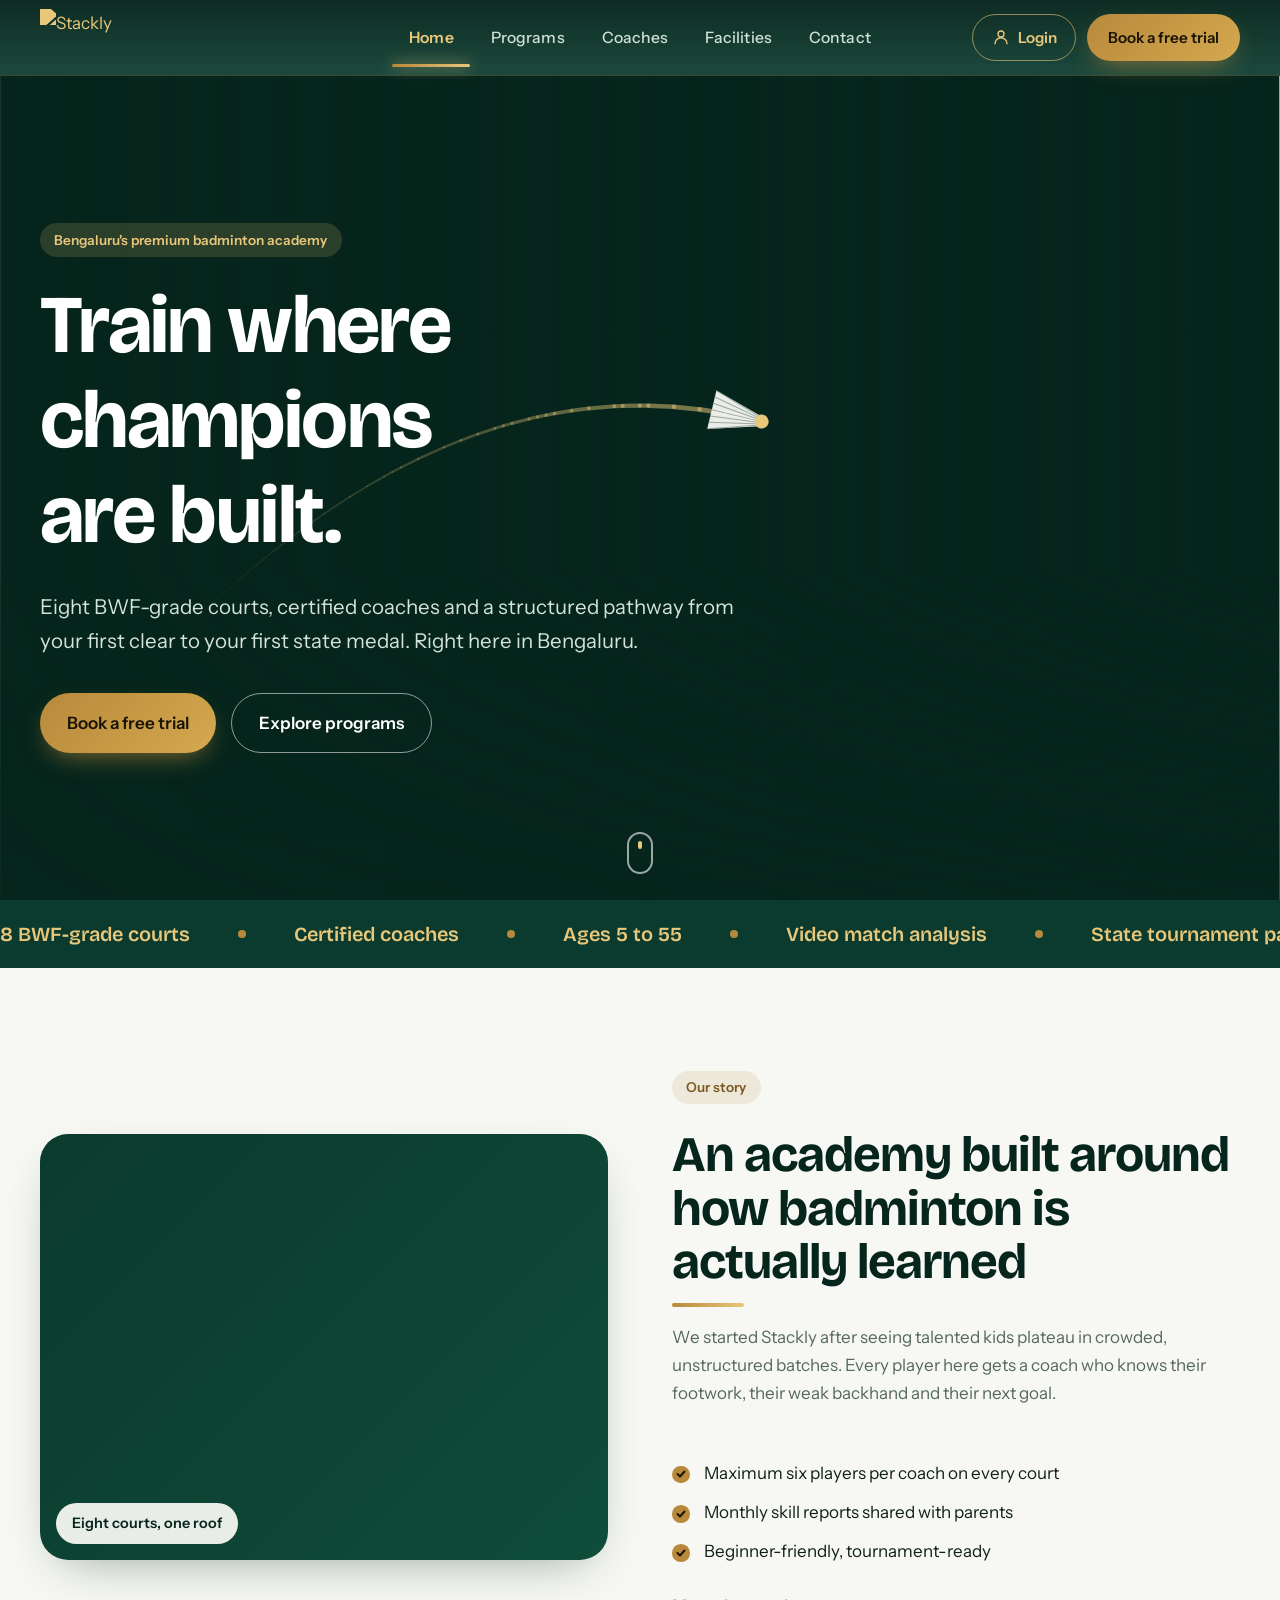
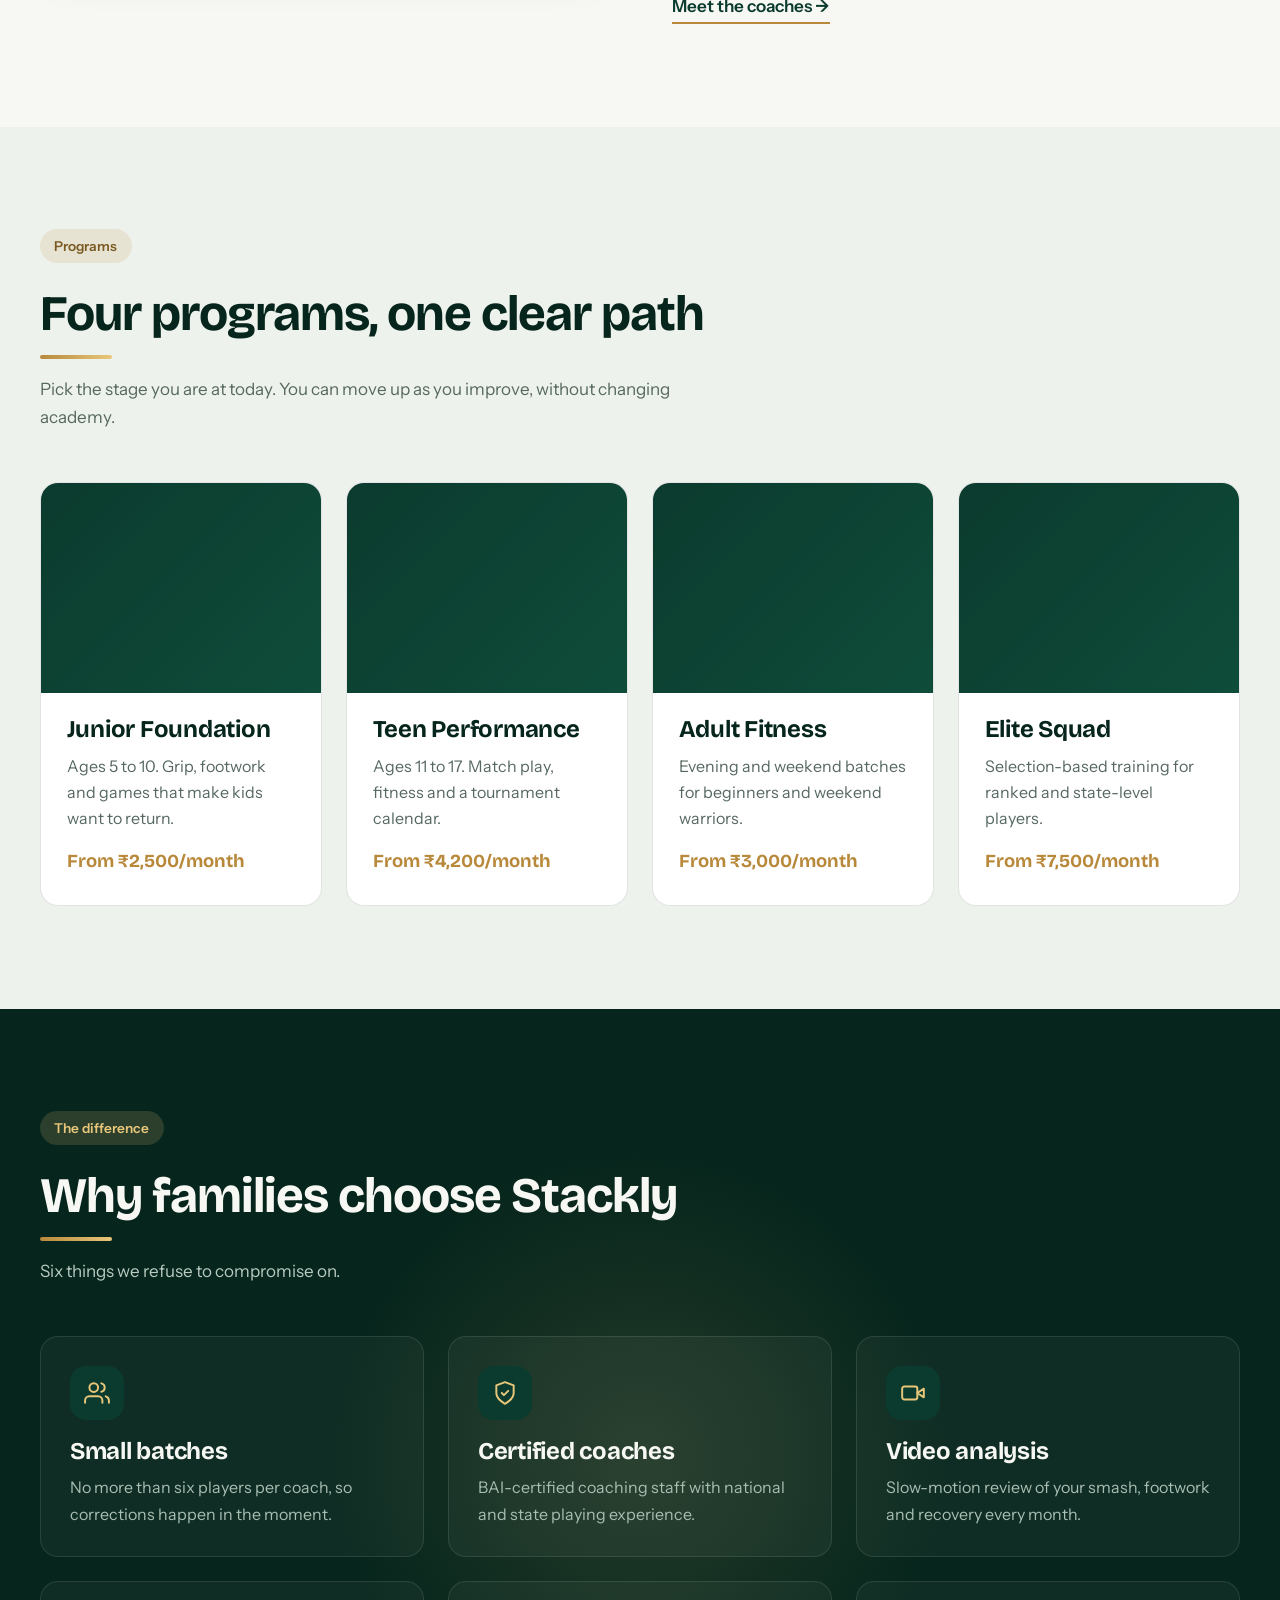
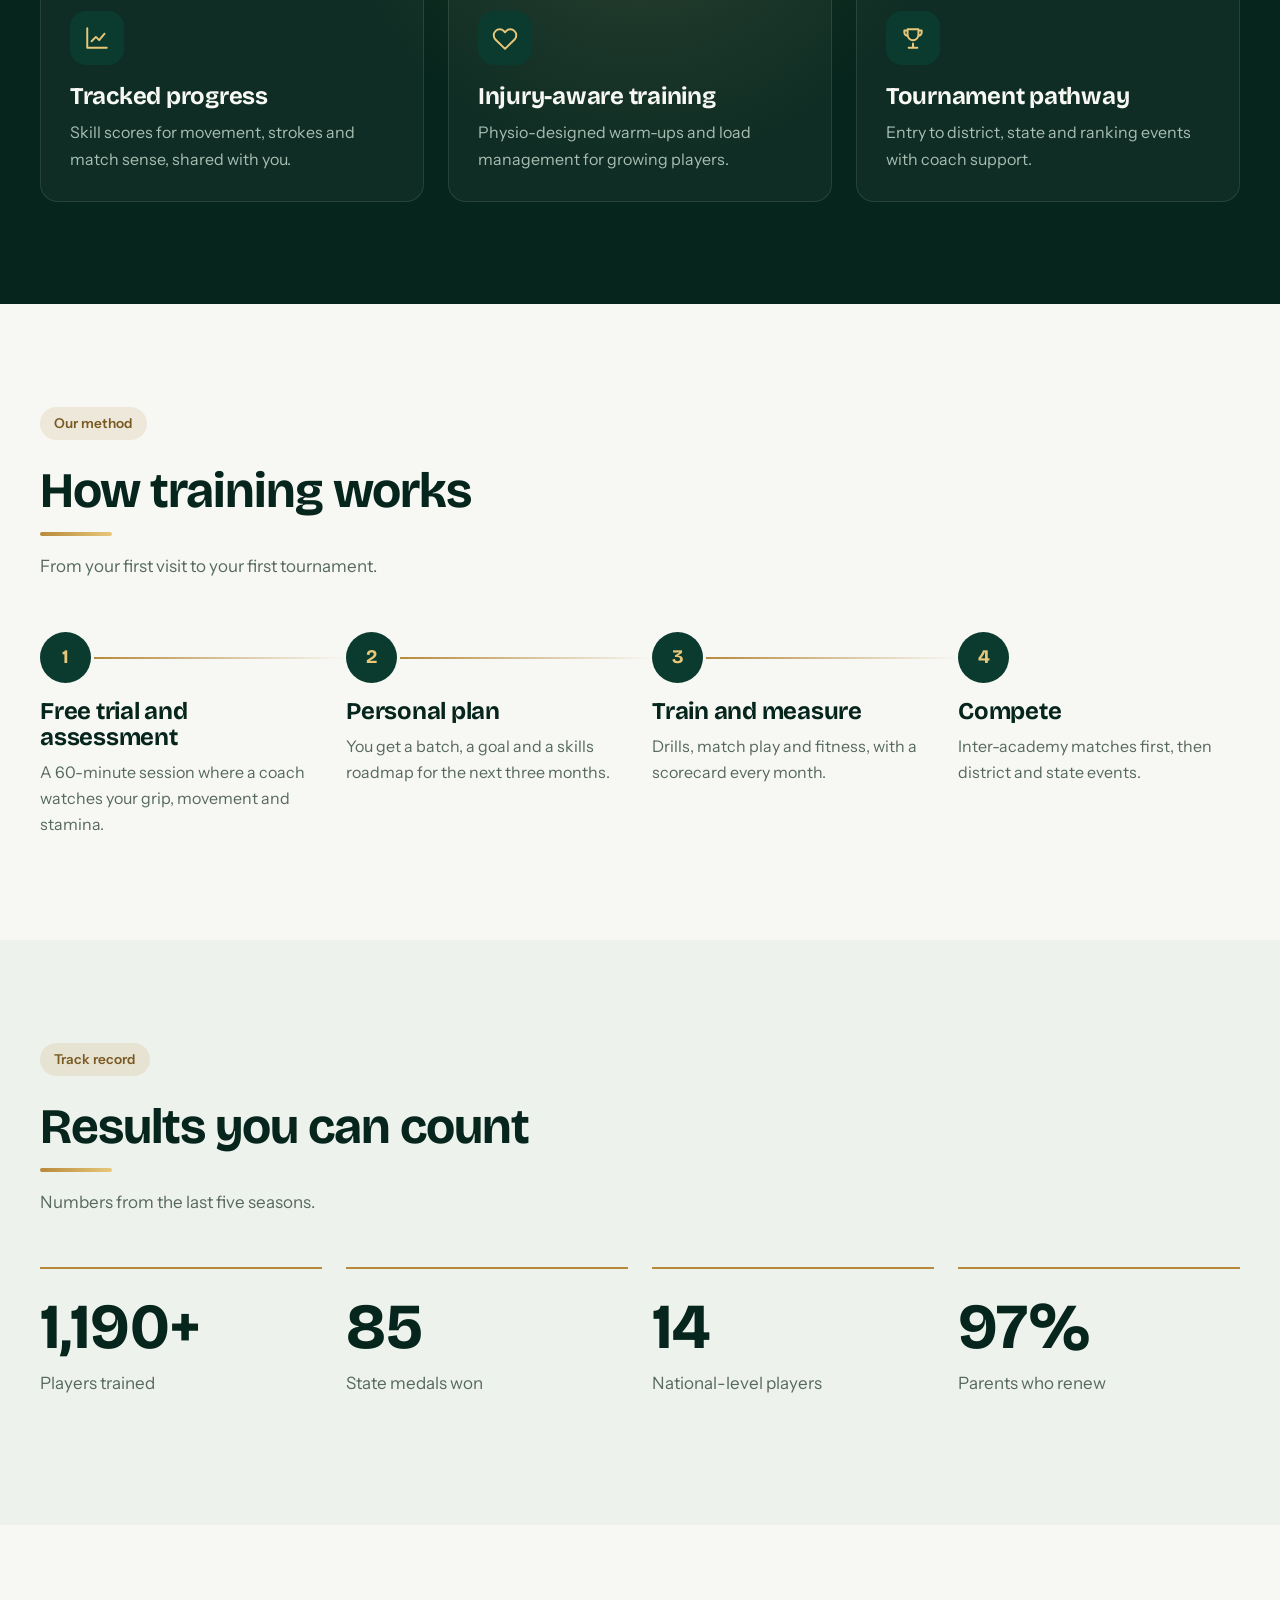
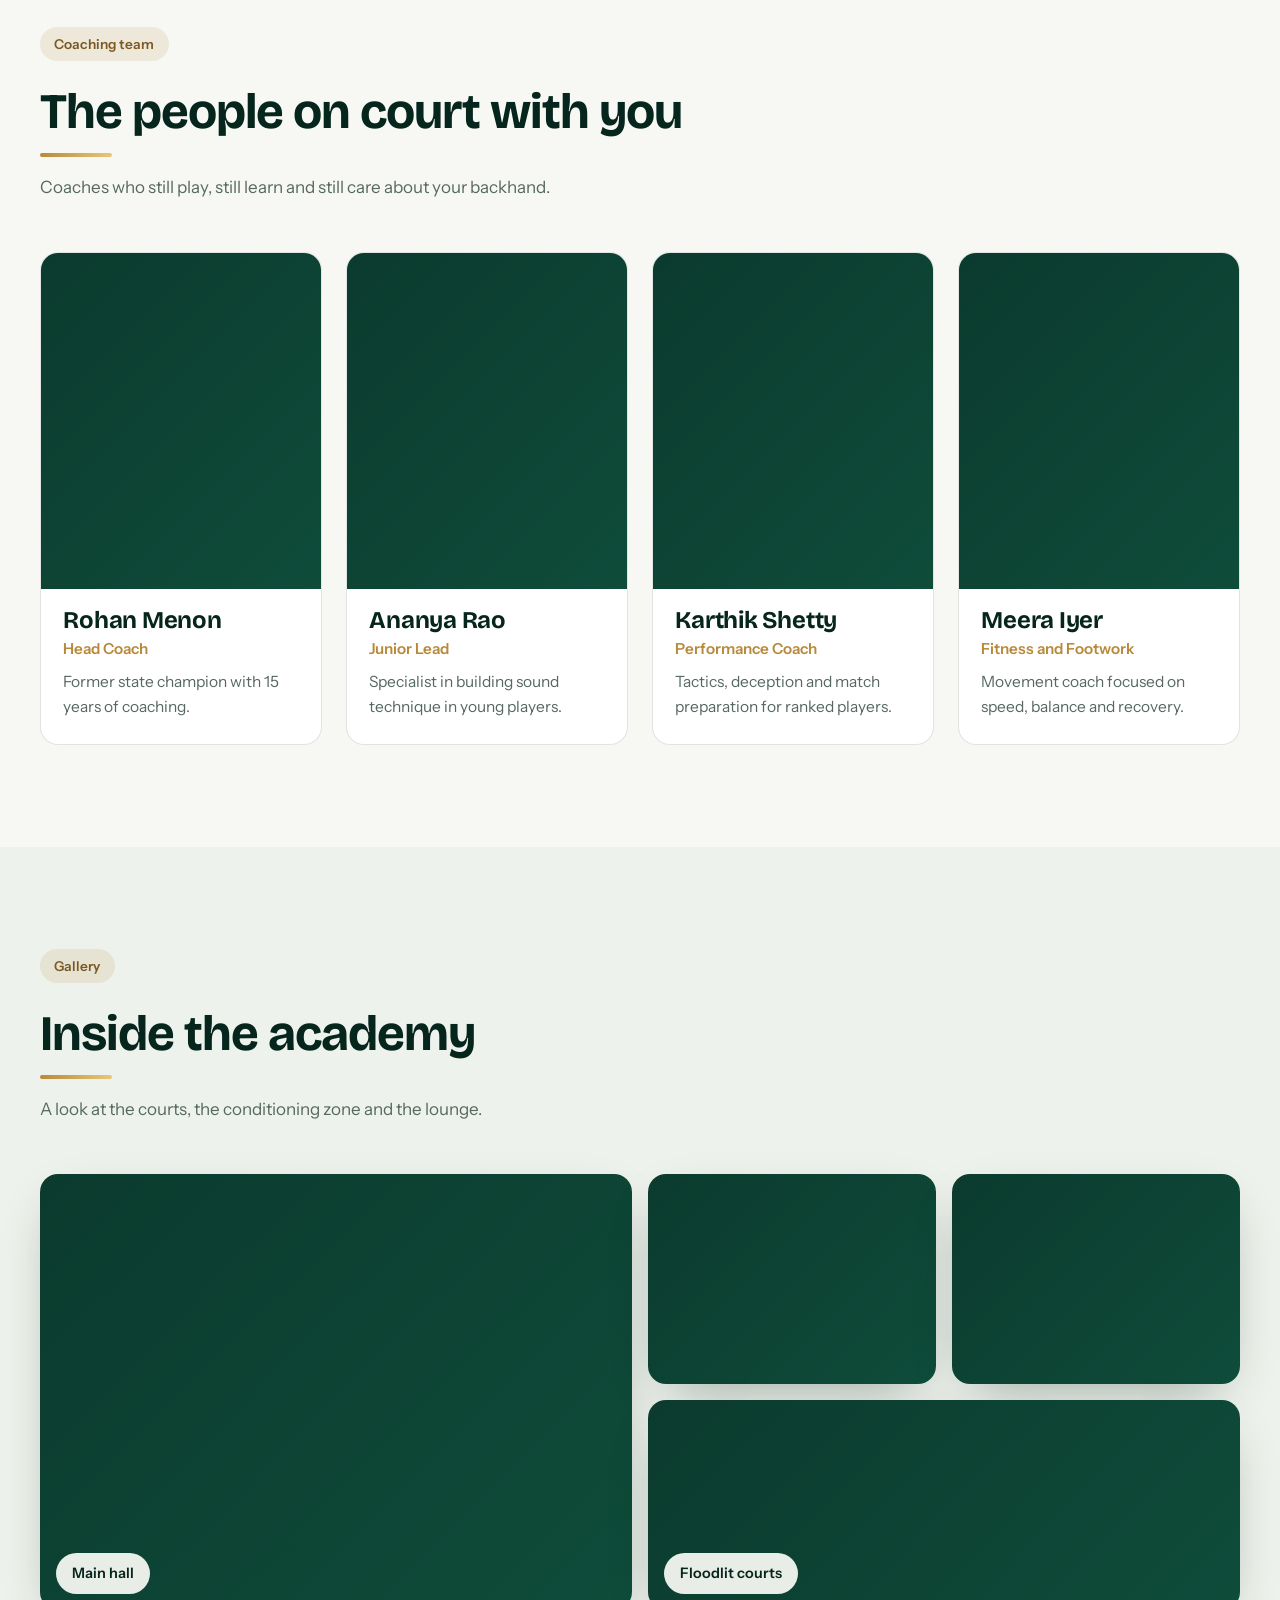
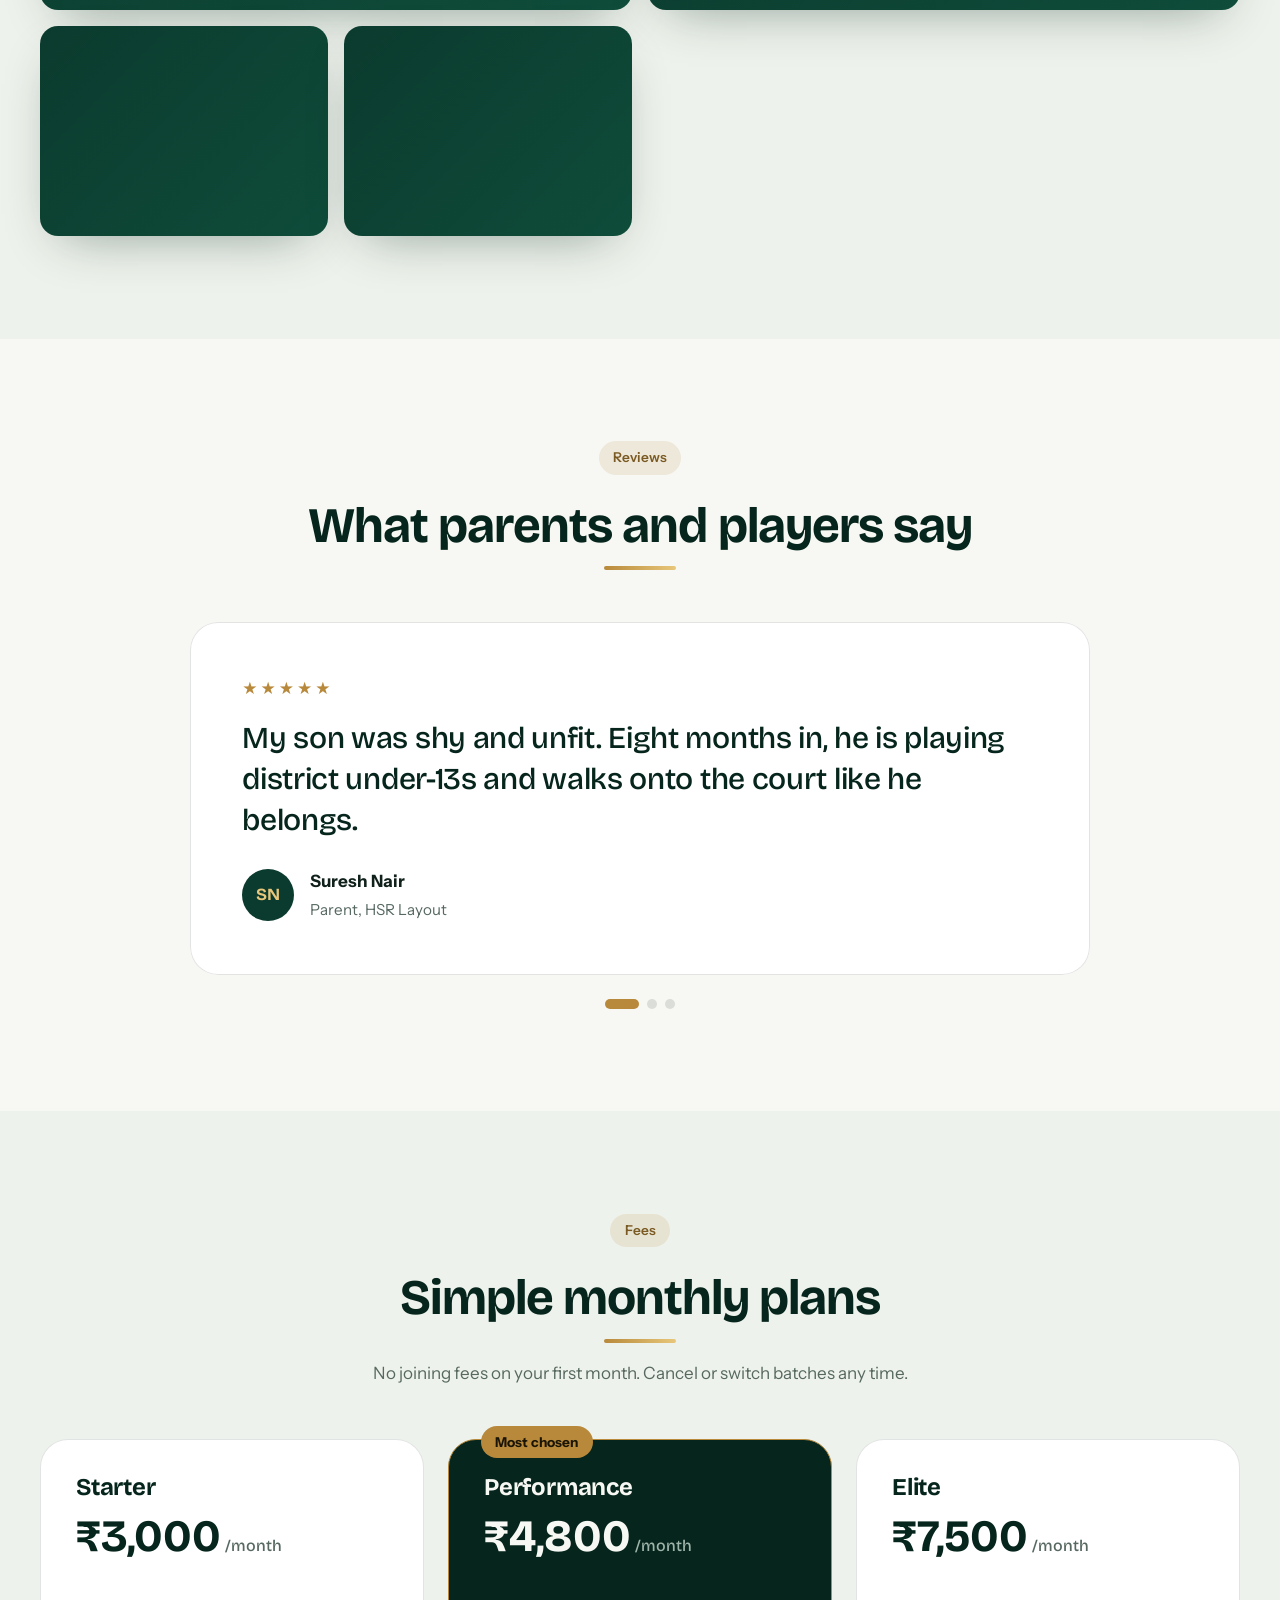
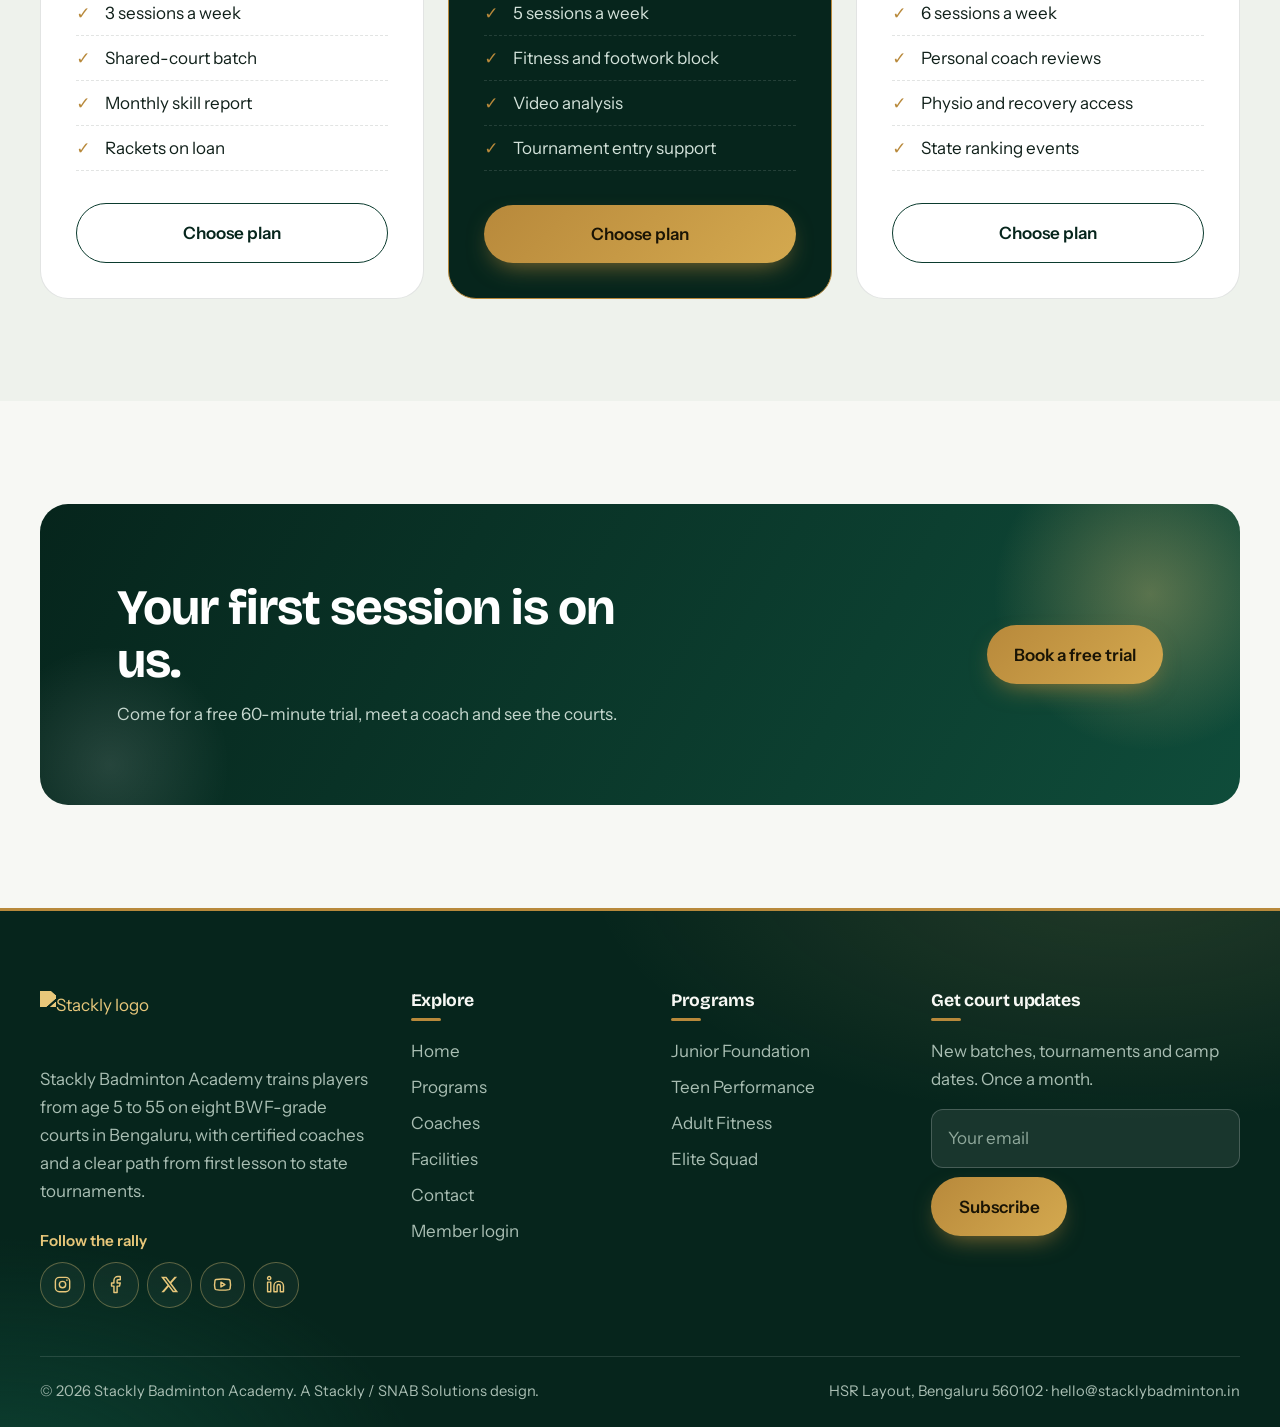
==== index.html @ 0bfd64b9 "initial commit" ====
<!DOCTYPE html>
<html lang="en-IN">
  <head>
    <meta charset="UTF-8">
    <meta name="viewport" content="width=device-width,initial-scale=1,viewport-fit=cover">
    <title>Home | Stackly Badminton Academy, Bengaluru</title>
    <meta name="description" content="Premium badminton coaching in Bengaluru for ages 5 to 55 with certified coaches and eight BWF-grade courts.">
    <meta name="theme-color" content="#06251C">
    <meta property="og:type" content="website">
    <meta property="og:site_name" content="Stackly Badminton Academy">
    <meta property="og:title" content="Home | Stackly Badminton Academy, Bengaluru">
    <meta property="og:description" content="Premium badminton coaching in Bengaluru for ages 5 to 55 with certified coaches and eight BWF-grade courts.">
    <meta property="og:locale" content="en_IN">
    <meta property="og:image" content="https://wsrv.nl/?url=images.unsplash.com/photo-1626224583764-f87db24ac4ea%3Fauto%3Dformat%26w%3D1200&w=1200&output=webp&q=60&fit=cover">
    <link rel="icon" href="data:image/svg+xml,%3Csvg xmlns='http://www.w3.org/2000/svg' viewBox='0 0 32 32'%3E%3Crect width='32' height='32' rx='8' fill='%2306251C'/%3E%3Cpath d='M16 6l5 13h-10z' fill='%23F7F8F4'/%3E%3Ccircle cx='16' cy='23' r='3.2' fill='%23E8C77A'/%3E%3C/svg%3E">
    <link rel="preload" as="image" href="https://wsrv.nl/?url=images.unsplash.com/photo-1626224583764-f87db24ac4ea%3Fauto%3Dformat%26w%3D1400&w=1400&output=webp&q=55&fit=cover" imagesrcset="https://wsrv.nl/?url=images.unsplash.com/photo-1626224583764-f87db24ac4ea%3Fauto%3Dformat%26w%3D800&w=800&output=webp&q=55&fit=cover 800w, https://wsrv.nl/?url=images.unsplash.com/photo-1626224583764-f87db24ac4ea%3Fauto%3Dformat%26w%3D1400&w=1400&output=webp&q=55&fit=cover 1400w" imagesizes="100vw" fetchpriority="high">
    <link rel="preconnect" href="https://fonts.googleapis.com">
    <link rel="preconnect" href="https://fonts.gstatic.com" crossorigin>
    <link href="https://fonts.googleapis.com/css2?family=Bricolage+Grotesque:opsz,wght@12..96,500;12..96,700;12..96,800&family=Instrument+Sans:wght@400;500;600&display=swap" rel="stylesheet">
    <link rel="stylesheet" href="style.css">
    <script>
      document.documentElement.classList.add("js")
    </script>
    <script type="application/ld+json">
      {
        "@context": "https://schema.org",
        "@type": "SportsActivityLocation",
        "name": "Stackly Badminton Academy",
        "description": "Badminton coaching for ages 5 to 55 with certified coaches and eight BWF-grade courts.",
        "image": "https://wsrv.nl/?url=images.unsplash.com/photo-1626224583764-f87db24ac4ea%3Fauto%3Dformat%26w%3D1200&w=1200&output=webp&q=60&fit=cover",
        "telephone": "+91 98450 12345",
        "email": "hello@stacklybadminton.in",
        "priceRange": "₹₹",
        "address": {
          "@type": "PostalAddress",
          "streetAddress": "27th Main, Sector 1, HSR Layout",
          "addressLocality": "Bengaluru",
          "addressRegion": "Karnataka",
          "postalCode": "560102",
          "addressCountry": "IN"
        },
        "openingHoursSpecification": [
          {
            "@type": "OpeningHoursSpecification",
            "dayOfWeek": [
              "Monday",
              "Tuesday",
              "Wednesday",
              "Thursday",
              "Friday"
            ],
            "opens": "05:30",
            "closes": "22:00"
          },
          {
            "@type": "OpeningHoursSpecification",
            "dayOfWeek": "Saturday",
            "opens": "05:30",
            "closes": "21:00"
          },
          {
            "@type": "OpeningHoursSpecification",
            "dayOfWeek": "Sunday",
            "opens": "06:00",
            "closes": "20:00"
          }
        ]
      }
    </script>
  </head>
  <body>
    <svg width="0" height="0" style="position:absolute" aria-hidden="true" focusable="false"><defs><filter id="tint-gold" color-interpolation-filters="sRGB"><feColorMatrix type="matrix" values="0 0 0 0 0.91  0 0 0 0 0.78  0 0 0 0 0.48  0 0 0 1 0"/></filter></defs></svg>
<a class="skip" href="#main">Skip to content</a>
    <div id="bar" aria-hidden="true"></div>
    <header class="hd">
      <div class="wrap">
        <a class="logo" href="index.html" aria-label="Stackly Badminton Academy home"><img src="https://wsrv.nl/?url=https://snabsolutions.in/wp-content/uploads/2026/02/stackly-snab-solutions.png&w=280&output=webp&q=85&fit=cover" alt="Stackly" width="140" height="40"></a>
        <nav class="nav" aria-label="Main"><span class="nav-i" aria-hidden="true"></span><a href="index.html" class="cur" aria-current="page">Home</a><a href="programs.html">Programs</a><a href="coaches.html">Coaches</a><a href="facilities.html">Facilities</a><a href="contact.html">Contact</a></nav>
        <div class="hd-r">
          <a class="btn btn-login" href="login.html"><svg viewBox="0 0 24 24" aria-hidden="true" fill="none" stroke="currentColor" stroke-width="1.8" stroke-linecap="round" stroke-linejoin="round"><circle cx="12" cy="8" r="4"/><path d="M4 21a8 8 0 0 1 16 0"/></svg><span>Login</span></a>
          <a class="btn btn-g" href="contact.html#trial">Book a free trial</a>
        </div>
        <a class="hd-m" href="login.html" aria-label="Login"><svg viewBox="0 0 24 24" aria-hidden="true" fill="none" stroke="currentColor" stroke-width="1.8" stroke-linecap="round" stroke-linejoin="round"><circle cx="12" cy="8" r="4"/><path d="M4 21a8 8 0 0 1 16 0"/></svg></a>
        <button class="burger" type="button" aria-label="Open menu" aria-expanded="false" aria-controls="menu"><span></span><span></span><span></span></button>
      </div>
    </header>
    <nav class="ov" id="menu" aria-label="Mobile" aria-hidden="true">
      <a href="index.html" class="l cur" aria-current="page" style="--i:0" data-n="01">Home</a><a href="programs.html" class="l" style="--i:1" data-n="02">Programs</a><a href="coaches.html" class="l" style="--i:2" data-n="03">Coaches</a><a href="facilities.html" class="l" style="--i:3" data-n="04">Facilities</a><a href="contact.html" class="l" style="--i:4" data-n="05">Contact</a>
      <div class="ov-btns" style="--i:5"><a class="btn btn-login" href="login.html"><svg viewBox="0 0 24 24" aria-hidden="true" fill="none" stroke="currentColor" stroke-width="1.8" stroke-linecap="round" stroke-linejoin="round"><circle cx="12" cy="8" r="4"/><path d="M4 21a8 8 0 0 1 16 0"/></svg><span>Login</span></a><a class="btn btn-g" href="contact.html#trial">Book a free trial</a></div>
      <div class="ov-foot" style="--i:6"><div class="soc"><a data-n="ig" href="https://www.instagram.com/" target="_blank" rel="noopener noreferrer" aria-label="Instagram"><svg viewBox="0 0 24 24" aria-hidden="true" fill="none" stroke="currentColor" stroke-width="1.8" stroke-linecap="round" stroke-linejoin="round"><rect x="3" y="3" width="18" height="18" rx="5"/><circle cx="12" cy="12" r="4"/><circle cx="17.5" cy="6.5" r="1" fill="currentColor" stroke="none"/></svg></a><a data-n="fb" href="https://www.facebook.com/" target="_blank" rel="noopener noreferrer" aria-label="Facebook"><svg viewBox="0 0 24 24" aria-hidden="true" fill="none" stroke="currentColor" stroke-width="1.8" stroke-linecap="round" stroke-linejoin="round"><path d="M18 2h-3a5 5 0 0 0-5 5v3H7v4h3v8h4v-8h3l1-4h-4V7a1 1 0 0 1 1-1h3z"/></svg></a><a data-n="x" href="https://x.com/" target="_blank" rel="noopener noreferrer" aria-label="X (Twitter)"><svg viewBox="0 0 24 24" aria-hidden="true" fill="none" stroke="currentColor" stroke-width="1.8" stroke-linecap="round" stroke-linejoin="round"><path fill="currentColor" stroke="none" d="M18.244 2.25h3.308l-7.227 8.26 8.502 11.24H16.17l-5.214-6.817L4.99 21.75H1.68l7.73-8.835L1.254 2.25H8.08l4.713 6.231zm-1.161 17.52h1.833L7.084 4.126H5.117z"/></svg></a><a data-n="yt" href="https://www.youtube.com/" target="_blank" rel="noopener noreferrer" aria-label="YouTube"><svg viewBox="0 0 24 24" aria-hidden="true" fill="none" stroke="currentColor" stroke-width="1.8" stroke-linecap="round" stroke-linejoin="round"><path d="M2.5 17a24.12 24.12 0 0 1 0-10 2 2 0 0 1 1.4-1.4 49.56 49.56 0 0 1 16.2 0A2 2 0 0 1 21.5 7a24.12 24.12 0 0 1 0 10 2 2 0 0 1-1.4 1.4 49.55 49.55 0 0 1-16.2 0A2 2 0 0 1 2.5 17"/><path d="m10 15 5-3-5-3z"/></svg></a><a data-n="in" href="https://www.linkedin.com/" target="_blank" rel="noopener noreferrer" aria-label="LinkedIn"><svg viewBox="0 0 24 24" aria-hidden="true" fill="none" stroke="currentColor" stroke-width="1.8" stroke-linecap="round" stroke-linejoin="round"><path d="M16 8a6 6 0 0 1 6 6v7h-4v-7a2 2 0 0 0-2-2 2 2 0 0 0-2 2v7h-4v-7a6 6 0 0 1 6-6z"/><rect x="2" y="9" width="4" height="12"/><circle cx="4" cy="4" r="2"/></svg></a><a data-n="wa" href="https://wa.me/919845012345" target="_blank" rel="noopener noreferrer" aria-label="WhatsApp"><svg viewBox="0 0 24 24" aria-hidden="true" fill="none" stroke="currentColor" stroke-width="1.8" stroke-linecap="round" stroke-linejoin="round"><path d="M21 12a8 8 0 0 1-11.7 7L3 21l2-5.5A8 8 0 1 1 21 12z"/><path d="M9 9.2c.3 2.6 2.4 4.9 5.2 5.6l1.3-1.3-1.9-1-.9.8c-.8-.4-1.6-1.2-2-2l.8-.9-1-1.9z" fill="currentColor" stroke="none"/></svg></a></div><p class="meta">HSR Layout, Bengaluru</p></div>
    </nav>
    <main id="main">
      <section class="hero" id="top">
        <img class="hero-bg" src="https://wsrv.nl/?url=images.unsplash.com/photo-1626224583764-f87db24ac4ea%3Fauto%3Dformat%26w%3D1400&w=1400&output=webp&q=55&fit=cover" srcset="https://wsrv.nl/?url=images.unsplash.com/photo-1626224583764-f87db24ac4ea%3Fauto%3Dformat%26w%3D800&w=800&output=webp&q=55&fit=cover 800w, https://wsrv.nl/?url=images.unsplash.com/photo-1626224583764-f87db24ac4ea%3Fauto%3Dformat%26w%3D1400&w=1400&output=webp&q=55&fit=cover 1400w" sizes="100vw" alt="" width="1600" height="900" fetchpriority="high">
        <canvas aria-hidden="true"></canvas>
        <div class="wrap">
          <span class="chip fade-in" style="--d:.1s">Bengaluru's premium badminton academy</span>
          <h1>
            <span class="ln"><span style="--i:0">Train where</span></span>
            <span class="ln"><span style="--i:1">champions</span></span>
            <span class="ln"><span style="--i:2">are built.</span></span>
          </h1>
          <p class="lead fade-in" style="--d:.85s">Eight BWF-grade courts, certified coaches and a structured pathway from your first clear to your first state medal. Right here in Bengaluru.</p>
          <div class="cta fade-in" style="--d:1.05s">
            <a class="btn btn-g" href="contact.html#trial">Book a free trial</a>
            <a class="btn btn-o" href="programs.html">Explore programs</a>
          </div>
        </div>
        <span class="scroll-cue" aria-hidden="true"></span>
      </section>
      <section class="mq" aria-label="Highlights">
        <div>
          <span>8 BWF-grade courts</span>
          <span>Certified coaches</span>
          <span>Ages 5 to 55</span>
          <span>Video match analysis</span>
          <span>State tournament pathway</span>
          <span>Wooden-spring flooring</span>
          <span>Free trial session</span>
          <span>8 BWF-grade courts</span>
          <span>Certified coaches</span>
          <span>Ages 5 to 55</span>
          <span>Video match analysis</span>
          <span>State tournament pathway</span>
          <span>Wooden-spring flooring</span>
          <span>Free trial session</span>
        </div>
      </section>
      <section class="s">
        <div class="wrap g2">
          <div class="img ar43" data-a="l">
            <img src="https://wsrv.nl/?url=images.unsplash.com/photo-1770085057829-97e7a45e1916%3Fauto%3Dformat%26w%3D900&w=900&output=webp&q=70&fit=cover" alt="Stackly badminton hall with eight courts" width="800" height="600" loading="lazy">
            <span class=tag>Eight courts, one roof</span>
          </div>
          <div data-a="r">
            <div class="sh" data-a="up">
              <span class="chip">Our story</span>
              <h2>An academy built around how badminton is actually learned</h2>
              <p>We started Stackly after seeing talented kids plateau in crowded, unstructured batches. Every player here gets a coach who knows their footwork, their weak backhand and their next goal.</p>
            </div>
            <ul class="ticks">
              <li>Maximum six players per coach on every court</li>
              <li>Monthly skill reports shared with parents</li>
              <li>Beginner-friendly, tournament-ready</li>
            </ul>
            <a class="more" href="coaches.html">Meet the coaches →</a>
          </div>
        </div>
      </section>
      <section class="s alt">
        <div class="wrap">
          <div class="sh" data-a="up">
            <span class="chip">Programs</span>
            <h2>Four programs, one clear path</h2>
            <p>Pick the stage you are at today. You can move up as you improve, without changing academy.</p>
          </div>
          <div class="g4">
            <article class="card pc" data-a="up">
              <div class="img"><img src="https://wsrv.nl/?url=images.unsplash.com/photo-1723980856085-8f8e725329a7%3Fauto%3Dformat%26w%3D900&w=900&output=webp&q=70&fit=cover" alt="Junior player with racket" width="800" height="600" loading="lazy"></div>
              <div class="b">
                <h3>Junior Foundation</h3>
                <p>Ages 5 to 10. Grip, footwork and games that make kids want to return.</p>
                <div class="pr">From ₹2,500/month</div>
              </div>
            </article>
            <article class="card pc" data-a="up" style="--d:.1s">
              <div class="img"><img src="https://wsrv.nl/?url=images.unsplash.com/photo-1723074832950-9fb031b0f4ec%3Fauto%3Dformat%26w%3D900&w=900&output=webp&q=70&fit=cover" alt="Court under floodlights" width="800" height="600" loading="lazy"></div>
              <div class="b">
                <h3>Teen Performance</h3>
                <p>Ages 11 to 17. Match play, fitness and a tournament calendar.</p>
                <div class="pr">From ₹4,200/month</div>
              </div>
            </article>
            <article class="card pc" data-a="up" style="--d:.2s">
              <div class="img"><img src="https://wsrv.nl/?url=images.unsplash.com/photo-1536922246289-88c42f957773%3Fauto%3Dformat%26w%3D900&w=900&output=webp&q=70&fit=cover" alt="Conditioning zone" width="800" height="600" loading="lazy"></div>
              <div class="b">
                <h3>Adult Fitness</h3>
                <p>Evening and weekend batches for beginners and weekend warriors.</p>
                <div class="pr">From ₹3,000/month</div>
              </div>
            </article>
            <article class="card pc" data-a="up" style="--d:.3s">
              <div class="img"><img src="https://wsrv.nl/?url=images.unsplash.com/photo-1757365225211-1515ecc8a109%3Fauto%3Dformat%26w%3D900&w=900&output=webp&q=70&fit=cover" alt="Trophy" width="800" height="600" loading="lazy"></div>
              <div class="b">
                <h3>Elite Squad</h3>
                <p>Selection-based training for ranked and state-level players.</p>
                <div class="pr">From ₹7,500/month</div>
              </div>
            </article>
          </div>
        </div>
      </section>
      <section class="s dark">
        <div class="wrap">
          <div class="sh" data-a="up">
            <span class="chip">The difference</span>
            <h2>Why families choose Stackly</h2>
            <p>Six things we refuse to compromise on.</p>
          </div>
          <div class="g3">
            <article class="card" data-a="up" style="--d:0s">
              <div class="ico"><svg viewBox="0 0 24 24" aria-hidden="true"><path d="M17 21v-2a4 4 0 0 0-4-4H5a4 4 0 0 0-4 4v2M9 11a4 4 0 1 0 0-8 4 4 0 0 0 0 8zM23 21v-2a4 4 0 0 0-3-3.9M16 3.1a4 4 0 0 1 0 7.8"/></path></svg></div>
              <h3>Small batches</h3>
              <p>No more than six players per coach, so corrections happen in the moment.</p>
            </article>
            <article class="card" data-a="up" style="--d:0.1s">
              <div class="ico"><svg viewBox="0 0 24 24" aria-hidden="true"><path d="M12 22s8-4 8-10V5l-8-3-8 3v7c0 6 8 10 8 10z"/></path><path d="M9 12l2 2 4-4"/></path></svg></div>
              <h3>Certified coaches</h3>
              <p>BAI-certified coaching staff with national and state playing experience.</p>
            </article>
            <article class="card" data-a="up" style="--d:0.2s">
              <div class="ico"><svg viewBox="0 0 24 24" aria-hidden="true"><rect x="2" y="6" width="14" height="12" rx="2"/></rect><path d="M22 8l-6 4 6 4V8z"/></path></svg></div>
              <h3>Video analysis</h3>
              <p>Slow-motion review of your smash, footwork and recovery every month.</p>
            </article>
            <article class="card" data-a="up" style="--d:0.3s">
              <div class="ico"><svg viewBox="0 0 24 24" aria-hidden="true"><path d="M3 3v18h18M7 15l4-4 3 3 5-6"/></path></svg></div>
              <h3>Tracked progress</h3>
              <p>Skill scores for movement, strokes and match sense, shared with you.</p>
            </article>
            <article class="card" data-a="up" style="--d:0.4s">
              <div class="ico"><svg viewBox="0 0 24 24" aria-hidden="true"><path d="M20.8 5.6a5.5 5.5 0 0 0-7.8 0L12 6.7l-1-1.1a5.5 5.5 0 0 0-7.8 7.8L12 22l8.8-8.6a5.5 5.5 0 0 0 0-7.8z"/></path></svg></div>
              <h3>Injury-aware training</h3>
              <p>Physio-designed warm-ups and load management for growing players.</p>
            </article>
            <article class="card" data-a="up" style="--d:0.5s">
              <div class="ico"><svg viewBox="0 0 24 24" aria-hidden="true"><path d="M8 21h8M12 17v4M7 4h10v5a5 5 0 0 1-10 0V4zM17 5h3v2a3 3 0 0 1-3 3M7 5H4v2a3 3 0 0 0 3 3"/></path></svg></div>
              <h3>Tournament pathway</h3>
              <p>Entry to district, state and ranking events with coach support.</p>
            </article>
          </div>
        </div>
      </section>
      <section class="s">
        <div class="wrap">
          <div class="sh" data-a="up">
            <span class="chip">Our method</span>
            <h2>How training works</h2>
            <p>From your first visit to your first tournament.</p>
          </div>
          <div class="steps">
            <div class="step" data-a="up" style="--d:0s">
              <h3>Free trial and assessment</h3>
              <p>A 60-minute session where a coach watches your grip, movement and stamina.</p>
            </div>
            <div class="step" data-a="up" style="--d:0.1s">
              <h3>Personal plan</h3>
              <p>You get a batch, a goal and a skills roadmap for the next three months.</p>
            </div>
            <div class="step" data-a="up" style="--d:0.2s">
              <h3>Train and measure</h3>
              <p>Drills, match play and fitness, with a scorecard every month.</p>
            </div>
            <div class="step" data-a="up" style="--d:0.3s">
              <h3>Compete</h3>
              <p>Inter-academy matches first, then district and state events.</p>
            </div>
          </div>
        </div>
      </section>
      <section class="s alt">
        <div class="wrap">
          <div class="sh" data-a="up">
            <span class="chip">Track record</span>
            <h2>Results you can count</h2>
            <p>Numbers from the last five seasons.</p>
          </div>
          <div class="stats">
            <div class="stat" data-a="up"><b data-to="1200" data-s="+">0</b><span>Players trained</span></div>
            <div class="stat" data-a="up"><b data-to="86" data-s="">0</b><span>State medals won</span></div>
            <div class="stat" data-a="up"><b data-to="14" data-s="">0</b><span>National-level players</span></div>
            <div class="stat" data-a="up"><b data-to="98" data-s="%">0</b><span>Parents who renew</span></div>
          </div>
        </div>
      </section>
      <section class="s">
        <div class="wrap">
          <div class="sh" data-a="up">
            <span class="chip">Coaching team</span>
            <h2>The people on court with you</h2>
            <p>Coaches who still play, still learn and still care about your backhand.</p>
          </div>
          <div class="g4">
            <article class="coach" data-a="up" style="--d:0s">
              <div class="ph"><img src="https://wsrv.nl/?url=images.unsplash.com/photo-1585757318177-0570a997dc3a%3Fauto%3Dformat%26w%3D600&w=600&output=webp&q=70&fit=cover" alt="Coach Rohan Menon" width="600" height="720" loading="lazy"></div>
              <div class="b">
                <h3>Rohan Menon</h3>
                <span>Head Coach</span>
                <p>Former state champion with 15 years of coaching.</p>
              </div>
            </article>
            <article class="coach" data-a="up" style="--d:0.1s">
              <div class="ph"><img src="https://wsrv.nl/?url=images.unsplash.com/photo-1696960456960-d28ade09ef0e%3Fauto%3Dformat%26w%3D600&w=600&output=webp&q=70&fit=cover" alt="Coach Ananya Rao" width="600" height="720" loading="lazy"></div>
              <div class="b">
                <h3>Ananya Rao</h3>
                <span>Junior Lead</span>
                <p>Specialist in building sound technique in young players.</p>
              </div>
            </article>
            <article class="coach" data-a="up" style="--d:0.2s">
              <div class="ph"><img src="https://wsrv.nl/?url=images.unsplash.com/photo-1665822814047-6ef8249da90e%3Fauto%3Dformat%26w%3D600&w=600&output=webp&q=70&fit=cover" alt="Coach Karthik Shetty" width="600" height="720" loading="lazy"></div>
              <div class="b">
                <h3>Karthik Shetty</h3>
                <span>Performance Coach</span>
                <p>Tactics, deception and match preparation for ranked players.</p>
              </div>
            </article>
            <article class="coach" data-a="up" style="--d:0.3s">
              <div class="ph"><img src="https://wsrv.nl/?url=images.unsplash.com/photo-1571019614242-c5c5dee9f50b%3Fauto%3Dformat%26w%3D600&w=600&output=webp&q=70&fit=cover" alt="Coach Meera Iyer" width="600" height="720" loading="lazy"></div>
              <div class="b">
                <h3>Meera Iyer</h3>
                <span>Fitness and Footwork</span>
                <p>Movement coach focused on speed, balance and recovery.</p>
              </div>
            </article>
          </div>
        </div>
      </section>
      <section class="s alt">
        <div class="wrap">
          <div class="sh" data-a="up">
            <span class="chip">Gallery</span>
            <h2>Inside the academy</h2>
            <p>A look at the courts, the conditioning zone and the lounge.</p>
          </div>
          <div class="gal">
            <div class="img w2 h2" data-a="z">
              <img src="https://wsrv.nl/?url=images.unsplash.com/photo-1770085057829-97e7a45e1916%3Fauto%3Dformat%26w%3D900&w=900&output=webp&q=70&fit=cover" alt="Main hall" width="800" height="600" loading="lazy">
              <span class="tag">Main hall</span>
            </div>
            <div class="img" data-a="z"><img src="https://wsrv.nl/?url=images.unsplash.com/photo-1626721105368-a69248e93b32%3Fauto%3Dformat%26w%3D900&w=900&output=webp&q=70&fit=cover" alt="Shuttlecock" width="800" height="600" loading="lazy"></div>
            <div class="img" data-a="z"><img src="https://wsrv.nl/?url=images.unsplash.com/photo-1536922246289-88c42f957773%3Fauto%3Dformat%26w%3D900&w=900&output=webp&q=70&fit=cover" alt="Conditioning zone" width="800" height="600" loading="lazy"></div>
            <div class="img w2" data-a="z">
              <img src="https://wsrv.nl/?url=images.unsplash.com/photo-1723074832950-9fb031b0f4ec%3Fauto%3Dformat%26w%3D900&w=900&output=webp&q=70&fit=cover" alt="Floodlit court" width="800" height="600" loading="lazy">
              <span class="tag">Floodlit courts</span>
            </div>
            <div class="img" data-a="z"><img src="https://wsrv.nl/?url=images.unsplash.com/photo-1771909720886-a90afd1b37f5%3Fauto%3Dformat%26w%3D900&w=900&output=webp&q=70&fit=cover" alt="Player lounge" width="800" height="600" loading="lazy"></div>
            <div class="img" data-a="z"><img src="https://wsrv.nl/?url=images.unsplash.com/photo-1540206276207-3af25c08abc4%3Fauto%3Dformat%26w%3D900&w=900&output=webp&q=70&fit=cover" alt="Physio room" width="800" height="600" loading="lazy"></div>
          </div>
        </div>
      </section>
      <section class="s">
        <div class="wrap">
          <div class="sh center" data-a="up">
            <span class="chip">Reviews</span>
            <h2>What parents and players say</h2>
          </div>
          <div class="narrow" data-a="up">
            <div class="sl" data-slider role="region" aria-roledescription="carousel" aria-label="Player and parent reviews">
              <div class="tk">
                <div class="sd" role="group" aria-roledescription="slide">
                  <div class="stars" role="img" aria-label="5 out of 5 stars">★★★★★</div>
                  <blockquote>My son was shy and unfit. Eight months in, he is playing district under-13s and walks onto the court like he belongs.</blockquote>
                  <div class="who">
                    <div class="av" aria-hidden="true">SN</div>
                    <div><b>Suresh Nair</b><span>Parent, HSR Layout</span></div>
                  </div>
                </div>
                <div class="sd" role="group" aria-roledescription="slide">
                  <div class="stars" role="img" aria-label="5 out of 5 stars">★★★★★</div>
                  <blockquote>Coach Karthik rebuilt my backhand clear in three weeks. The video review is the thing no other academy offered me.</blockquote>
                  <div class="who">
                    <div class="av" aria-hidden="true">PD</div>
                    <div><b>Priya Desai</b><span>Teen Performance player</span></div>
                  </div>
                </div>
                <div class="sd" role="group" aria-roledescription="slide">
                  <div class="stars" role="img" aria-label="5 out of 5 stars">★★★★★</div>
                  <blockquote>I joined at 38 to lose weight. I now play doubles three times a week and my doctor is pleased.</blockquote>
                  <div class="who">
                    <div class="av" aria-hidden="true">AK</div>
                    <div><b>Arvind Krishnan</b><span>Adult Fitness member</span></div>
                  </div>
                </div>
              </div>
            </div>
            <div class="dots"></div>
          </div>
        </div>
      </section>
      <section class="s alt">
        <div class="wrap">
          <div class="sh center" data-a="up">
            <span class="chip">Fees</span>
            <h2>Simple monthly plans</h2>
            <p>No joining fees on your first month. Cancel or switch batches any time.</p>
          </div>
          <div class="pl">
            <article class="plan" data-a="up">
              <h3>Starter</h3>
              <div class="amt">₹3,000<small> /month</small></div>
              <ul>
                <li>3 sessions a week</li>
                <li>Shared-court batch</li>
                <li>Monthly skill report</li>
                <li>Rackets on loan</li>
              </ul>
              <a class="btn btn-ol" href="contact.html#trial">Choose plan</a>
            </article>
            <article class="plan hot" data-a="up">
              <span class="badge">Most chosen</span>
              <h3>Performance</h3>
              <div class="amt">₹4,800<small> /month</small></div>
              <ul>
                <li>5 sessions a week</li>
                <li>Fitness and footwork block</li>
                <li>Video analysis</li>
                <li>Tournament entry support</li>
              </ul>
              <a class="btn btn-g" href="contact.html#trial">Choose plan</a>
            </article>
            <article class="plan" data-a="up">
              <h3>Elite</h3>
              <div class="amt">₹7,500<small> /month</small></div>
              <ul>
                <li>6 sessions a week</li>
                <li>Personal coach reviews</li>
                <li>Physio and recovery access</li>
                <li>State ranking events</li>
              </ul>
              <a class="btn btn-ol" href="contact.html#trial">Choose plan</a>
            </article>
          </div>
        </div>
      </section>
      <section class="s">
        <div class="wrap">
          <div class="cta-b" data-a="z">
            <div>
              <h2>Your first session is on us.</h2>
              <p>Come for a free 60-minute trial, meet a coach and see the courts.</p>
            </div>
            <a class="btn btn-g" href="contact.html#trial">Book a free trial</a>
          </div>
        </div>
      </section>
    </main>
    <footer class="ft">
      <div class="wrap">
        <div class="fgrid">
          <div>
            <span class="lg"><img src="https://wsrv.nl/?url=https://snabsolutions.in/wp-content/uploads/2026/02/stackly-snab-solutions.png&w=280&output=webp&q=85&fit=cover" alt="Stackly logo" width="140" height="36" loading="lazy"></span>
            <p>Stackly Badminton Academy trains players from age 5 to 55 on eight BWF-grade courts in Bengaluru, with certified coaches and a clear path from first lesson to state tournaments.</p>
            <p class="ft-fol">Follow the rally</p>
              <div class="soc"><a data-n="ig" href="404.html" target="" rel="noopener noreferrer" aria-label="Instagram"><svg viewBox="0 0 24 24" aria-hidden="true" fill="none" stroke="currentColor" stroke-width="1.8" stroke-linecap="round" stroke-linejoin="round"><rect x="3" y="3" width="18" height="18" rx="5"/><circle cx="12" cy="12" r="4"/><circle cx="17.5" cy="6.5" r="1" fill="currentColor" stroke="none"/></svg></a>
              <a data-n="fb" href="404.html" target="" rel="noopener noreferrer" aria-label="Facebook"><svg viewBox="0 0 24 24" aria-hidden="true" fill="none" stroke="currentColor" stroke-width="1.8" stroke-linecap="round" stroke-linejoin="round"><path d="M18 2h-3a5 5 0 0 0-5 5v3H7v4h3v8h4v-8h3l1-4h-4V7a1 1 0 0 1 1-1h3z"/></svg></a>
              <a data-n="x" href="404.html" target="" rel="noopener noreferrer" aria-label="X (Twitter)"><svg viewBox="0 0 24 24" aria-hidden="true" fill="none" stroke="currentColor" stroke-width="1.8" stroke-linecap="round" stroke-linejoin="round"><path fill="currentColor" stroke="none" d="M18.244 2.25h3.308l-7.227 8.26 8.502 11.24H16.17l-5.214-6.817L4.99 21.75H1.68l7.73-8.835L1.254 2.25H8.08l4.713 6.231zm-1.161 17.52h1.833L7.084 4.126H5.117z"/></svg></a>
              <a data-n="yt" href="404.html" target="" rel="noopener noreferrer" aria-label="YouTube"><svg viewBox="0 0 24 24" aria-hidden="true" fill="none" stroke="currentColor" stroke-width="1.8" stroke-linecap="round" stroke-linejoin="round"><path d="M2.5 17a24.12 24.12 0 0 1 0-10 2 2 0 0 1 1.4-1.4 49.56 49.56 0 0 1 16.2 0A2 2 0 0 1 21.5 7a24.12 24.12 0 0 1 0 10 2 2 0 0 1-1.4 1.4 49.55 49.55 0 0 1-16.2 0A2 2 0 0 1 2.5 17"/><path d="m10 15 5-3-5-3z"/></svg></a>
              <a data-n="in" href="404.html" target="" rel="noopener noreferrer" aria-label="LinkedIn"><svg viewBox="0 0 24 24" aria-hidden="true" fill="none" stroke="currentColor" stroke-width="1.8" stroke-linecap="round" stroke-linejoin="round"><path d="M16 8a6 6 0 0 1 6 6v7h-4v-7a2 2 0 0 0-2-2 2 2 0 0 0-2 2v7h-4v-7a6 6 0 0 1 6-6z"/><rect x="2" y="9" width="4" height="12"/><circle cx="4" cy="4" r="2"/></svg></a>
              </div> </div>
          <div>
            <h4>Explore</h4>
            <ul>
              <li><a href="index.html">Home</a></li>
              <li><a href="programs.html">Programs</a></li>
              <li><a href="coaches.html">Coaches</a></li>
              <li><a href="facilities.html">Facilities</a></li>
              <li><a href="contact.html">Contact</a></li>
              <li><a href="login.html">Member login</a></li>
            </ul>
          </div>
          <div>
            <h4>Programs</h4>
            <ul>
              <li><a href="programs.html#tabs">Junior Foundation</a></li>
              <li><a href="programs.html#tabs">Teen Performance</a></li>
              <li><a href="programs.html#tabs">Adult Fitness</a></li>
              <li><a href="programs.html#tabs">Elite Squad</a></li>
            </ul>
          </div>
          <div>
            <h4>Get court updates</h4>
            <p>New batches, tournaments and camp dates. Once a month.</p>
            <div class="mt-1">
              <form class="nl" data-form novalidate>
                <div class="fg">
                  <input type="email" name="email" data-v="email" placeholder="Your email" aria-label="Email address" autocomplete="email">
                  <span class="err" aria-live="polite"></span>
                </div>
                <button class="btn btn-g" type="submit">Subscribe</button>
              </form>
              <div class="ok" role="status">You're subscribed. First update lands next month.</div>
            </div>
          </div>
        </div>
        <div class="fb">
          <span>© 2026 Stackly Badminton Academy. A Stackly / SNAB Solutions design.</span>
          <span>HSR Layout, Bengaluru 560102 · hello@stacklybadminton.in</span>
        </div>
      </div>
    </footer>
    <button class="top" type="button" aria-label="Back to top">↑</button>
    <script src="script.js" defer></script>
  </body>
</html>
---- style.css ----
/* Stackly Badminton Academy — premium court-green theme */
:root{
  --pine:#0B3B2E; --pine-2:#0F4C3A; --pine-deep:#06251C;
  --shuttle:#F7F8F4; --chalk:#E6ECE4; --mist:#EEF2EC;
  --gold:#B8893B; --gold-soft:#E8C77A; --smash:#E4572E;
  --ink:#10201A; --muted:#566860; --line:rgba(16,32,26,.12);
  --r-s:10px; --r-m:18px; --r-l:28px;
  --shadow:0 18px 50px -22px rgba(6,37,28,.45);
  --font-d:'Bricolage Grotesque','Segoe UI',system-ui,sans-serif;
  --font-b:'Instrument Sans','Segoe UI',system-ui,sans-serif;
  --hh:76px;
  --ease:cubic-bezier(.2,.8,.2,1);
}
*,*::before,*::after{box-sizing:border-box;margin:0;padding:0}
html{overflow-x:clip;scroll-behavior:smooth;scroll-padding-top:calc(var(--hh) + 10px);-webkit-text-size-adjust:100%}
body{font-family:var(--font-b);font-size:1.0625rem;line-height:1.65;color:var(--ink);background:var(--shuttle);overflow-x:clip}
main{overflow-x:clip}
img{max-width:100%;display:block}
a{color:inherit;text-decoration:none}
ul{list-style:none}
button,input,select,textarea{font:inherit;color:inherit}
:focus-visible{outline:3px solid var(--gold);outline-offset:3px;border-radius:6px}
h1,h2,h3,h4{font-family:var(--font-d);line-height:1.08;letter-spacing:-.02em;font-weight:700;color:var(--pine-deep)}
h1{font-size:clamp(2.5rem,6.4vw,5.4rem)}
h2{font-size:clamp(1.9rem,4vw,3.1rem)}
h3{font-size:clamp(1.2rem,2vw,1.5rem);letter-spacing:-.01em}
p{max-width:64ch}
.wrap{width:min(1200px,100% - 2.5rem);margin-inline:auto}
.s{padding:clamp(4rem,8vw,7rem) 0;position:relative}
.s.alt{background:var(--mist)}
.s.dark{background:var(--pine-deep);color:#DCE7E0}
.s.dark h2,.s.dark h3,.s.dark h4{color:var(--shuttle)}
.s.dark p{color:#B9CBC1}
.sh{max-width:720px;margin-bottom:clamp(2rem,4vw,3.5rem)}
.sh p{margin-top:1rem;color:var(--muted)}
.s.dark .sh p{color:#B9CBC1}
.sh.center{margin-inline:auto;text-align:center}.sh.center p{margin-inline:auto}
.chip{display:inline-block;font-size:.85rem;font-weight:600;padding:.35rem .9rem;border-radius:99px;background:rgba(184,137,59,.14);color:#7A5A22;margin-bottom:1rem}
.s.dark .chip,.hero .chip{background:rgba(232,199,122,.16);color:var(--gold-soft)}

/* progress bar */
#bar{position:fixed;top:0;left:0;height:3px;width:0;background:linear-gradient(90deg,var(--gold),var(--gold-soft));z-index:200}

/* header */
.hd{position:sticky;top:0;z-index:100;height:var(--hh);background:rgba(247,248,244,.9);backdrop-filter:blur(14px);-webkit-backdrop-filter:blur(14px);border-bottom:1px solid transparent;transition:box-shadow .3s,border-color .3s}
.hd.on{border-color:var(--line);box-shadow:0 8px 30px -18px rgba(6,37,28,.4)}
.hd .wrap{height:100%;display:flex;align-items:center;justify-content:space-between;gap:1rem}
.logo img{height:60px;width:auto}
.nav{display:flex;gap:.3rem;align-items:center}
.nav a{padding:.5rem .95rem;border-radius:99px;font-weight:500;font-size:.98rem;position:relative;transition:background .25s,color .25s}
.nav a:hover{background:var(--chalk)}
.nav a.cur{color:var(--pine);background:var(--chalk);font-weight:600}
.hd .btn{padding:.7rem 1.3rem;font-size:.95rem}
.burger{display:none;width:46px;height:46px;border-radius:50%;border:1px solid var(--line);background:#fff;cursor:pointer;position:relative;z-index:130}
.burger span{position:absolute;left:13px;right:13px;height:2px;background:var(--pine-deep);border-radius:2px;transition:transform .4s var(--ease),opacity .2s,top .4s var(--ease)}
.burger span:nth-child(1){top:17px}.burger span:nth-child(2){top:22px}.burger span:nth-child(3){top:27px}
.burger.x span:nth-child(1){top:22px;transform:rotate(45deg)}
.burger.x span:nth-child(2){opacity:0}
.burger.x span:nth-child(3){top:22px;transform:rotate(-45deg)}
.ov{position:fixed;inset:0;z-index:120;background:var(--pine-deep);color:#fff;display:flex;flex-direction:column;justify-content:center;padding:6rem 2rem 2rem;clip-path:circle(0 at calc(100% - 44px) 38px);transition:clip-path .7s var(--ease);visibility:hidden}
.ov.open{clip-path:circle(150% at calc(100% - 44px) 38px);visibility:visible}
.ov a.l{font-family:var(--font-d);font-size:clamp(2rem,9vw,3rem);font-weight:700;padding:.35rem 0;opacity:0;transform:translateY(24px);transition:opacity .5s,transform .6s var(--ease),color .2s;display:block}
.ov.open a.l{opacity:1;transform:none;transition-delay:calc(.15s + var(--i)*.07s)}
.ov a.l:hover,.ov a.l.cur{color:var(--gold-soft)}
.ov .meta{margin-top:2rem;color:#9FB5AA;font-size:.95rem}
body.lock{overflow:hidden}

/* buttons */
.btn{display:inline-flex;align-items:center;justify-content:center;gap:.5rem;padding:.95rem 1.7rem;border-radius:99px;font-weight:600;border:0;cursor:pointer;position:relative;overflow:hidden;transition:transform .3s var(--ease),box-shadow .3s,background .3s,color .3s;isolation:isolate}
.btn-g{background:linear-gradient(135deg,var(--gold),#D4A94F);color:#1A1405;box-shadow:0 10px 26px -10px rgba(184,137,59,.8)}
.btn-g:hover{transform:translateY(-3px);box-shadow:0 16px 30px -10px rgba(184,137,59,.9)}
.btn-p{background:var(--pine);color:#fff}.btn-p:hover{background:var(--pine-2);transform:translateY(-3px)}
.btn-o{background:transparent;color:#fff;border:1.5px solid rgba(255,255,255,.55)}.btn-o:hover{background:#fff;color:var(--pine-deep)}
.btn-ol{background:transparent;color:var(--pine-deep);border:1.5px solid var(--pine)}.btn-ol:hover{background:var(--pine);color:#fff}
.btn .rp{position:absolute;border-radius:50%;background:rgba(255,255,255,.5);transform:scale(0);animation:rp .7s ease-out forwards;pointer-events:none;z-index:-1}
@keyframes rp{to{transform:scale(4);opacity:0}}

/* hero */
.hero{position:relative;min-height:calc(100svh - var(--hh));display:flex;align-items:center;color:#fff;overflow:hidden;background:var(--pine-deep)}
.hero.sm{min-height:min(72svh,640px)}
.hero-bg{position:absolute;inset:-4% 0;width:100%;height:108%;object-fit:cover;animation:kb 22s ease-in-out infinite alternate;will-change:transform}
@keyframes kb{from{transform:scale(1.02)}to{transform:scale(1.12) translateX(-1.5%)}}
.hero::before{content:"";position:absolute;inset:0;background:linear-gradient(90deg,rgba(6,37,28,.9) 0%,rgba(6,37,28,.62) 45%,rgba(6,37,28,.18) 100%),linear-gradient(0deg,rgba(6,37,28,.7),transparent 40%);z-index:1}
.hero canvas{position:absolute;inset:0;width:100%;height:100%;z-index:2;pointer-events:none}
.hero .wrap{position:relative;z-index:3;padding:4rem 0}
.hero h1{color:#fff;max-width:14ch}
.hero.sm h1{font-size:clamp(2.3rem,5.4vw,4.4rem);max-width:18ch}
.hero p.lead{font-size:clamp(1.05rem,1.6vw,1.3rem);color:#D3E2DA;margin:1.5rem 0 2.2rem;max-width:52ch}
.hero .cta{display:flex;flex-wrap:wrap;gap:.9rem}
.ln{display:block;overflow:hidden;padding-bottom:.08em}
.ln>span{display:block;transform:translateY(110%);animation:up 1s var(--ease) forwards;animation-delay:calc(.2s + var(--i)*.14s)}
@keyframes up{to{transform:none}}
.fade-in{opacity:0;transform:translateY(20px);animation:fi 1s var(--ease) forwards;animation-delay:var(--d,.8s)}
@keyframes fi{to{opacity:1;transform:none}}
.scroll-cue{position:absolute;left:50%;bottom:1.6rem;z-index:3;width:26px;height:42px;border:2px solid rgba(255,255,255,.6);border-radius:20px;transform:translateX(-50%)}
.scroll-cue::after{content:"";position:absolute;left:50%;top:7px;width:4px;height:8px;margin-left:-2px;border-radius:3px;background:var(--gold-soft);animation:sc 1.7s infinite}
@keyframes sc{0%{opacity:1;transform:translateY(0)}80%{opacity:0;transform:translateY(14px)}100%{opacity:0}}
.crumbs{font-size:.92rem;color:#BFD2C8;margin-bottom:1.2rem}.crumbs a:hover{color:var(--gold-soft)}

/* reveal */
[data-a]{opacity:0;transition:opacity .9s var(--ease),transform .9s var(--ease);transition-delay:var(--d,0s)}
[data-a=up]{transform:translateY(40px)}[data-a=l]{transform:translateX(-50px)}[data-a=r]{transform:translateX(50px)}[data-a=z]{transform:scale(.92)}
[data-a].in{opacity:1;transform:none}

/* marquee */
.mq{background:var(--pine);color:var(--gold-soft);overflow:hidden;padding:1.1rem 0;white-space:nowrap}
.mq div{display:inline-flex;gap:3rem;animation:mq 32s linear infinite;padding-right:3rem}
.mq span{font-family:var(--font-d);font-size:1.25rem;font-weight:600;display:inline-flex;align-items:center;gap:3rem}
.mq span::after{content:"";width:8px;height:8px;border-radius:50%;background:var(--gold)}
.mq:hover div{animation-play-state:paused}
@keyframes mq{to{transform:translateX(-50%)}}

/* layout helpers */
.g2{display:grid;grid-template-columns:1fr 1fr;gap:clamp(2rem,5vw,5rem);align-items:center}
.g3{display:grid;grid-template-columns:repeat(3,1fr);gap:1.5rem}
.g4{display:grid;grid-template-columns:repeat(4,1fr);gap:1.5rem}
.g2.rev>:first-child{order:2}
.img{border-radius:var(--r-l);overflow:hidden;box-shadow:var(--shadow);position:relative}
.img img{width:100%;height:100%;object-fit:cover;transition:transform 1.2s var(--ease)}
.img:hover img{transform:scale(1.06)}
.img .tag{position:absolute;left:1rem;bottom:1rem;background:rgba(247,248,244,.94);padding:.55rem 1rem;border-radius:99px;font-weight:600;font-size:.9rem;color:var(--pine-deep)}
.ar43{aspect-ratio:4/3}.ar34{aspect-ratio:3/4}.ar11{aspect-ratio:1}
.ticks li{position:relative;padding-left:2rem;margin:.7rem 0}
.ticks li::before{content:"";position:absolute;left:0;top:.45rem;width:1.1rem;height:1.1rem;border-radius:50%;background:var(--gold) url("data:image/svg+xml,%3Csvg xmlns='http://www.w3.org/2000/svg' viewBox='0 0 24 24' fill='none' stroke='%231A1405' stroke-width='4' stroke-linecap='round' stroke-linejoin='round'%3E%3Cpath d='M5 12l5 5 9-10'/%3E%3C/svg%3E") center/70% no-repeat}

/* cards */
.card{background:#fff;border:1px solid var(--line);border-radius:var(--r-m);padding:1.8rem;transition:transform .5s var(--ease),box-shadow .5s,border-color .4s;position:relative;overflow:hidden}
.card:hover{transform:translateY(-8px);box-shadow:var(--shadow);border-color:rgba(184,137,59,.5)}
.card p{margin-top:.6rem;color:var(--muted);font-size:1rem}
.card .ico{width:54px;height:54px;border-radius:16px;background:var(--pine);display:grid;place-items:center;margin-bottom:1.2rem;transition:transform .5s var(--ease),background .4s}
.card:hover .ico{transform:rotate(-8deg) scale(1.08);background:var(--gold)}
.card .ico svg{width:26px;height:26px;stroke:var(--gold-soft);fill:none;stroke-width:1.8;stroke-linecap:round;stroke-linejoin:round;transition:stroke .4s}
.card:hover .ico svg{stroke:#1A1405}
.s.dark .card{background:rgba(255,255,255,.04);border-color:rgba(255,255,255,.1)}
.s.dark .card p{color:#A9BEB3}
.pc{padding:0}
.pc .img{border-radius:0;box-shadow:none;aspect-ratio:4/3}
.pc .b{padding:1.5rem 1.6rem 1.8rem}
.pc .pr{font-family:var(--font-d);font-weight:700;color:var(--gold);font-size:1.15rem;margin-top:.9rem}
.more{display:inline-flex;gap:.4rem;margin-top:1rem;font-weight:600;color:var(--pine);border-bottom:2px solid var(--gold);padding-bottom:2px;transition:gap .3s}
.more:hover{gap:.8rem}

/* stats */
.stats{display:grid;grid-template-columns:repeat(4,1fr);gap:1.5rem}
.stat{padding:1.6rem 0;border-top:2px solid var(--gold)}
.stat b{font-family:var(--font-d);font-size:clamp(2.4rem,5vw,4rem);display:block;line-height:1;color:var(--pine-deep)}
.s.dark .stat b{color:var(--gold-soft)}
.stat span{display:block;margin-top:.6rem;color:var(--muted)}
.s.dark .stat span{color:#A9BEB3}

/* steps (true sequence) */
.steps{display:grid;grid-template-columns:repeat(4,1fr);gap:1.5rem;counter-reset:st;position:relative}
.step{counter-increment:st;position:relative;padding-top:4.2rem}
.step::before{content:counter(st);position:absolute;top:0;left:0;width:3.2rem;height:3.2rem;border-radius:50%;background:var(--pine);color:var(--gold-soft);display:grid;place-items:center;font-family:var(--font-d);font-weight:700;font-size:1.2rem;z-index:1;transition:background .4s,color .4s,transform .4s}
.step:hover::before{background:var(--gold);color:#1A1405;transform:scale(1.1)}
.step::after{content:"";position:absolute;top:1.6rem;left:3.4rem;right:-1.5rem;height:2px;background:linear-gradient(90deg,var(--gold),transparent)}
.step:last-child::after{display:none}
.step p{color:var(--muted);margin-top:.5rem;font-size:1rem}

/* timeline */
.tl{position:relative;max-width:820px;margin-inline:auto;padding-left:2.4rem}
.tl::before{content:"";position:absolute;left:.55rem;top:0;bottom:0;width:2px;background:var(--line)}
.tl i{position:absolute;left:.55rem;top:0;width:2px;height:var(--p,0%);background:var(--gold);transition:height .2s linear}
.tl .it{position:relative;margin-bottom:2.2rem}
.tl .it::before{content:"";position:absolute;left:-2.2rem;top:.4rem;width:14px;height:14px;border-radius:50%;background:var(--shuttle);border:3px solid var(--gold)}
.tl .it small{color:var(--gold);font-weight:700;font-size:.95rem}
.tl .it p{color:var(--muted);margin-top:.3rem}

/* tabs */
.tabs{display:flex;flex-wrap:wrap;gap:.6rem;margin-bottom:2rem}
.tabs button{padding:.7rem 1.4rem;border-radius:99px;border:1.5px solid var(--line);background:#fff;cursor:pointer;font-weight:600;transition:all .3s}
.tabs button:hover{border-color:var(--gold)}
.tabs button[aria-selected=true]{background:var(--pine);color:#fff;border-color:var(--pine)}
.pan{display:none}.pan.on{display:grid;animation:pin .6s var(--ease)}
@keyframes pin{from{opacity:0;transform:translateY(18px)}to{opacity:1;transform:none}}

/* table */
.tw{overflow-x:auto;border-radius:var(--r-m);border:1px solid var(--line);background:#fff;-webkit-overflow-scrolling:touch}
table{width:100%;border-collapse:collapse;min-width:640px}
th,td{padding:1rem 1.2rem;text-align:left;border-bottom:1px solid var(--line);font-size:1rem}
th{background:var(--pine);color:var(--shuttle);font-family:var(--font-d);font-weight:600}
tr:last-child td{border-bottom:0}
tbody tr{transition:background .25s}tbody tr:hover{background:var(--mist)}
.tg{display:inline-block;padding:.2rem .7rem;border-radius:99px;background:rgba(184,137,59,.16);color:#7A5A22;font-size:.85rem;font-weight:600}

/* skill bars */
.bars{display:grid;gap:1.4rem}
.bar .t{display:flex;justify-content:space-between;font-weight:600;margin-bottom:.45rem}
.bar .tr{height:10px;border-radius:99px;background:var(--chalk);overflow:hidden}
.bar .tr i{display:block;height:100%;width:0;border-radius:99px;background:linear-gradient(90deg,var(--pine),var(--gold));transition:width 1.6s var(--ease)}
.bar.in .tr i{width:var(--w)}

/* pricing */
.pl{display:grid;grid-template-columns:repeat(3,1fr);gap:1.5rem;align-items:stretch}
.plan{background:#fff;border:1px solid var(--line);border-radius:var(--r-l);padding:2.2rem;display:flex;flex-direction:column;transition:transform .5s var(--ease),box-shadow .5s}
.plan:hover{transform:translateY(-8px);box-shadow:var(--shadow)}
.plan.hot{background:var(--pine-deep);color:#D3E2DA;border-color:var(--gold);position:relative}
.plan.hot h3,.plan.hot .amt{color:var(--shuttle)}
.plan.hot .badge{position:absolute;top:-14px;left:2rem;background:var(--gold);color:#1A1405;font-weight:700;font-size:.85rem;padding:.3rem .9rem;border-radius:99px}
.amt{font-family:var(--font-d);font-size:2.8rem;font-weight:700;margin:.8rem 0;color:var(--pine-deep);line-height:1}
.amt small{font-size:1rem;font-weight:500;color:var(--muted)}
.plan.hot .amt small{color:#9FB5AA}
.plan ul{margin:1.2rem 0 2rem;flex:1}
.plan li{padding:.5rem 0 .5rem 1.8rem;position:relative;border-bottom:1px dashed var(--line)}
.plan.hot li{border-color:rgba(255,255,255,.12)}
.plan li::before{content:"✓";position:absolute;left:0;color:var(--gold);font-weight:700}

/* faq */
.faq{max-width:860px;margin-inline:auto}
.fq{border-bottom:1px solid var(--line)}
.fq button{width:100%;display:flex;justify-content:space-between;align-items:center;gap:1rem;background:none;border:0;padding:1.4rem 0;text-align:left;cursor:pointer;font-family:var(--font-d);font-weight:600;font-size:1.2rem;color:var(--pine-deep)}
.fq button i{flex:none;width:34px;height:34px;border-radius:50%;background:var(--chalk);position:relative;transition:transform .4s var(--ease),background .3s}
.fq button i::before,.fq button i::after{content:"";position:absolute;left:10px;right:10px;top:16px;height:2px;background:var(--pine);transition:transform .4s}
.fq button i::after{transform:rotate(90deg)}
.fq.open button i{background:var(--gold);transform:rotate(180deg)}
.fq.open button i::after{transform:rotate(0)}
.fq .a{display:grid;grid-template-rows:0fr;transition:grid-template-rows .5s var(--ease)}
.fq.open .a{grid-template-rows:1fr}
.fq .a>div{overflow:hidden}
.fq .a p{padding-bottom:1.4rem;color:var(--muted)}

/* slider */
.sl{overflow:hidden;border-radius:var(--r-l)}
.sl .tk{display:flex;transition:transform .8s var(--ease)}
.sl .sd{flex:0 0 100%;padding:clamp(1.8rem,4vw,3.4rem);background:#fff;border:1px solid var(--line);border-radius:var(--r-l)}
.sl blockquote{font-family:var(--font-d);font-size:clamp(1.25rem,2.6vw,1.9rem);line-height:1.35;letter-spacing:-.01em;color:var(--pine-deep);font-weight:500}
.who{display:flex;align-items:center;gap:1rem;margin-top:1.6rem}
.who b{display:block}.who span{color:var(--muted);font-size:.95rem}
.av{width:52px;height:52px;border-radius:50%;background:var(--pine);color:var(--gold-soft);display:grid;place-items:center;font-family:var(--font-d);font-weight:700}
.dots{display:flex;gap:.5rem;margin-top:1.5rem;justify-content:center}
.dots button{width:10px;height:10px;border-radius:99px;border:0;background:var(--line);cursor:pointer;transition:all .4s}
.dots button.on{width:34px;background:var(--gold)}
.stars{color:var(--gold);letter-spacing:3px;margin-bottom:1rem}

/* coach card */
.coach{position:relative;border-radius:var(--r-m);overflow:hidden;background:#fff;border:1px solid var(--line);transition:transform .5s var(--ease),box-shadow .5s}
.coach:hover{transform:translateY(-8px);box-shadow:var(--shadow)}
.coach .ph{aspect-ratio:5/6;overflow:hidden;position:relative}
.coach .ph img{width:100%;height:100%;object-fit:cover;transition:transform 1s var(--ease)}
.coach:hover .ph img{transform:scale(1.07)}
.coach .ph::after{content:"";position:absolute;inset:0;background:linear-gradient(0deg,rgba(6,37,28,.65),transparent 50%);opacity:0;transition:opacity .4s}
.coach:hover .ph::after{opacity:1}
.coach .b{padding:1.2rem 1.4rem 1.5rem}
.coach .b span{color:var(--gold);font-weight:600;font-size:.95rem}
.coach .b p{color:var(--muted);font-size:.97rem;margin-top:.4rem}

/* gallery */
.gal{display:grid;grid-template-columns:repeat(4,1fr);grid-auto-rows:210px;gap:1rem}
.gal .img{border-radius:var(--r-m)}
.gal .w2{grid-column:span 2}.gal .h2{grid-row:span 2}

/* cta */
.cta-b{background:linear-gradient(120deg,var(--pine-deep),var(--pine-2));border-radius:var(--r-l);padding:clamp(2.5rem,6vw,5rem);display:flex;justify-content:space-between;align-items:center;gap:2rem;flex-wrap:wrap;position:relative;overflow:hidden;color:#fff}
.cta-b::after{content:"";position:absolute;right:-80px;top:-80px;width:340px;height:340px;border-radius:50%;background:radial-gradient(circle,rgba(232,199,122,.35),transparent 65%);animation:pulse 5s ease-in-out infinite}
@keyframes pulse{50%{transform:scale(1.25)}}
.cta-b h2{color:#fff;max-width:18ch}.cta-b p{color:#C6D8CF;margin-top:.8rem}
.cta-b>*{position:relative;z-index:1}

/* forms */
.form{background:#fff;border:1px solid var(--line);border-radius:var(--r-l);padding:clamp(1.6rem,4vw,2.8rem);box-shadow:var(--shadow)}
.fr{display:grid;grid-template-columns:1fr 1fr;gap:1.1rem}
.fg{margin-bottom:1.1rem}
.fg label{display:block;font-weight:600;font-size:.95rem;margin-bottom:.4rem}
.fg input,.fg select,.fg textarea{width:100%;padding:.9rem 1rem;border-radius:12px;border:1.5px solid var(--line);background:var(--shuttle);transition:border-color .25s,box-shadow .25s}
.fg textarea{min-height:120px;resize:vertical}
.fg input:focus,.fg select:focus,.fg textarea:focus{outline:0;border-color:var(--gold);box-shadow:0 0 0 4px rgba(184,137,59,.18)}
.fg.bad input,.fg.bad select{border-color:var(--smash)}
.err{display:none;color:var(--smash);font-size:.88rem;margin-top:.35rem}
.fg.bad .err{display:block}
.ok{display:none;margin-top:1rem;padding:1rem 1.2rem;border-radius:12px;background:rgba(15,76,58,.1);color:var(--pine);font-weight:600}
.ok.show{display:block;animation:pin .6s var(--ease)}
.nl{display:flex;gap:.6rem;flex-wrap:wrap}
.nl .fg{flex:1 1 200px;margin:0}
.nl input{background:rgba(255,255,255,.08);border-color:rgba(255,255,255,.2);color:#fff}
.nl input::placeholder{color:#8FA89B}

/* footer */
.ft{background:var(--pine-deep);color:#A9BEB3;padding:5rem 0 1.5rem}
.fgrid{display:grid;grid-template-columns:1.5fr 1fr 1fr 1.4fr;gap:2.5rem}
.ft h4{color:var(--shuttle);font-size:1.1rem;margin-bottom:1rem}
.ft li{margin:.5rem 0}.ft a:hover{color:var(--gold-soft)}
.ft .lg{display:inline-block;background:#fff;padding:.6rem .9rem;border-radius:14px;margin-bottom:1rem}
.ft .lg img{height:36px;width:auto}
.fb{margin-top:3rem;padding-top:1.4rem;border-top:1px solid rgba(255,255,255,.12);display:flex;justify-content:space-between;gap:1rem;flex-wrap:wrap;font-size:.92rem}
.top{position:fixed;right:1.2rem;bottom:1.2rem;width:48px;height:48px;border-radius:50%;border:0;background:var(--gold);color:#1A1405;cursor:pointer;font-size:1.3rem;font-weight:700;box-shadow:var(--shadow);opacity:0;transform:translateY(20px);pointer-events:none;transition:all .4s var(--ease);z-index:90}
.top.show{opacity:1;transform:none;pointer-events:auto}

/* misc blocks */
.info{display:flex;gap:1rem;align-items:flex-start}
.info .ico{flex:none}
.chips{display:flex;flex-wrap:wrap;gap:.6rem;margin-top:1.2rem}
.chips span{padding:.45rem 1rem;border-radius:99px;background:#fff;border:1px solid var(--line);font-weight:500;font-size:.95rem}
.map{border-radius:var(--r-l);overflow:hidden;border:1px solid var(--line);aspect-ratio:4/3;box-shadow:var(--shadow)}
.map iframe{width:100%;height:100%;border:0}
.big{font-family:var(--font-d);font-weight:700;color:var(--pine-deep);font-size:clamp(1.6rem,3vw,2.2rem);line-height:1.15}

/* responsive */
@media(max-width:1024px){
  .g4{grid-template-columns:repeat(2,1fr)}
  .stats{grid-template-columns:repeat(2,1fr)}
  .steps{grid-template-columns:repeat(2,1fr);row-gap:2.5rem}.step::after{display:none}
  .fgrid{grid-template-columns:1fr 1fr}
  .gal{grid-template-columns:repeat(3,1fr)}
  .nav,.hd .btn{display:none}.burger{display:block}
}
@media(max-width:820px){
  .g2,.g3,.pl{grid-template-columns:1fr}
  .g2.rev>:first-child{order:0}
  .hero::before{background:linear-gradient(0deg,rgba(6,37,28,.92) 10%,rgba(6,37,28,.55) 70%,rgba(6,37,28,.4))}
  .hero .wrap{padding:3rem 0 5rem}
  .gal{grid-template-columns:repeat(2,1fr);grid-auto-rows:170px}
  .cta-b{flex-direction:column;align-items:flex-start}
}
@media(max-width:560px){
  [data-a=l]{transform:translateX(-24px)}[data-a=r]{transform:translateX(24px)}
  body{font-size:1rem}
  :root{--hh:68px}
  .g4,.steps,.fr,.fgrid{grid-template-columns:1fr}
  .stats{grid-template-columns:1fr 1fr;gap:1rem}
  .gal{grid-template-columns:1fr 1fr;grid-auto-rows:140px}.gal .w2{grid-column:span 2}
  .hero .cta .btn{width:100%}
  .logo img{height:34px}
  .fb{flex-direction:column}
  .card,.plan{padding:1.4rem}
}
@media(prefers-reduced-motion:reduce){
  *,*::before,*::after{animation-duration:.01ms!important;animation-iteration-count:1!important;transition-duration:.01ms!important;scroll-behavior:auto!important}
  [data-a]{opacity:1;transform:none}.ln>span{transform:none}.fade-in{opacity:1;transform:none}
}
/* ================= v2: header, menu, footer, motion ================= */
.sr-only{position:absolute;width:1px;height:1px;overflow:hidden;clip:rect(0 0 0 0);white-space:nowrap}
.skip{position:absolute;left:-999px;top:0}
.skip:focus{left:1rem;top:1rem;z-index:300;background:var(--gold);color:#1A1405;padding:.6rem 1rem;border-radius:8px;font-weight:600}
.mt-1{margin-top:1rem}.mt-2{margin-top:2rem}
.narrow{max-width:900px;margin-inline:auto}

/* header: theme pine + gold, floating pill nav with sliding indicator */
.hd{background:linear-gradient(180deg,rgba(6,37,28,.97),rgba(11,59,46,.93));border-bottom:1px solid rgba(232,199,122,.18);color:#fff}
.hd::after{content:"";position:absolute;left:0;right:0;bottom:-1px;height:2px;background:linear-gradient(90deg,transparent,var(--gold),var(--gold-soft),var(--gold),transparent);opacity:0;transition:opacity .4s}
.hd.on::after{opacity:.9}
.hd.on{border-color:rgba(232,199,122,.18);box-shadow:0 16px 40px -18px rgba(0,0,0,.65)}
.logo{display:flex;align-items:center;background:#fff;border-radius:14px;padding:.35rem .8rem;transition:transform .4s var(--ease),box-shadow .4s}
.logo:hover{transform:translateY(-2px) rotate(-1.2deg);box-shadow:0 10px 24px -10px rgba(232,199,122,.8)}
.logo img{height:32px;width:auto}
.nav{position:relative;gap:.1rem;padding:.3rem;background:rgba(255,255,255,.07);border:1px solid rgba(255,255,255,.12);border-radius:99px}
.nav a{position:relative;z-index:1;color:#DCE7E0;background:transparent;padding:.5rem 1.05rem}
.nav a:hover{background:transparent;color:#1A1405}
.nav a.cur{background:transparent;color:#1A1405;font-weight:600}
.nav:hover a.cur:not(:hover){color:#DCE7E0}
.nav-i{position:absolute;top:.3rem;bottom:.3rem;left:0;width:0;border-radius:99px;background:linear-gradient(135deg,var(--gold-soft),var(--gold));box-shadow:0 8px 20px -8px rgba(232,199,122,.9);transition:transform .55s var(--ease),width .55s var(--ease),opacity .3s;opacity:0}
.hd-r{display:flex;align-items:center;gap:1rem}
.hd-ph{display:flex;align-items:center;gap:.5rem;color:var(--gold-soft);font-weight:600;font-size:.95rem;white-space:nowrap}
.hd-ph svg{width:18px;height:18px;animation:ring 3.2s ease-in-out infinite;transform-origin:50% 50%}
@keyframes ring{0%,70%,100%{transform:rotate(0)}74%{transform:rotate(-14deg)}78%{transform:rotate(12deg)}82%{transform:rotate(-10deg)}86%{transform:rotate(8deg)}90%{transform:rotate(0)}}
.burger{background:rgba(255,255,255,.08);border:1px solid rgba(232,199,122,.45)}
.burger span{background:var(--gold-soft)}

/* mobile menu */
.ov{background:radial-gradient(700px 500px at 100% 0,rgba(232,199,122,.14),transparent 60%),radial-gradient(600px 500px at 0 100%,rgba(15,76,58,.9),transparent 60%),var(--pine-deep);overflow-y:auto;justify-content:flex-start;padding-top:6.5rem}
.ov a.l{display:flex;align-items:baseline;gap:1rem;border-bottom:1px solid rgba(255,255,255,.08);padding:.7rem 0}
.ov a.l::before{content:attr(data-n);font-family:var(--font-b);font-size:.85rem;font-weight:600;color:var(--gold);letter-spacing:.1em}
.ov .ov-cta{margin-top:1.8rem;opacity:0;transform:translateY(24px);transition:opacity .5s,transform .6s var(--ease),box-shadow .3s}
.ov.open .ov-cta{opacity:1;transform:none;transition-delay:calc(.15s + var(--i)*.07s)}
.ov .ov-foot{margin-top:2rem;opacity:0;transform:translateY(24px);transition:opacity .5s,transform .6s var(--ease)}
.ov.open .ov-foot{opacity:1;transform:none;transition-delay:calc(.15s + var(--i)*.07s)}

/* social icons */
.soc{display:flex;flex-wrap:wrap;gap:.6rem;margin-top:1rem}
.soc a{width:44px;height:44px;border-radius:50%;display:grid;place-items:center;color:var(--gold-soft);border:1px solid rgba(232,199,122,.35);background:rgba(255,255,255,.04);transition:transform .4s var(--ease),background .3s,color .3s,border-color .3s,box-shadow .3s}
.soc a svg{width:20px;height:20px}
.soc a:hover{transform:translateY(-6px) rotate(-6deg) scale(1.06);color:#fff;border-color:transparent;box-shadow:0 12px 24px -10px rgba(0,0,0,.6)}
.soc a[data-n=ig]:hover{background:linear-gradient(45deg,#F9A03F,#E4405F 55%,#7B3FE4)}
.soc a[data-n=fb]:hover{background:#1877F2}
.soc a[data-n=x]:hover{background:#000}
.soc a[data-n=yt]:hover{background:#FF0000}
.soc a[data-n=in]:hover{background:#0A66C2}
.soc a[data-n=wa]:hover{background:#25D366}
.ft-fol{margin-top:1.4rem;color:var(--gold-soft);font-weight:600;font-size:.95rem}
.ft-fol+.soc{margin-top:.6rem}

/* footer: theme pine + gold */
.ft{position:relative;overflow:hidden;background:radial-gradient(900px 420px at 88% -8%,rgba(232,199,122,.13),transparent 60%),radial-gradient(700px 400px at 0 110%,rgba(15,76,58,.7),transparent 60%),var(--pine-deep);border-top:3px solid var(--gold)}
.ft::before{content:"";position:absolute;left:0;right:0;top:-3px;height:3px;background:linear-gradient(90deg,transparent,#fff,transparent);background-size:40% 100%;background-repeat:no-repeat;animation:sheen 5s linear infinite}
@keyframes sheen{from{background-position:-40% 0}to{background-position:140% 0}}
.ft h4{position:relative;padding-bottom:.7rem}
.ft h4::after{content:"";position:absolute;left:0;bottom:0;width:30px;height:3px;border-radius:3px;background:var(--gold);transition:width .4s var(--ease)}
.ft .fgrid>div:hover h4::after{width:56px}
.ft li a{display:inline-block;transition:transform .3s var(--ease),color .3s}
.ft li a:hover{transform:translateX(6px)}
.ft .lg{box-shadow:0 10px 26px -14px rgba(0,0,0,.7)}

/* hero motion */
.hero h1 .ln:last-child>span{background:linear-gradient(100deg,#fff 20%,var(--gold-soft) 45%,#fff 70%);background-size:220% 100%;-webkit-background-clip:text;background-clip:text;-webkit-text-fill-color:transparent;animation:up 1s var(--ease) forwards,shine 5s linear 1.6s infinite;animation-delay:calc(.2s + var(--i)*.14s),1.6s}
@keyframes shine{from{background-position:120% 0}to{background-position:-120% 0}}
.hero .fx{position:absolute;inset:0;z-index:2;pointer-events:none;overflow:hidden}
.hero .fx i{position:absolute;bottom:-24px;left:var(--x);width:var(--s);height:var(--s);border-radius:50% 50% 50% 8%;background:rgba(232,199,122,.55);filter:blur(.3px);animation:rise var(--t) linear var(--dl) infinite}
@keyframes rise{0%{transform:translate(0,0) rotate(0);opacity:0}10%{opacity:.9}100%{transform:translate(var(--dx),-110vh) rotate(320deg);opacity:0}}
.hero .chip{animation:fi 1s var(--ease) forwards,glow 3s ease-in-out 1.4s infinite}
@keyframes glow{50%{box-shadow:0 0 0 6px rgba(232,199,122,.14)}}
.scroll-cue{animation:bob 2.4s ease-in-out infinite}
@keyframes bob{50%{transform:translate(-50%,6px)}}

/* section motion */
.sh h2::after{content:"";display:block;height:4px;width:0;margin-top:.9rem;border-radius:4px;background:linear-gradient(90deg,var(--gold),var(--gold-soft));transition:width 1s var(--ease) .35s}
.sh.in h2::after{width:72px}
.sh.center h2::after{margin-inline:auto}
.chip{position:relative;overflow:hidden}
.chip::after{content:"";position:absolute;top:0;left:-120%;width:60%;height:100%;background:linear-gradient(100deg,transparent,rgba(255,255,255,.55),transparent);transform:skewX(-20deg);animation:sw 6s ease-in-out 1s infinite}
.btn-g::after{content:"";position:absolute;top:0;left:-120%;width:55%;height:100%;background:linear-gradient(100deg,transparent,rgba(255,255,255,.6),transparent);transform:skewX(-20deg);animation:sw 4.5s ease-in-out infinite;z-index:-1}
@keyframes sw{0%,55%{left:-120%}100%{left:170%}}
.img[data-a]::before{content:"";position:absolute;inset:0;background:var(--pine);z-index:2;transform-origin:right center;transition:transform 1.1s var(--ease) .15s;pointer-events:none}
.img[data-a].in::before{transform:scaleX(0)}
.img .tag{z-index:3}
.img.broken,.coach .ph.broken{background:linear-gradient(135deg,var(--pine),var(--pine-2))}
.img.broken img,.coach .ph.broken img{opacity:0}
.stat{position:relative;overflow:hidden}
.stat::after{content:"";position:absolute;left:0;top:-2px;height:2px;width:0;background:var(--gold-soft);transition:width 1.4s var(--ease)}
.stat.in::after{width:100%}
.step::before{animation:ping 3.2s ease-out infinite}
@keyframes ping{0%{box-shadow:0 0 0 0 rgba(184,137,59,.45)}70%,100%{box-shadow:0 0 0 14px rgba(184,137,59,0)}}
.plan.hot{animation:float 5s ease-in-out infinite}
@keyframes float{50%{translate:0 -6px}}
.card .ico{animation:bobi 5s ease-in-out infinite}
@keyframes bobi{50%{translate:0 -3px}}
.cta-b::before{content:"";position:absolute;left:-60px;bottom:-90px;width:260px;height:260px;border-radius:50%;background:radial-gradient(circle,rgba(255,255,255,.12),transparent 65%);animation:pulse 7s ease-in-out infinite reverse}
.s.dark,.cta-b{--mx:50%;--my:50%}
.s.dark::before{content:"";position:absolute;inset:0;background:radial-gradient(520px circle at var(--mx) var(--my),rgba(232,199,122,.13),transparent 60%);pointer-events:none}
.s.dark>.wrap{position:relative}
.tilt{will-change:transform}

@media(max-width:1280px){.hd-ph span{display:none}}
@media(max-width:1024px){.hd-r{display:none}.logo img{height:30px}}
@media(max-width:560px){.ov{padding:6rem 1.4rem 2rem}.soc a{width:42px;height:42px}.hero .fx i:nth-child(n+9){display:none}}
@media(prefers-reduced-motion:reduce){
  .hero .fx,.hd-ph svg,.chip::after,.btn-g::after,.ft::before{display:none}
  .img[data-a]::before{display:none}.hero h1 .ln:last-child>span{-webkit-text-fill-color:currentColor;color:#fff;background:none}
  .plan.hot,.card .ico,.step::before,.scroll-cue{animation:none}
}

/* social icons: one even row, perfectly centred glyphs */
.soc{display:grid;grid-template-columns:repeat(6,minmax(0,1fr));gap:.5rem;width:100%;max-width:312px;align-items:center;justify-items:center}
.soc a{width:100%;max-width:48px;height:auto;aspect-ratio:1/1;display:flex;align-items:center;justify-content:center;padding:0;line-height:0}
.soc a svg{display:block;width:44%;height:44%;flex:none}
.ft .soc{margin-top:.6rem}
.ov-foot .soc{max-width:360px}
@media(max-width:560px){.soc{gap:.4rem}.soc a{max-width:46px}}

/* ================= v3: header nav, logo tint, login, mobile ================= */
/* logo: no background, tinted to the theme gold in header and footer */
.logo{background:none;padding:0;border-radius:0;box-shadow:none}
.logo:hover{transform:none;box-shadow:none}
.logo img{height:58px;width:auto;filter:url(#tint-gold);transition:transform .4s var(--ease)}
.logo:hover img{transform:scale(1.05)}
.ft .lg{background:none;padding:0;border-radius:0;box-shadow:none;margin-bottom:1.2rem}
.ft .lg img{height:55px;width:auto;filter:url(#tint-gold)}

/* header layout: logo left, nav centred, actions right */
.hd .wrap{display:grid;grid-template-columns:1fr auto 1fr;gap:1.5rem;align-items:center}
.hd .logo{justify-self:start}
.nav{justify-self:center;padding:0;gap:.2rem;background:none;border:0;border-radius:0}
.nav a{padding:.6rem 1.05rem;border-radius:8px;color:#CFE0D7;font-weight:500;letter-spacing:.01em;transition:color .25s,transform .3s var(--ease)}
.nav a:hover{background:transparent;color:var(--gold-soft);transform:translateY(-2px)}
.nav a.cur{background:transparent;color:var(--gold-soft);font-weight:600}
.nav:hover a.cur:not(:hover){color:#CFE0D7}
.nav-i{top:auto;bottom:-7px;height:3px;border-radius:3px;background:linear-gradient(90deg,var(--gold),var(--gold-soft));box-shadow:0 0 14px rgba(232,199,122,.85)}
.hd-r{justify-self:end;display:flex;align-items:center;gap:.7rem}
.btn-login{gap:.5rem;background:transparent;color:var(--gold-soft);border:1.5px solid rgba(232,199,122,.6)}
.btn-login svg{width:18px;height:18px;flex:none}
.btn-login:hover{background:var(--gold-soft);color:#1A1405;border-color:var(--gold-soft);transform:translateY(-3px)}
.hd .btn-login{padding:.62rem 1.15rem;font-size:.95rem}
.hd-m{display:none;width:46px;height:46px;border-radius:50%;place-items:center;border:1px solid rgba(232,199,122,.45);background:rgba(255,255,255,.08);color:var(--gold-soft);transition:background .3s,color .3s}
.hd-m svg{width:21px;height:21px}
.hd-m:hover{background:var(--gold-soft);color:#1A1405}

/* mobile menu buttons */
.ov-btns{display:grid;grid-template-columns:1fr 1fr;gap:.8rem;margin-top:1.8rem;opacity:0;transform:translateY(24px);transition:opacity .5s,transform .6s var(--ease)}
.ov.open .ov-btns{opacity:1;transform:none;transition-delay:calc(.15s + var(--i)*.07s)}
.ov-btns .btn{width:100%;padding:.9rem .8rem;white-space:nowrap}

/* login page */
.login-s{padding-top:clamp(3rem,7vw,6rem);min-height:calc(100svh - var(--hh) - 120px);display:flex;align-items:center}
.login-s>.wrap{width:min(1200px,100% - 2.5rem)}
.login-s .form h3{font-size:1.7rem}
.login-s .form .sub{color:var(--muted);margin:.4rem 0 1.5rem}
.login-s .lrow{margin:-.3rem 0 1.2rem;font-size:.95rem}
.login-s .lrow a{color:var(--pine);font-weight:600;border-bottom:2px solid var(--gold)}
.login-s .more{margin-top:1.4rem}

/* responsive: burger from 1100px down */
@media(max-width:1100px){
  .hd .wrap{display:flex;gap:.6rem}
  .nav,.hd-r{display:none}
  .hd-m{display:grid;margin-left:auto}
  .burger{display:block;flex:none}
}
@media(max-width:560px){
  .logo img{height:32px}.ft .lg img{height:38px}
  .hd .wrap{width:calc(100% - 2rem)}
  .ov{padding:5.8rem 1.4rem 2rem}
  .ov a.l{font-size:clamp(1.7rem,8vw,2.2rem)}
  .login-s .g2{gap:1.6rem}
}
@media(max-width:380px){
  .logo img{height:28px}
  .hd-m,.burger{width:42px;height:42px}
  .ov-btns{grid-template-columns:1fr}
}

/* keep header (logo + close button) above the open mobile menu */
body.lock .hd{z-index:130;background:transparent;-webkit-backdrop-filter:none;backdrop-filter:none;border-color:transparent;box-shadow:none}
body.lock .hd::after{opacity:0}
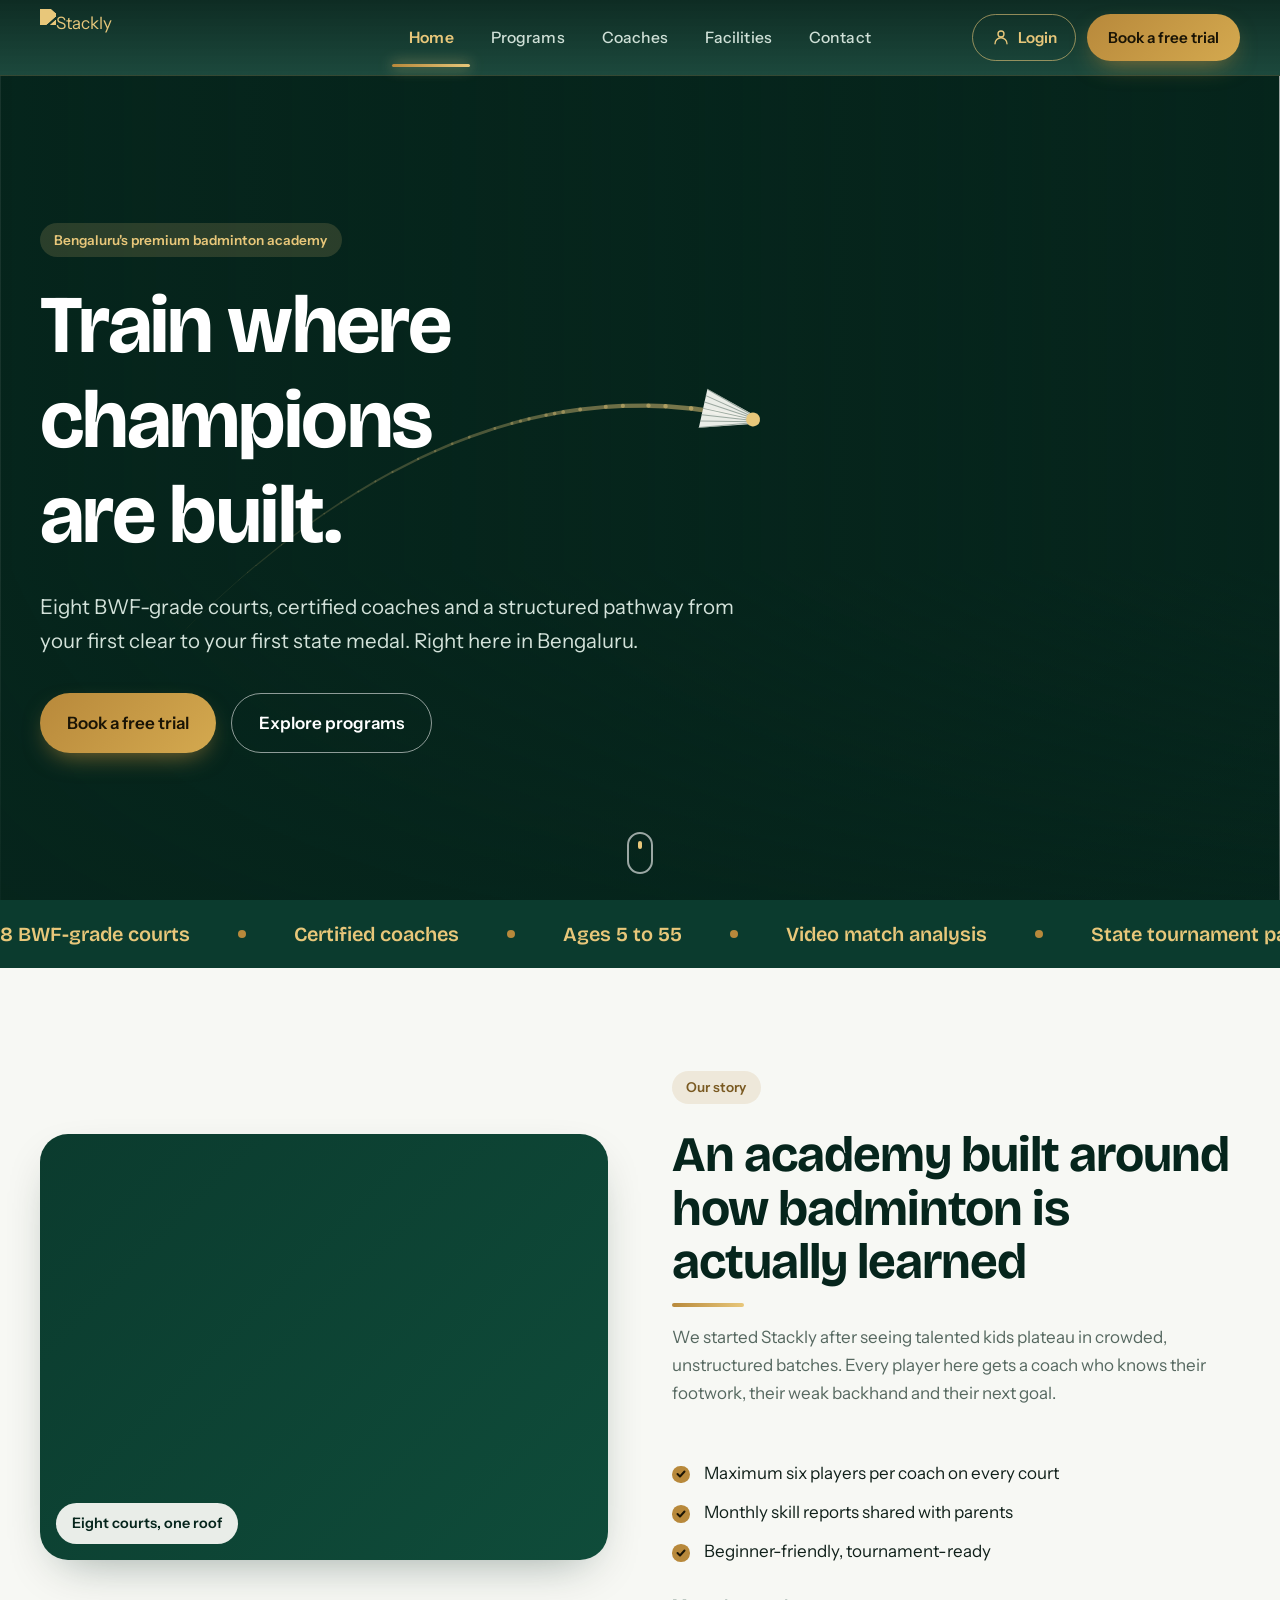
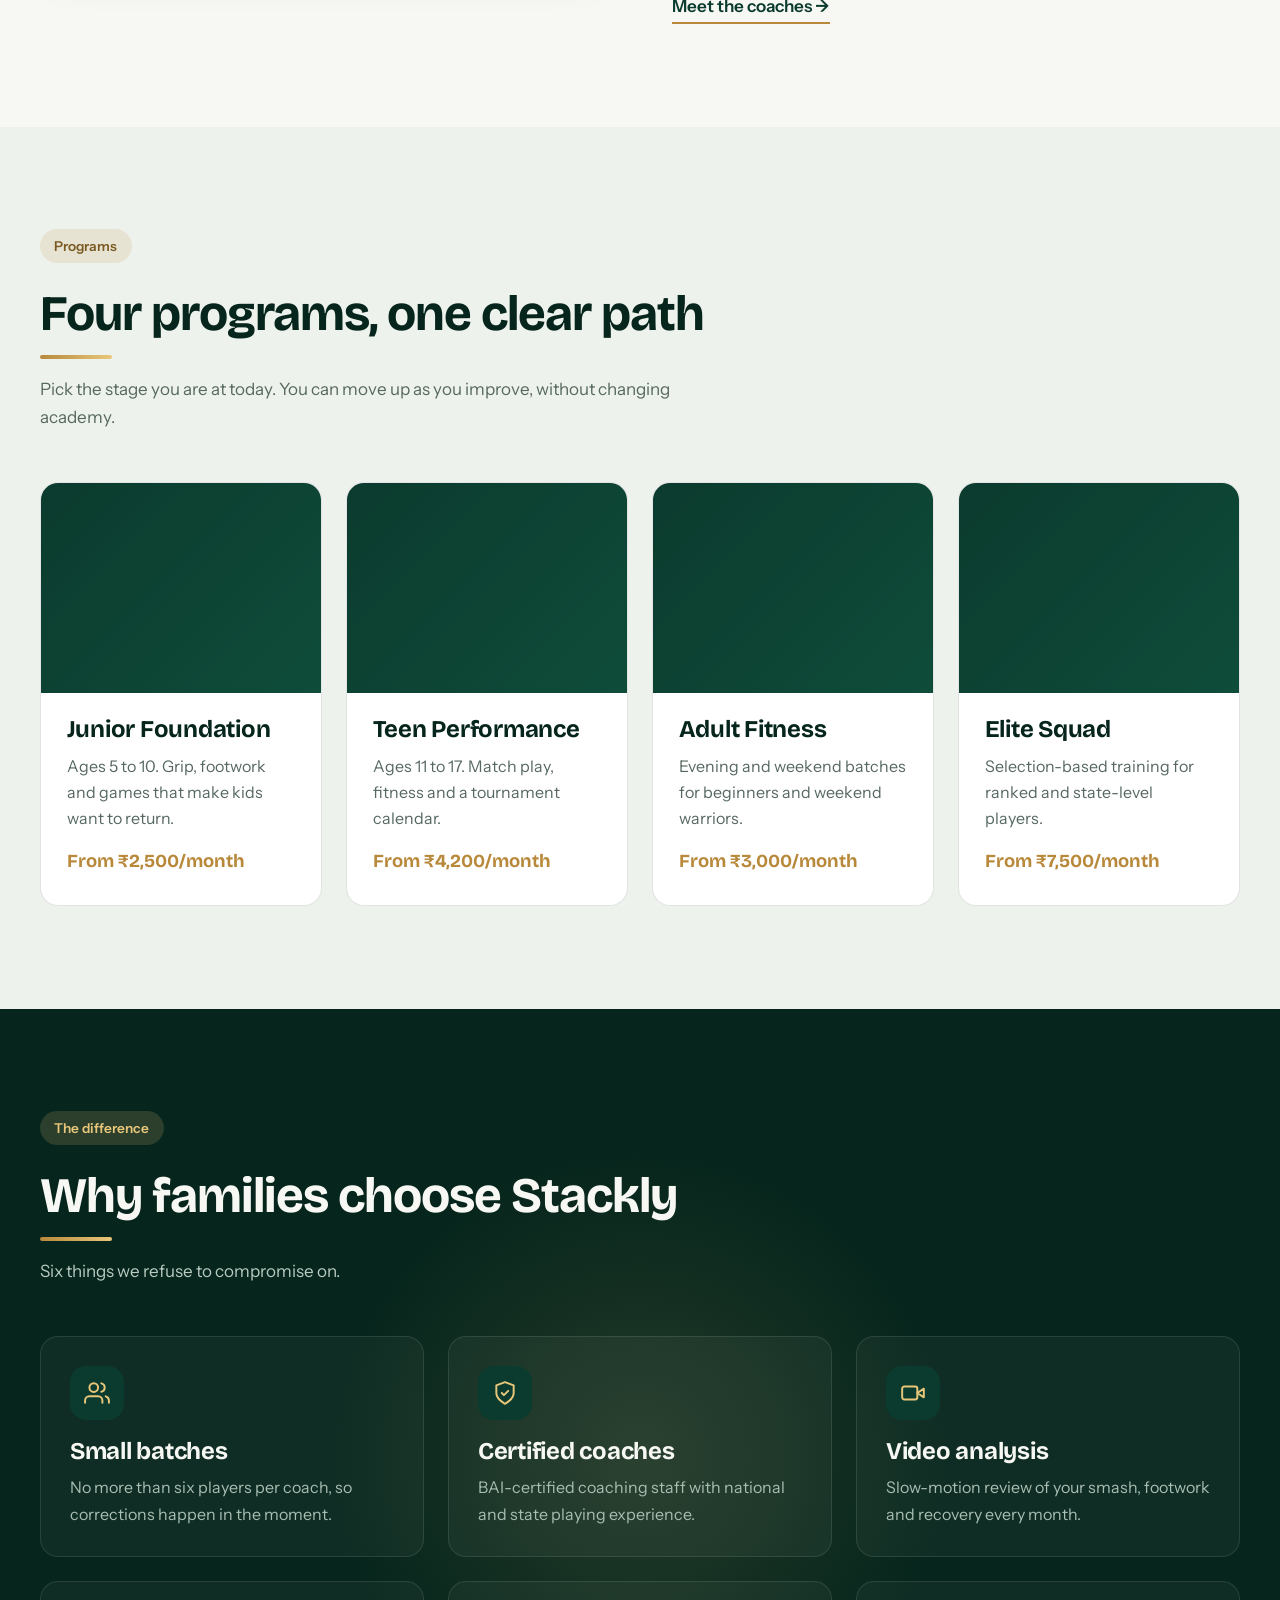
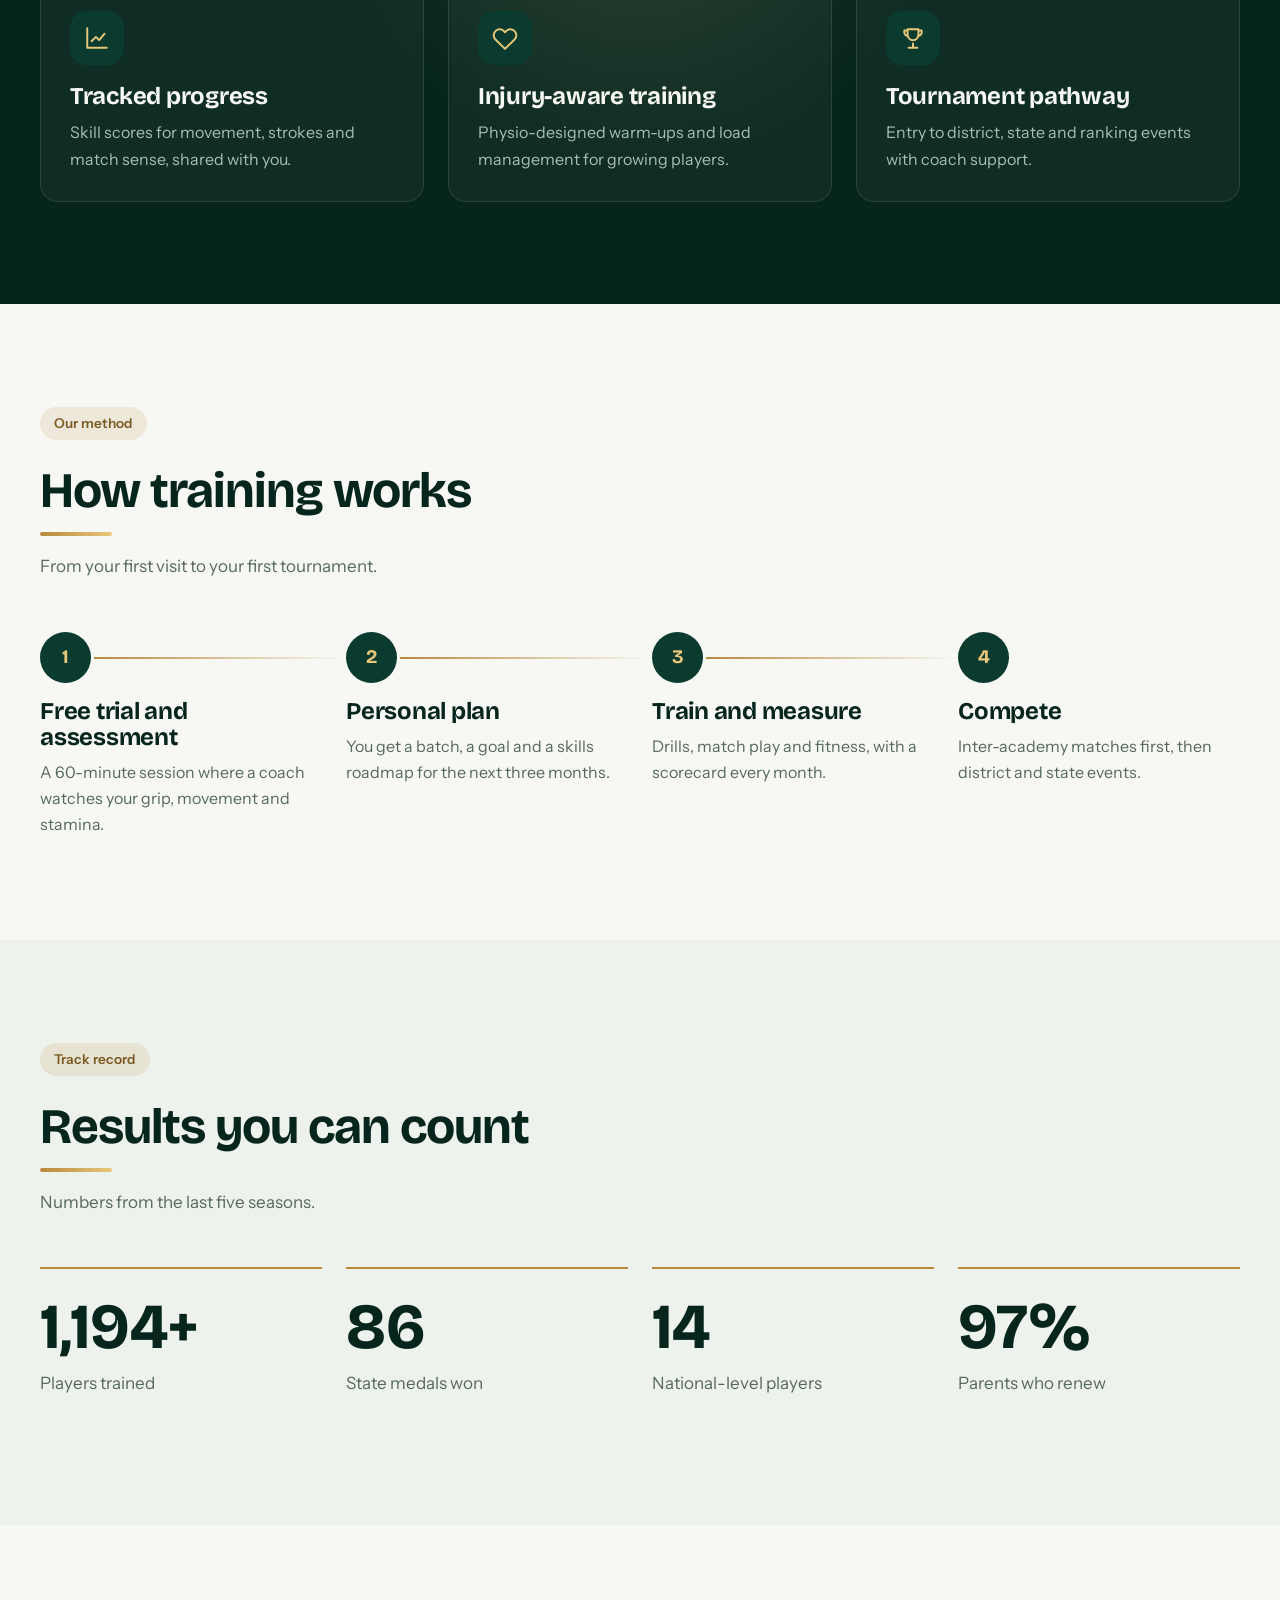
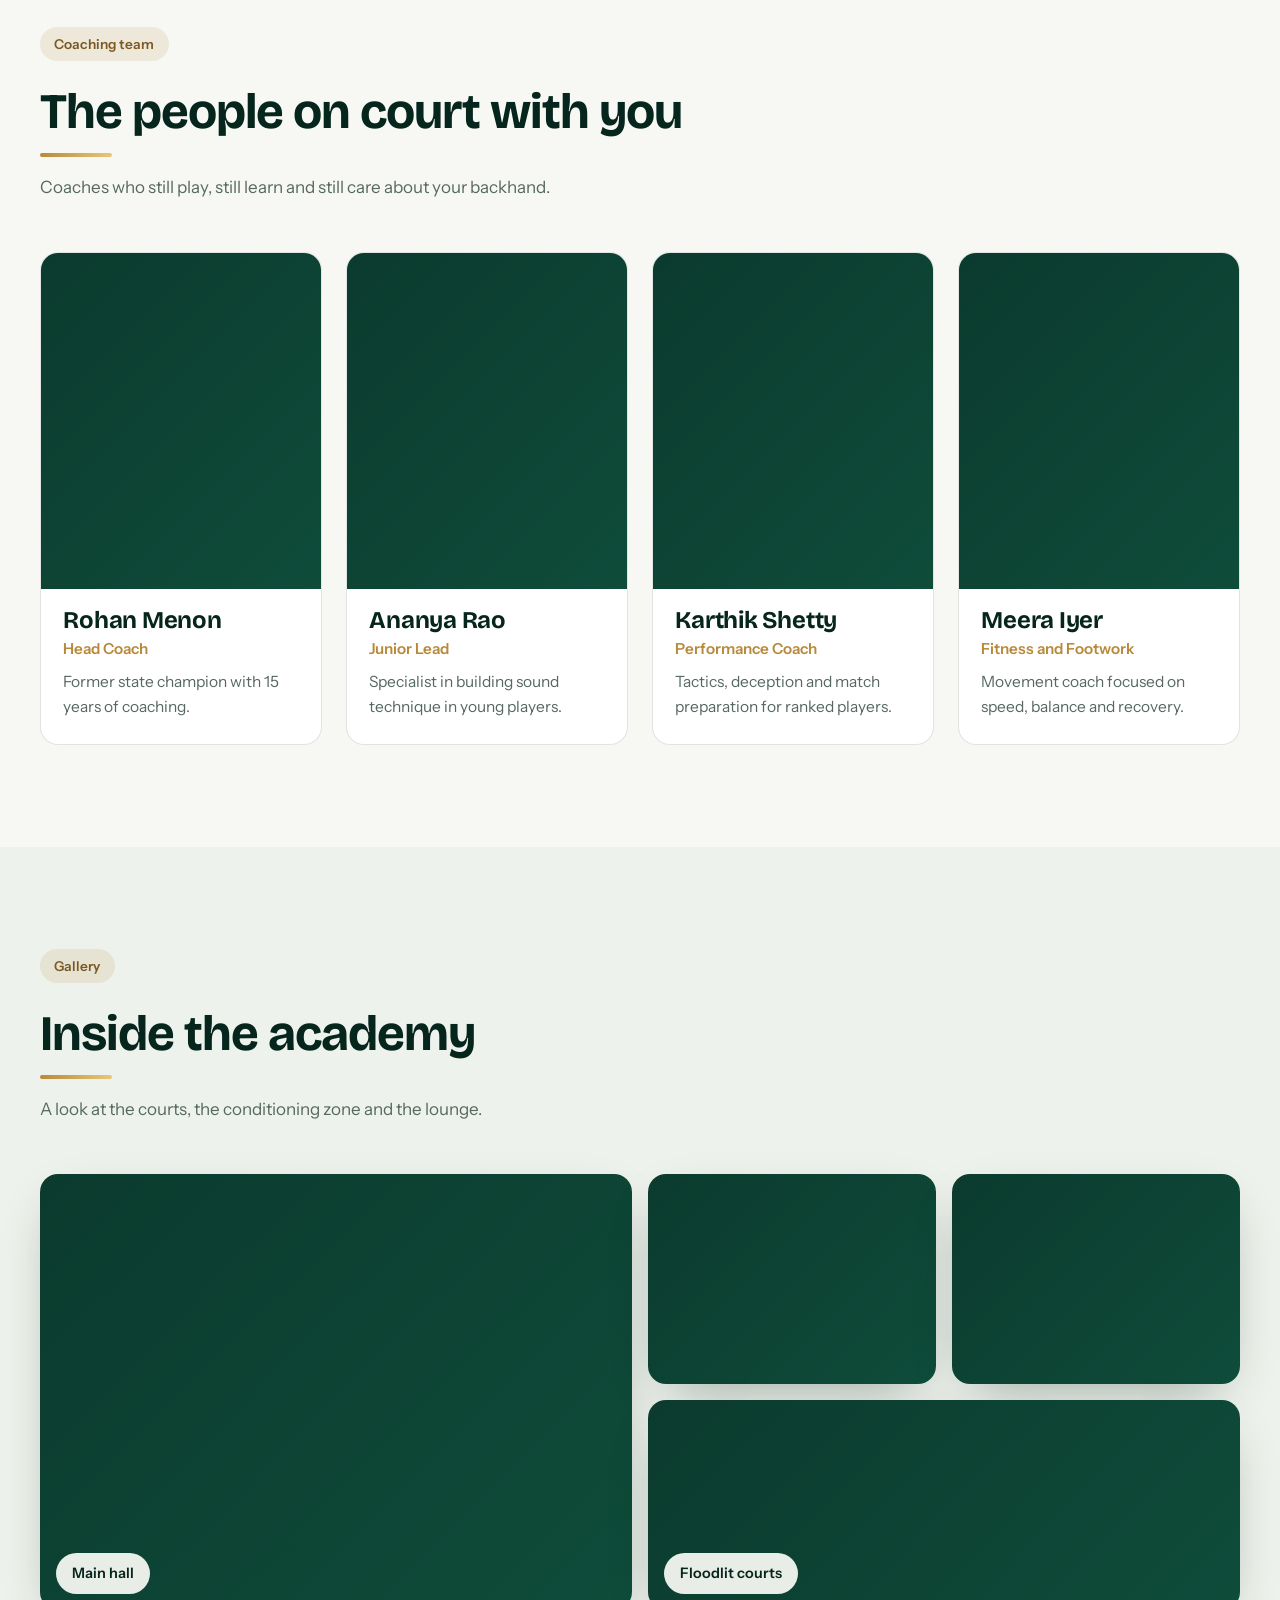
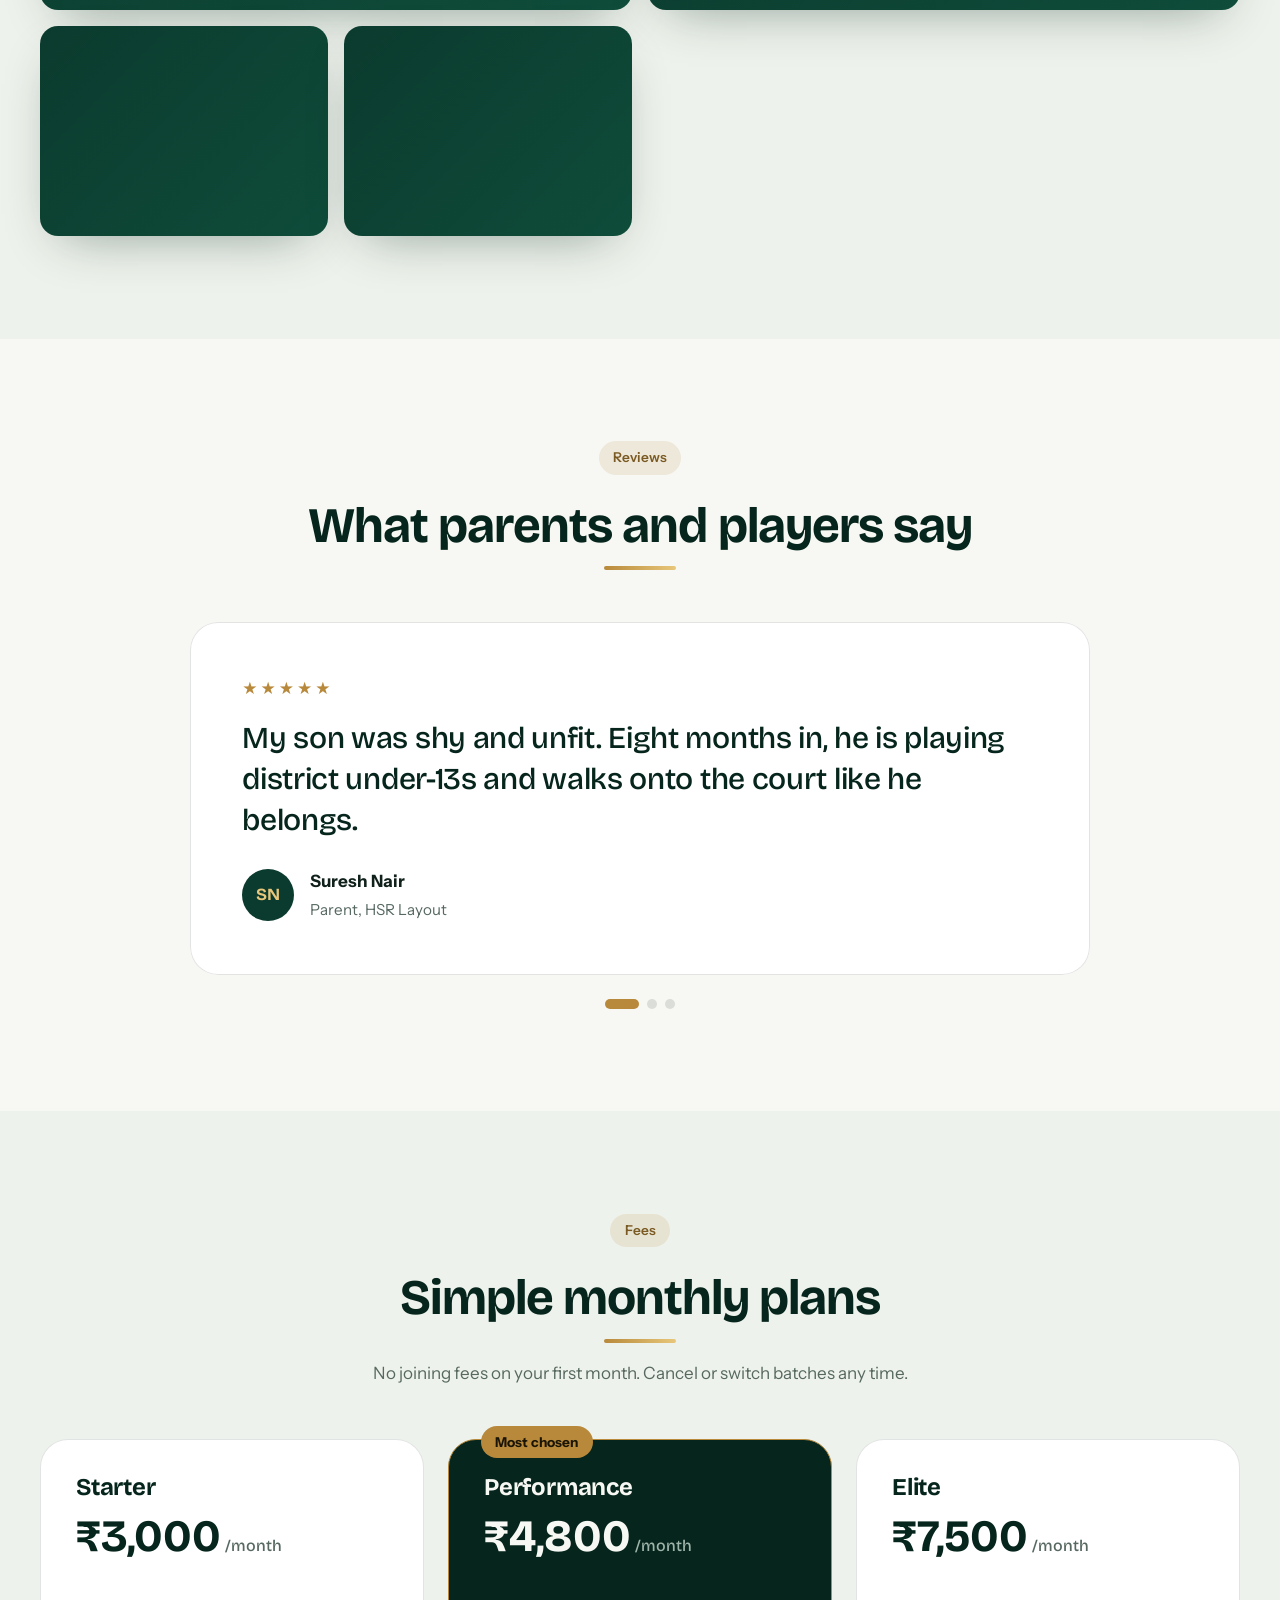
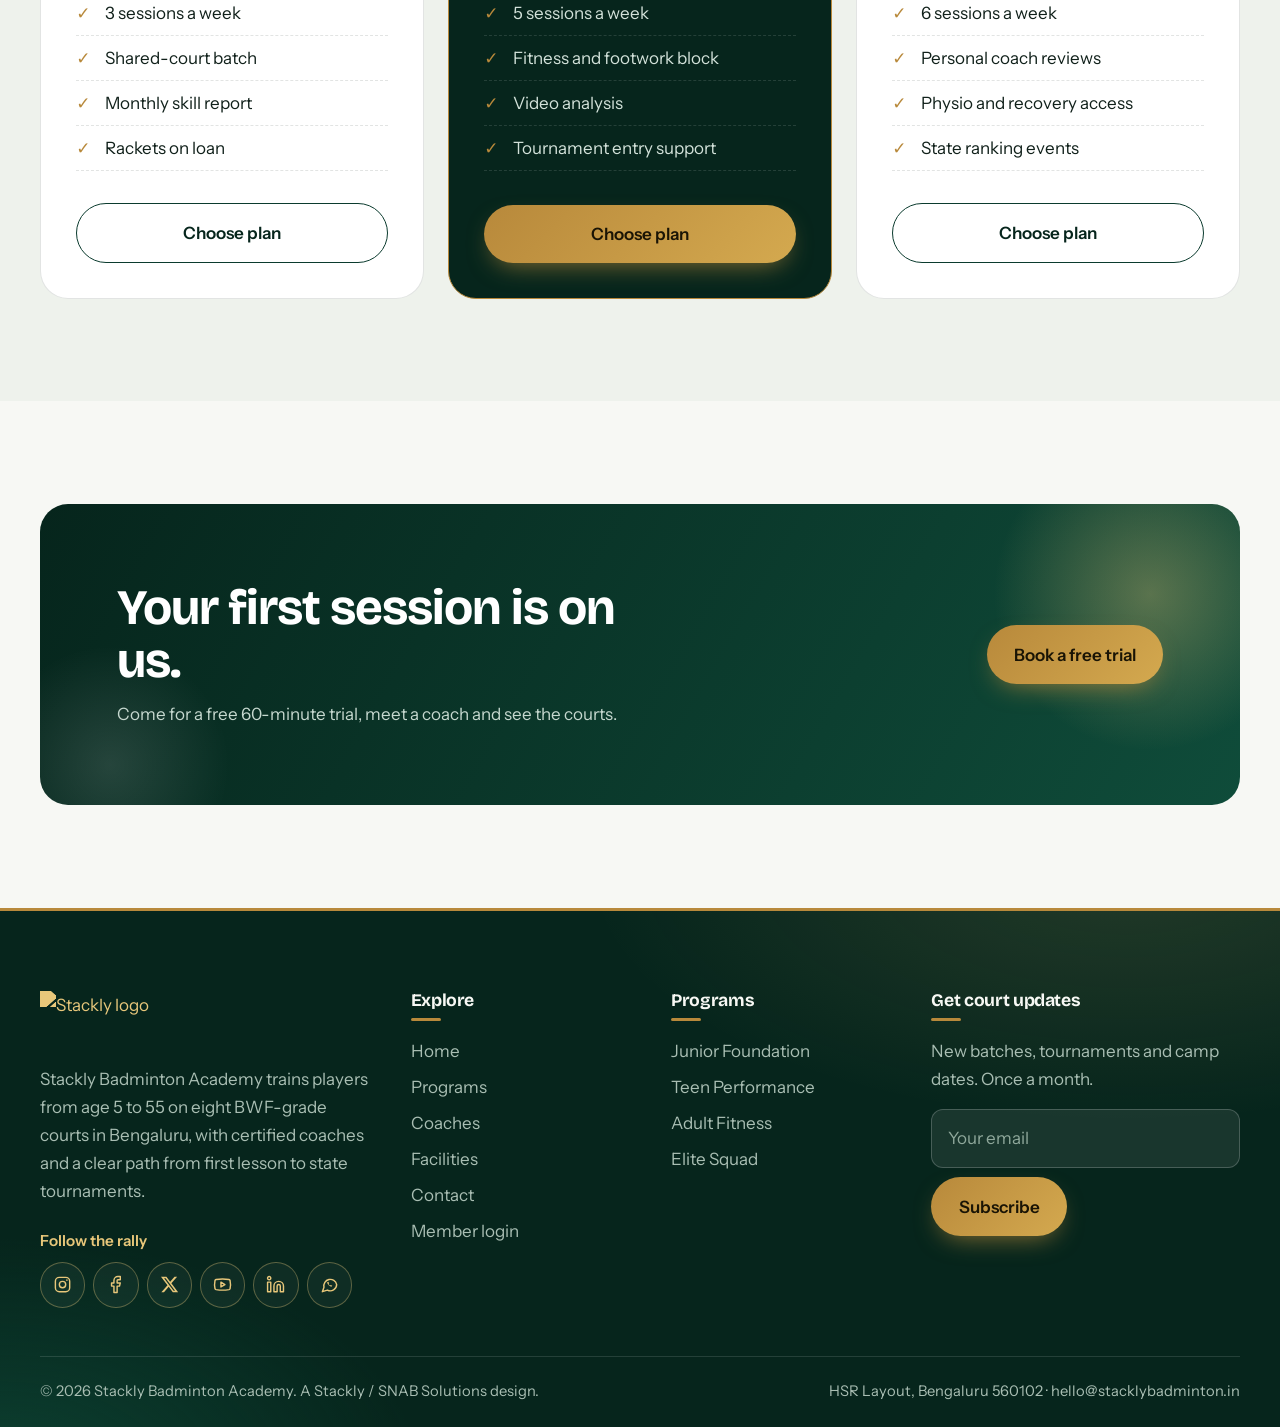
==== commit d82439c6: "update" ====
--- a/index.html
+++ b/index.html
@@ -11,9 +11,9 @@
     <meta property="og:title" content="Home | Stackly Badminton Academy, Bengaluru">
     <meta property="og:description" content="Premium badminton coaching in Bengaluru for ages 5 to 55 with certified coaches and eight BWF-grade courts.">
     <meta property="og:locale" content="en_IN">
-    <meta property="og:image" content="https://wsrv.nl/?url=images.unsplash.com/photo-1626224583764-f87db24ac4ea%3Fauto%3Dformat%26w%3D1200&w=1200&output=webp&q=60&fit=cover">
+    <meta property="og:image" content="https://wsrv.nl/?url=images.unsplash.com/photo-1626224583764-f87db24ac4ea%3Fauto%3Dformat%26w%3D1200&w=1200&output=webp&q=50&fit=cover">
     <link rel="icon" href="data:image/svg+xml,%3Csvg xmlns='http://www.w3.org/2000/svg' viewBox='0 0 32 32'%3E%3Crect width='32' height='32' rx='8' fill='%2306251C'/%3E%3Cpath d='M16 6l5 13h-10z' fill='%23F7F8F4'/%3E%3Ccircle cx='16' cy='23' r='3.2' fill='%23E8C77A'/%3E%3C/svg%3E">
-    <link rel="preload" as="image" href="https://wsrv.nl/?url=images.unsplash.com/photo-1626224583764-f87db24ac4ea%3Fauto%3Dformat%26w%3D1400&w=1400&output=webp&q=55&fit=cover" imagesrcset="https://wsrv.nl/?url=images.unsplash.com/photo-1626224583764-f87db24ac4ea%3Fauto%3Dformat%26w%3D800&w=800&output=webp&q=55&fit=cover 800w, https://wsrv.nl/?url=images.unsplash.com/photo-1626224583764-f87db24ac4ea%3Fauto%3Dformat%26w%3D1400&w=1400&output=webp&q=55&fit=cover 1400w" imagesizes="100vw" fetchpriority="high">
+    <link rel="preload" as="image" href="https://wsrv.nl/?url=images.unsplash.com/photo-1626224583764-f87db24ac4ea%3Fauto%3Dformat%26w%3D1400&w=1400&output=webp&q=45&fit=cover" imagesrcset="https://wsrv.nl/?url=images.unsplash.com/photo-1626224583764-f87db24ac4ea%3Fauto%3Dformat%26w%3D800&w=800&output=webp&q=45&fit=cover 800w, https://wsrv.nl/?url=images.unsplash.com/photo-1626224583764-f87db24ac4ea%3Fauto%3Dformat%26w%3D1400&w=1400&output=webp&q=45&fit=cover 1400w" imagesizes="100vw" fetchpriority="high">
     <link rel="preconnect" href="https://fonts.googleapis.com">
     <link rel="preconnect" href="https://fonts.gstatic.com" crossorigin>
     <link href="https://fonts.googleapis.com/css2?family=Bricolage+Grotesque:opsz,wght@12..96,500;12..96,700;12..96,800&family=Instrument+Sans:wght@400;500;600&display=swap" rel="stylesheet">
@@ -27,7 +27,7 @@
         "@type": "SportsActivityLocation",
         "name": "Stackly Badminton Academy",
         "description": "Badminton coaching for ages 5 to 55 with certified coaches and eight BWF-grade courts.",
-        "image": "https://wsrv.nl/?url=images.unsplash.com/photo-1626224583764-f87db24ac4ea%3Fauto%3Dformat%26w%3D1200&w=1200&output=webp&q=60&fit=cover",
+        "image": "https://wsrv.nl/?url=images.unsplash.com/photo-1626224583764-f87db24ac4ea%3Fauto%3Dformat%26w%3D1200&w=1200&output=webp&q=50&fit=cover",
         "telephone": "+91 98450 12345",
         "email": "hello@stacklybadminton.in",
         "priceRange": "₹₹",
@@ -91,7 +91,7 @@
     </nav>
     <main id="main">
       <section class="hero" id="top">
-        <img class="hero-bg" src="https://wsrv.nl/?url=images.unsplash.com/photo-1626224583764-f87db24ac4ea%3Fauto%3Dformat%26w%3D1400&w=1400&output=webp&q=55&fit=cover" srcset="https://wsrv.nl/?url=images.unsplash.com/photo-1626224583764-f87db24ac4ea%3Fauto%3Dformat%26w%3D800&w=800&output=webp&q=55&fit=cover 800w, https://wsrv.nl/?url=images.unsplash.com/photo-1626224583764-f87db24ac4ea%3Fauto%3Dformat%26w%3D1400&w=1400&output=webp&q=55&fit=cover 1400w" sizes="100vw" alt="" width="1600" height="900" fetchpriority="high">
+        <img class="hero-bg" src="https://wsrv.nl/?url=images.unsplash.com/photo-1626224583764-f87db24ac4ea%3Fauto%3Dformat%26w%3D1400&w=1400&output=webp&q=45&fit=cover" srcset="https://wsrv.nl/?url=images.unsplash.com/photo-1626224583764-f87db24ac4ea%3Fauto%3Dformat%26w%3D800&w=800&output=webp&q=45&fit=cover 800w, https://wsrv.nl/?url=images.unsplash.com/photo-1626224583764-f87db24ac4ea%3Fauto%3Dformat%26w%3D1400&w=1400&output=webp&q=45&fit=cover 1400w" sizes="100vw" alt="" width="1600" height="900" fetchpriority="high">
         <canvas aria-hidden="true"></canvas>
         <div class="wrap">
           <span class="chip fade-in" style="--d:.1s">Bengaluru's premium badminton academy</span>
@@ -129,7 +129,7 @@
       <section class="s">
         <div class="wrap g2">
           <div class="img ar43" data-a="l">
-            <img src="https://wsrv.nl/?url=images.unsplash.com/photo-1770085057829-97e7a45e1916%3Fauto%3Dformat%26w%3D900&w=900&output=webp&q=70&fit=cover" alt="Stackly badminton hall with eight courts" width="800" height="600" loading="lazy">
+            <img src="https://wsrv.nl/?url=images.unsplash.com/photo-1770085057829-97e7a45e1916%3Fauto%3Dformat%26w%3D900&w=900&output=webp&q=60&fit=cover" alt="Stackly badminton hall with eight courts" width="800" height="600" loading="lazy">
             <span class=tag>Eight courts, one roof</span>
           </div>
           <div data-a="r">
@@ -156,7 +156,7 @@
           </div>
           <div class="g4">
             <article class="card pc" data-a="up">
-              <div class="img"><img src="https://wsrv.nl/?url=images.unsplash.com/photo-1723980856085-8f8e725329a7%3Fauto%3Dformat%26w%3D900&w=900&output=webp&q=70&fit=cover" alt="Junior player with racket" width="800" height="600" loading="lazy"></div>
+              <div class="img"><img src="https://wsrv.nl/?url=images.unsplash.com/photo-1723980856085-8f8e725329a7%3Fauto%3Dformat%26w%3D900&w=900&output=webp&q=60&fit=cover" alt="Junior player with racket" width="800" height="600" loading="lazy"></div>
               <div class="b">
                 <h3>Junior Foundation</h3>
                 <p>Ages 5 to 10. Grip, footwork and games that make kids want to return.</p>
@@ -164,7 +164,7 @@
               </div>
             </article>
             <article class="card pc" data-a="up" style="--d:.1s">
-              <div class="img"><img src="https://wsrv.nl/?url=images.unsplash.com/photo-1723074832950-9fb031b0f4ec%3Fauto%3Dformat%26w%3D900&w=900&output=webp&q=70&fit=cover" alt="Court under floodlights" width="800" height="600" loading="lazy"></div>
+              <div class="img"><img src="https://wsrv.nl/?url=images.unsplash.com/photo-1723074832950-9fb031b0f4ec%3Fauto%3Dformat%26w%3D900&w=900&output=webp&q=60&fit=cover" alt="Court under floodlights" width="800" height="600" loading="lazy"></div>
               <div class="b">
                 <h3>Teen Performance</h3>
                 <p>Ages 11 to 17. Match play, fitness and a tournament calendar.</p>
@@ -172,7 +172,7 @@
               </div>
             </article>
             <article class="card pc" data-a="up" style="--d:.2s">
-              <div class="img"><img src="https://wsrv.nl/?url=images.unsplash.com/photo-1536922246289-88c42f957773%3Fauto%3Dformat%26w%3D900&w=900&output=webp&q=70&fit=cover" alt="Conditioning zone" width="800" height="600" loading="lazy"></div>
+              <div class="img"><img src="https://wsrv.nl/?url=images.unsplash.com/photo-1536922246289-88c42f957773%3Fauto%3Dformat%26w%3D900&w=900&output=webp&q=60&fit=cover" alt="Conditioning zone" width="800" height="600" loading="lazy"></div>
               <div class="b">
                 <h3>Adult Fitness</h3>
                 <p>Evening and weekend batches for beginners and weekend warriors.</p>
@@ -180,7 +180,7 @@
               </div>
             </article>
             <article class="card pc" data-a="up" style="--d:.3s">
-              <div class="img"><img src="https://wsrv.nl/?url=images.unsplash.com/photo-1757365225211-1515ecc8a109%3Fauto%3Dformat%26w%3D900&w=900&output=webp&q=70&fit=cover" alt="Trophy" width="800" height="600" loading="lazy"></div>
+              <div class="img"><img src="https://wsrv.nl/?url=images.unsplash.com/photo-1757365225211-1515ecc8a109%3Fauto%3Dformat%26w%3D900&w=900&output=webp&q=60&fit=cover" alt="Trophy" width="800" height="600" loading="lazy"></div>
               <div class="b">
                 <h3>Elite Squad</h3>
                 <p>Selection-based training for ranked and state-level players.</p>
@@ -282,7 +282,7 @@
           </div>
           <div class="g4">
             <article class="coach" data-a="up" style="--d:0s">
-              <div class="ph"><img src="https://wsrv.nl/?url=images.unsplash.com/photo-1585757318177-0570a997dc3a%3Fauto%3Dformat%26w%3D600&w=600&output=webp&q=70&fit=cover" alt="Coach Rohan Menon" width="600" height="720" loading="lazy"></div>
+              <div class="ph"><img src="https://wsrv.nl/?url=images.unsplash.com/photo-1585757318177-0570a997dc3a%3Fauto%3Dformat%26w%3D600&w=600&output=webp&q=60&fit=cover" alt="Coach Rohan Menon" width="600" height="720" loading="lazy"></div>
               <div class="b">
                 <h3>Rohan Menon</h3>
                 <span>Head Coach</span>
@@ -290,7 +290,7 @@
               </div>
             </article>
             <article class="coach" data-a="up" style="--d:0.1s">
-              <div class="ph"><img src="https://wsrv.nl/?url=images.unsplash.com/photo-1696960456960-d28ade09ef0e%3Fauto%3Dformat%26w%3D600&w=600&output=webp&q=70&fit=cover" alt="Coach Ananya Rao" width="600" height="720" loading="lazy"></div>
+              <div class="ph"><img src="https://wsrv.nl/?url=images.unsplash.com/photo-1696960456960-d28ade09ef0e%3Fauto%3Dformat%26w%3D600&w=600&output=webp&q=60&fit=cover" alt="Coach Ananya Rao" width="600" height="720" loading="lazy"></div>
               <div class="b">
                 <h3>Ananya Rao</h3>
                 <span>Junior Lead</span>
@@ -298,7 +298,7 @@
               </div>
             </article>
             <article class="coach" data-a="up" style="--d:0.2s">
-              <div class="ph"><img src="https://wsrv.nl/?url=images.unsplash.com/photo-1665822814047-6ef8249da90e%3Fauto%3Dformat%26w%3D600&w=600&output=webp&q=70&fit=cover" alt="Coach Karthik Shetty" width="600" height="720" loading="lazy"></div>
+              <div class="ph"><img src="https://wsrv.nl/?url=images.unsplash.com/photo-1665822814047-6ef8249da90e%3Fauto%3Dformat%26w%3D600&w=600&output=webp&q=60&fit=cover" alt="Coach Karthik Shetty" width="600" height="720" loading="lazy"></div>
               <div class="b">
                 <h3>Karthik Shetty</h3>
                 <span>Performance Coach</span>
@@ -306,7 +306,7 @@
               </div>
             </article>
             <article class="coach" data-a="up" style="--d:0.3s">
-              <div class="ph"><img src="https://wsrv.nl/?url=images.unsplash.com/photo-1571019614242-c5c5dee9f50b%3Fauto%3Dformat%26w%3D600&w=600&output=webp&q=70&fit=cover" alt="Coach Meera Iyer" width="600" height="720" loading="lazy"></div>
+              <div class="ph"><img src="https://wsrv.nl/?url=images.unsplash.com/photo-1571019614242-c5c5dee9f50b%3Fauto%3Dformat%26w%3D600&w=600&output=webp&q=60&fit=cover" alt="Coach Meera Iyer" width="600" height="720" loading="lazy"></div>
               <div class="b">
                 <h3>Meera Iyer</h3>
                 <span>Fitness and Footwork</span>
@@ -325,17 +325,17 @@
           </div>
           <div class="gal">
             <div class="img w2 h2" data-a="z">
-              <img src="https://wsrv.nl/?url=images.unsplash.com/photo-1770085057829-97e7a45e1916%3Fauto%3Dformat%26w%3D900&w=900&output=webp&q=70&fit=cover" alt="Main hall" width="800" height="600" loading="lazy">
+              <img src="https://wsrv.nl/?url=images.unsplash.com/photo-1770085057829-97e7a45e1916%3Fauto%3Dformat%26w%3D900&w=900&output=webp&q=60&fit=cover" alt="Main hall" width="800" height="600" loading="lazy">
               <span class="tag">Main hall</span>
             </div>
-            <div class="img" data-a="z"><img src="https://wsrv.nl/?url=images.unsplash.com/photo-1626721105368-a69248e93b32%3Fauto%3Dformat%26w%3D900&w=900&output=webp&q=70&fit=cover" alt="Shuttlecock" width="800" height="600" loading="lazy"></div>
-            <div class="img" data-a="z"><img src="https://wsrv.nl/?url=images.unsplash.com/photo-1536922246289-88c42f957773%3Fauto%3Dformat%26w%3D900&w=900&output=webp&q=70&fit=cover" alt="Conditioning zone" width="800" height="600" loading="lazy"></div>
+            <div class="img" data-a="z"><img src="https://wsrv.nl/?url=images.unsplash.com/photo-1626721105368-a69248e93b32%3Fauto%3Dformat%26w%3D900&w=900&output=webp&q=60&fit=cover" alt="Shuttlecock" width="800" height="600" loading="lazy"></div>
+            <div class="img" data-a="z"><img src="https://wsrv.nl/?url=images.unsplash.com/photo-1536922246289-88c42f957773%3Fauto%3Dformat%26w%3D900&w=900&output=webp&q=60&fit=cover" alt="Conditioning zone" width="800" height="600" loading="lazy"></div>
             <div class="img w2" data-a="z">
-              <img src="https://wsrv.nl/?url=images.unsplash.com/photo-1723074832950-9fb031b0f4ec%3Fauto%3Dformat%26w%3D900&w=900&output=webp&q=70&fit=cover" alt="Floodlit court" width="800" height="600" loading="lazy">
+              <img src="https://wsrv.nl/?url=images.unsplash.com/photo-1723074832950-9fb031b0f4ec%3Fauto%3Dformat%26w%3D900&w=900&output=webp&q=60&fit=cover" alt="Floodlit court" width="800" height="600" loading="lazy">
               <span class="tag">Floodlit courts</span>
             </div>
-            <div class="img" data-a="z"><img src="https://wsrv.nl/?url=images.unsplash.com/photo-1771909720886-a90afd1b37f5%3Fauto%3Dformat%26w%3D900&w=900&output=webp&q=70&fit=cover" alt="Player lounge" width="800" height="600" loading="lazy"></div>
-            <div class="img" data-a="z"><img src="https://wsrv.nl/?url=images.unsplash.com/photo-1540206276207-3af25c08abc4%3Fauto%3Dformat%26w%3D900&w=900&output=webp&q=70&fit=cover" alt="Physio room" width="800" height="600" loading="lazy"></div>
+            <div class="img" data-a="z"><img src="https://wsrv.nl/?url=images.unsplash.com/photo-1771909720886-a90afd1b37f5%3Fauto%3Dformat%26w%3D900&w=900&output=webp&q=60&fit=cover" alt="Player lounge" width="800" height="600" loading="lazy"></div>
+            <div class="img" data-a="z"><img src="https://wsrv.nl/?url=images.unsplash.com/photo-1540206276207-3af25c08abc4%3Fauto%3Dformat%26w%3D900&w=900&output=webp&q=60&fit=cover" alt="Physio room" width="800" height="600" loading="lazy"></div>
           </div>
         </div>
       </section>
@@ -442,12 +442,8 @@
             <span class="lg"><img src="https://wsrv.nl/?url=https://snabsolutions.in/wp-content/uploads/2026/02/stackly-snab-solutions.png&w=280&output=webp&q=85&fit=cover" alt="Stackly logo" width="140" height="36" loading="lazy"></span>
             <p>Stackly Badminton Academy trains players from age 5 to 55 on eight BWF-grade courts in Bengaluru, with certified coaches and a clear path from first lesson to state tournaments.</p>
             <p class="ft-fol">Follow the rally</p>
-              <div class="soc"><a data-n="ig" href="404.html" target="" rel="noopener noreferrer" aria-label="Instagram"><svg viewBox="0 0 24 24" aria-hidden="true" fill="none" stroke="currentColor" stroke-width="1.8" stroke-linecap="round" stroke-linejoin="round"><rect x="3" y="3" width="18" height="18" rx="5"/><circle cx="12" cy="12" r="4"/><circle cx="17.5" cy="6.5" r="1" fill="currentColor" stroke="none"/></svg></a>
-              <a data-n="fb" href="404.html" target="" rel="noopener noreferrer" aria-label="Facebook"><svg viewBox="0 0 24 24" aria-hidden="true" fill="none" stroke="currentColor" stroke-width="1.8" stroke-linecap="round" stroke-linejoin="round"><path d="M18 2h-3a5 5 0 0 0-5 5v3H7v4h3v8h4v-8h3l1-4h-4V7a1 1 0 0 1 1-1h3z"/></svg></a>
-              <a data-n="x" href="404.html" target="" rel="noopener noreferrer" aria-label="X (Twitter)"><svg viewBox="0 0 24 24" aria-hidden="true" fill="none" stroke="currentColor" stroke-width="1.8" stroke-linecap="round" stroke-linejoin="round"><path fill="currentColor" stroke="none" d="M18.244 2.25h3.308l-7.227 8.26 8.502 11.24H16.17l-5.214-6.817L4.99 21.75H1.68l7.73-8.835L1.254 2.25H8.08l4.713 6.231zm-1.161 17.52h1.833L7.084 4.126H5.117z"/></svg></a>
-              <a data-n="yt" href="404.html" target="" rel="noopener noreferrer" aria-label="YouTube"><svg viewBox="0 0 24 24" aria-hidden="true" fill="none" stroke="currentColor" stroke-width="1.8" stroke-linecap="round" stroke-linejoin="round"><path d="M2.5 17a24.12 24.12 0 0 1 0-10 2 2 0 0 1 1.4-1.4 49.56 49.56 0 0 1 16.2 0A2 2 0 0 1 21.5 7a24.12 24.12 0 0 1 0 10 2 2 0 0 1-1.4 1.4 49.55 49.55 0 0 1-16.2 0A2 2 0 0 1 2.5 17"/><path d="m10 15 5-3-5-3z"/></svg></a>
-              <a data-n="in" href="404.html" target="" rel="noopener noreferrer" aria-label="LinkedIn"><svg viewBox="0 0 24 24" aria-hidden="true" fill="none" stroke="currentColor" stroke-width="1.8" stroke-linecap="round" stroke-linejoin="round"><path d="M16 8a6 6 0 0 1 6 6v7h-4v-7a2 2 0 0 0-2-2 2 2 0 0 0-2 2v7h-4v-7a6 6 0 0 1 6-6z"/><rect x="2" y="9" width="4" height="12"/><circle cx="4" cy="4" r="2"/></svg></a>
-              </div> </div>
+            <div class="soc"><a data-n="ig" href="https://www.instagram.com/" target="_blank" rel="noopener noreferrer" aria-label="Instagram"><svg viewBox="0 0 24 24" aria-hidden="true" fill="none" stroke="currentColor" stroke-width="1.8" stroke-linecap="round" stroke-linejoin="round"><rect x="3" y="3" width="18" height="18" rx="5"/><circle cx="12" cy="12" r="4"/><circle cx="17.5" cy="6.5" r="1" fill="currentColor" stroke="none"/></svg></a><a data-n="fb" href="https://www.facebook.com/" target="_blank" rel="noopener noreferrer" aria-label="Facebook"><svg viewBox="0 0 24 24" aria-hidden="true" fill="none" stroke="currentColor" stroke-width="1.8" stroke-linecap="round" stroke-linejoin="round"><path d="M18 2h-3a5 5 0 0 0-5 5v3H7v4h3v8h4v-8h3l1-4h-4V7a1 1 0 0 1 1-1h3z"/></svg></a><a data-n="x" href="https://x.com/" target="_blank" rel="noopener noreferrer" aria-label="X (Twitter)"><svg viewBox="0 0 24 24" aria-hidden="true" fill="none" stroke="currentColor" stroke-width="1.8" stroke-linecap="round" stroke-linejoin="round"><path fill="currentColor" stroke="none" d="M18.244 2.25h3.308l-7.227 8.26 8.502 11.24H16.17l-5.214-6.817L4.99 21.75H1.68l7.73-8.835L1.254 2.25H8.08l4.713 6.231zm-1.161 17.52h1.833L7.084 4.126H5.117z"/></svg></a><a data-n="yt" href="https://www.youtube.com/" target="_blank" rel="noopener noreferrer" aria-label="YouTube"><svg viewBox="0 0 24 24" aria-hidden="true" fill="none" stroke="currentColor" stroke-width="1.8" stroke-linecap="round" stroke-linejoin="round"><path d="M2.5 17a24.12 24.12 0 0 1 0-10 2 2 0 0 1 1.4-1.4 49.56 49.56 0 0 1 16.2 0A2 2 0 0 1 21.5 7a24.12 24.12 0 0 1 0 10 2 2 0 0 1-1.4 1.4 49.55 49.55 0 0 1-16.2 0A2 2 0 0 1 2.5 17"/><path d="m10 15 5-3-5-3z"/></svg></a><a data-n="in" href="https://www.linkedin.com/" target="_blank" rel="noopener noreferrer" aria-label="LinkedIn"><svg viewBox="0 0 24 24" aria-hidden="true" fill="none" stroke="currentColor" stroke-width="1.8" stroke-linecap="round" stroke-linejoin="round"><path d="M16 8a6 6 0 0 1 6 6v7h-4v-7a2 2 0 0 0-2-2 2 2 0 0 0-2 2v7h-4v-7a6 6 0 0 1 6-6z"/><rect x="2" y="9" width="4" height="12"/><circle cx="4" cy="4" r="2"/></svg></a><a data-n="wa" href="https://wa.me/919845012345" target="_blank" rel="noopener noreferrer" aria-label="WhatsApp"><svg viewBox="0 0 24 24" aria-hidden="true" fill="none" stroke="currentColor" stroke-width="1.8" stroke-linecap="round" stroke-linejoin="round"><path d="M21 12a8 8 0 0 1-11.7 7L3 21l2-5.5A8 8 0 1 1 21 12z"/><path d="M9 9.2c.3 2.6 2.4 4.9 5.2 5.6l1.3-1.3-1.9-1-.9.8c-.8-.4-1.6-1.2-2-2l.8-.9-1-1.9z" fill="currentColor" stroke="none"/></svg></a></div>
+          </div>
           <div>
             <h4>Explore</h4>
             <ul>
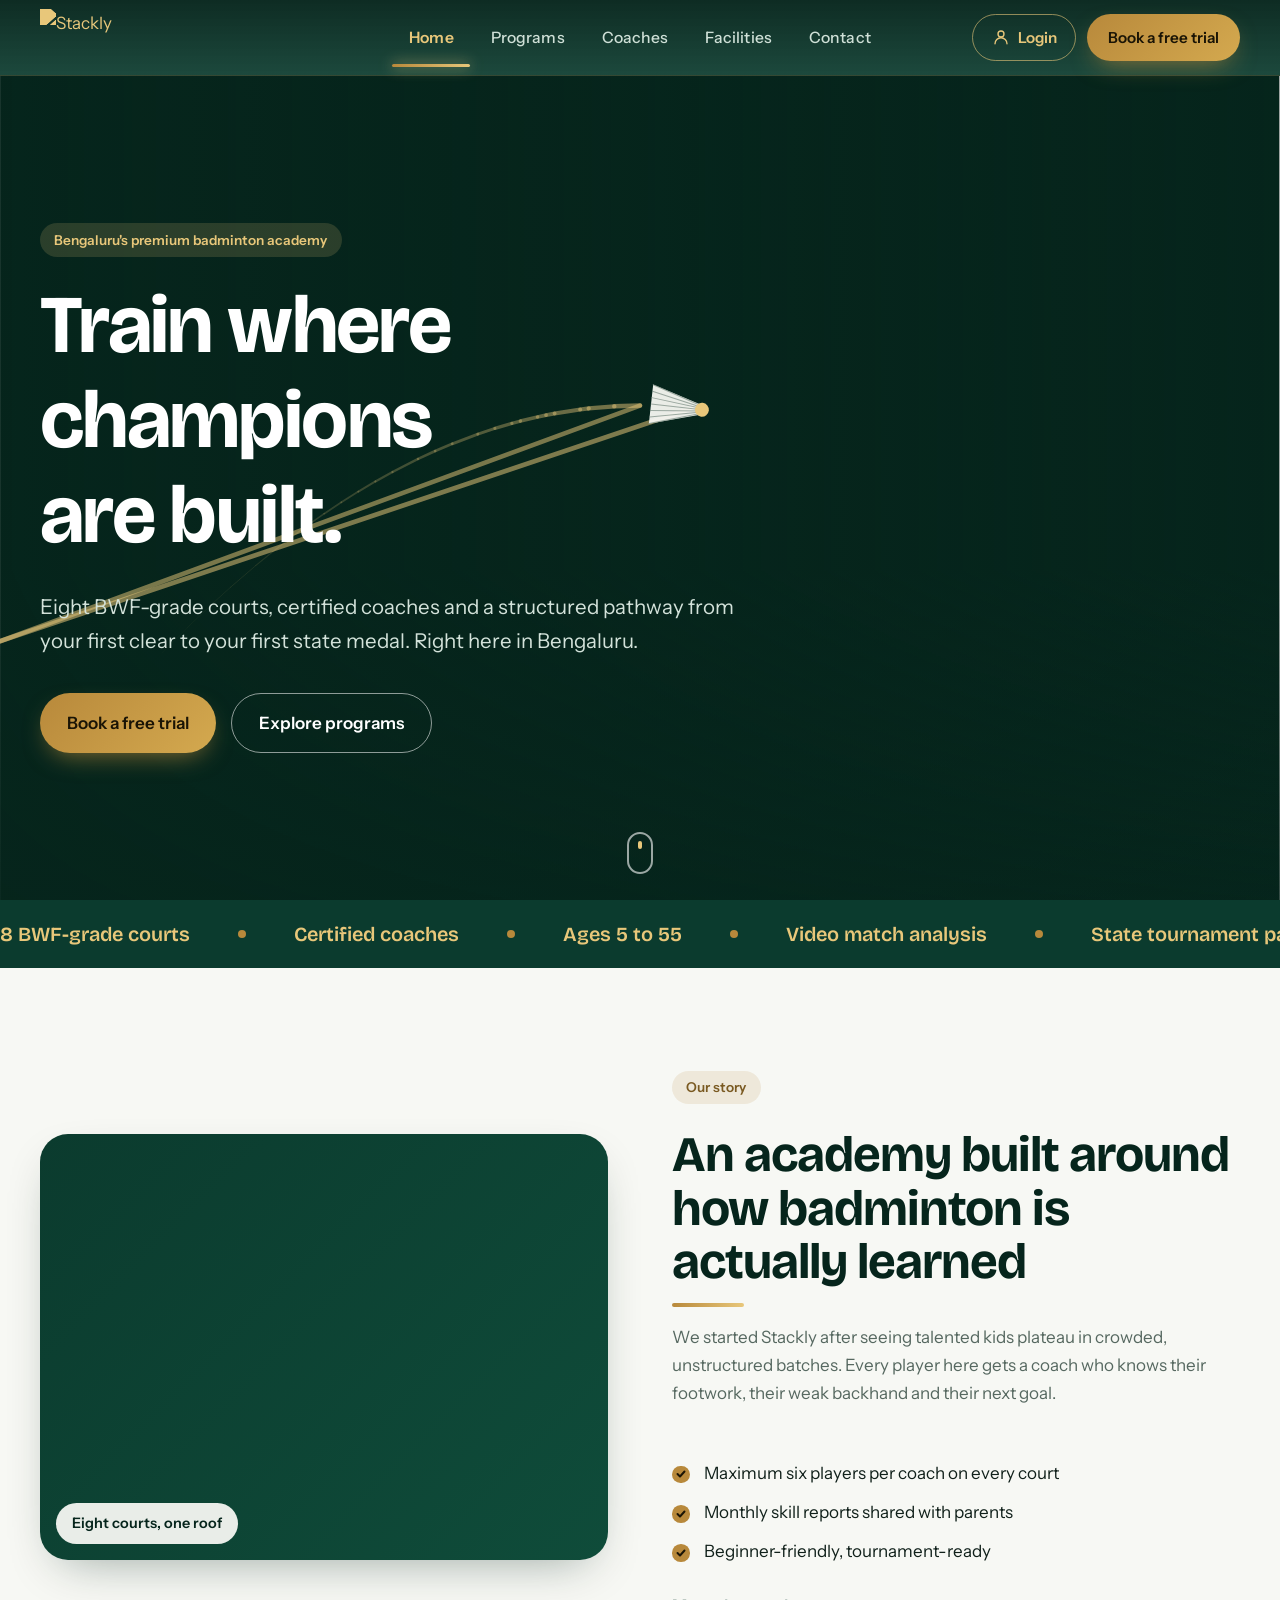
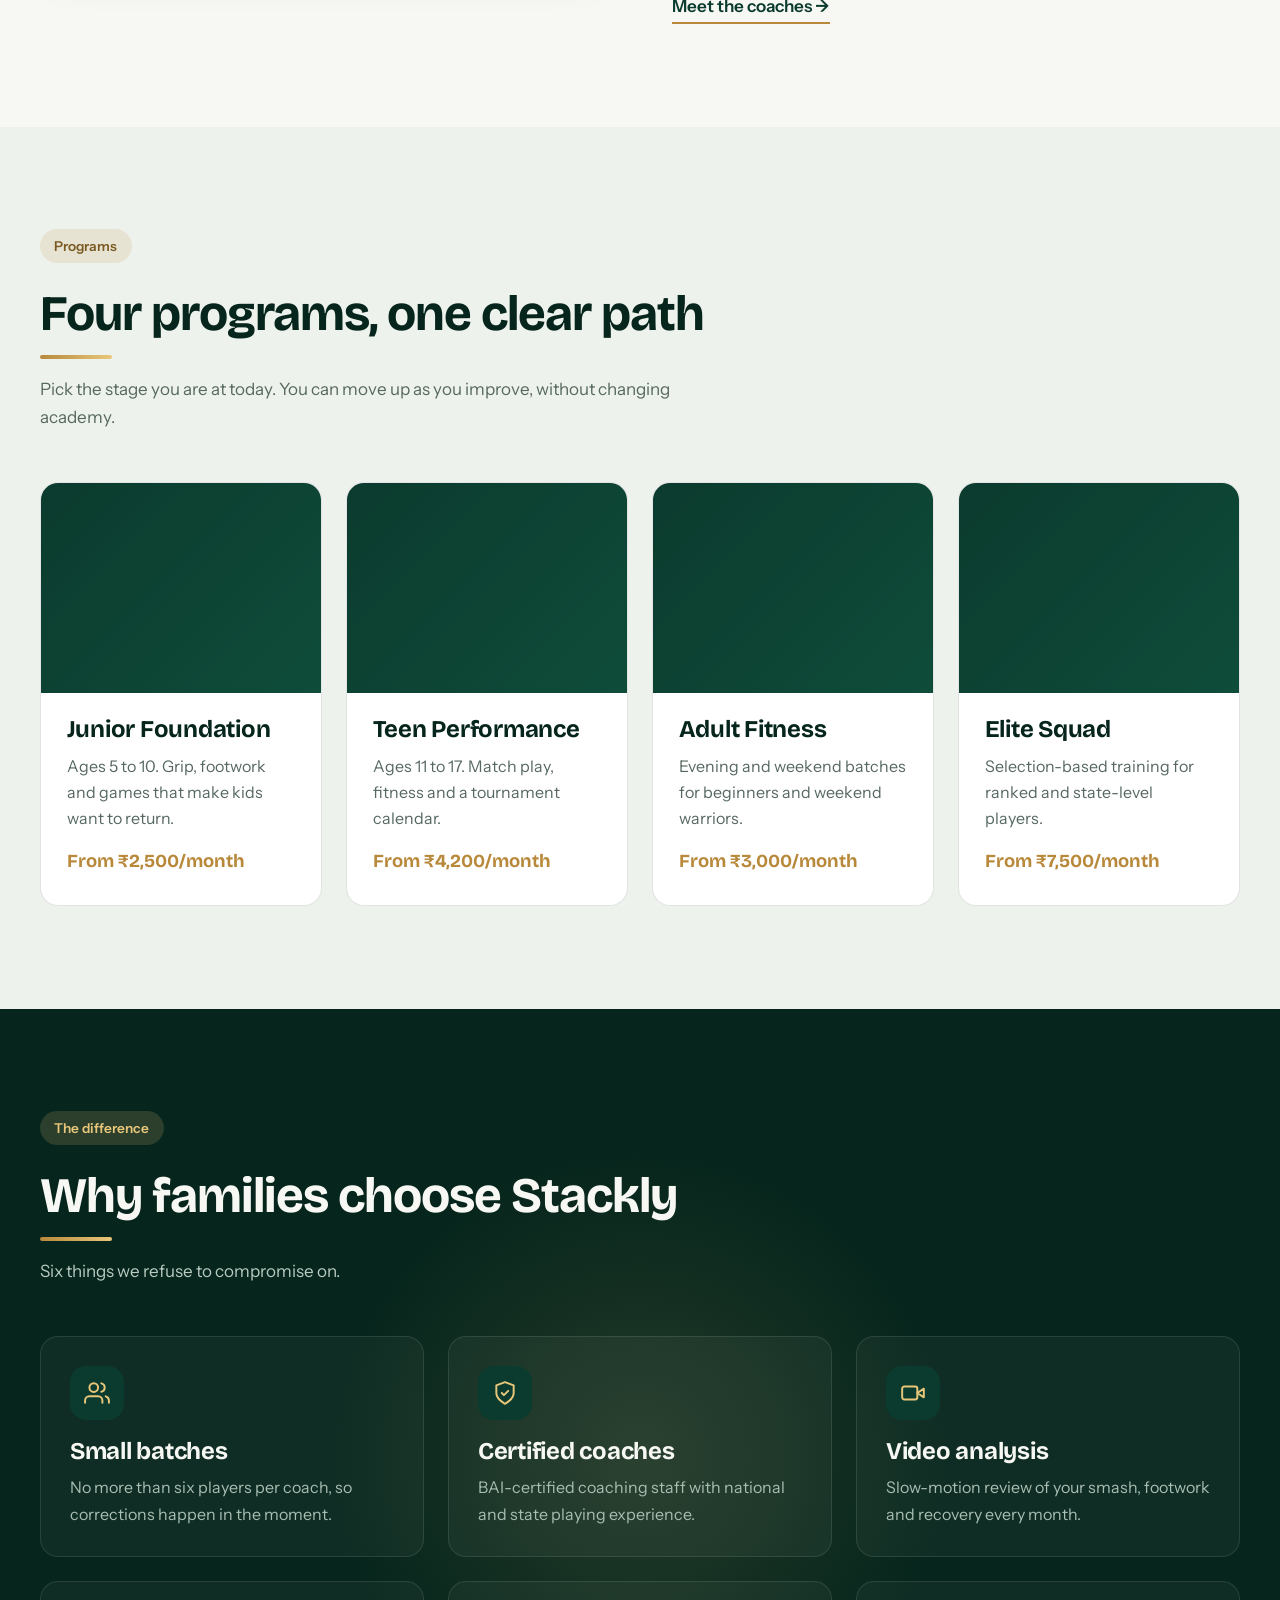
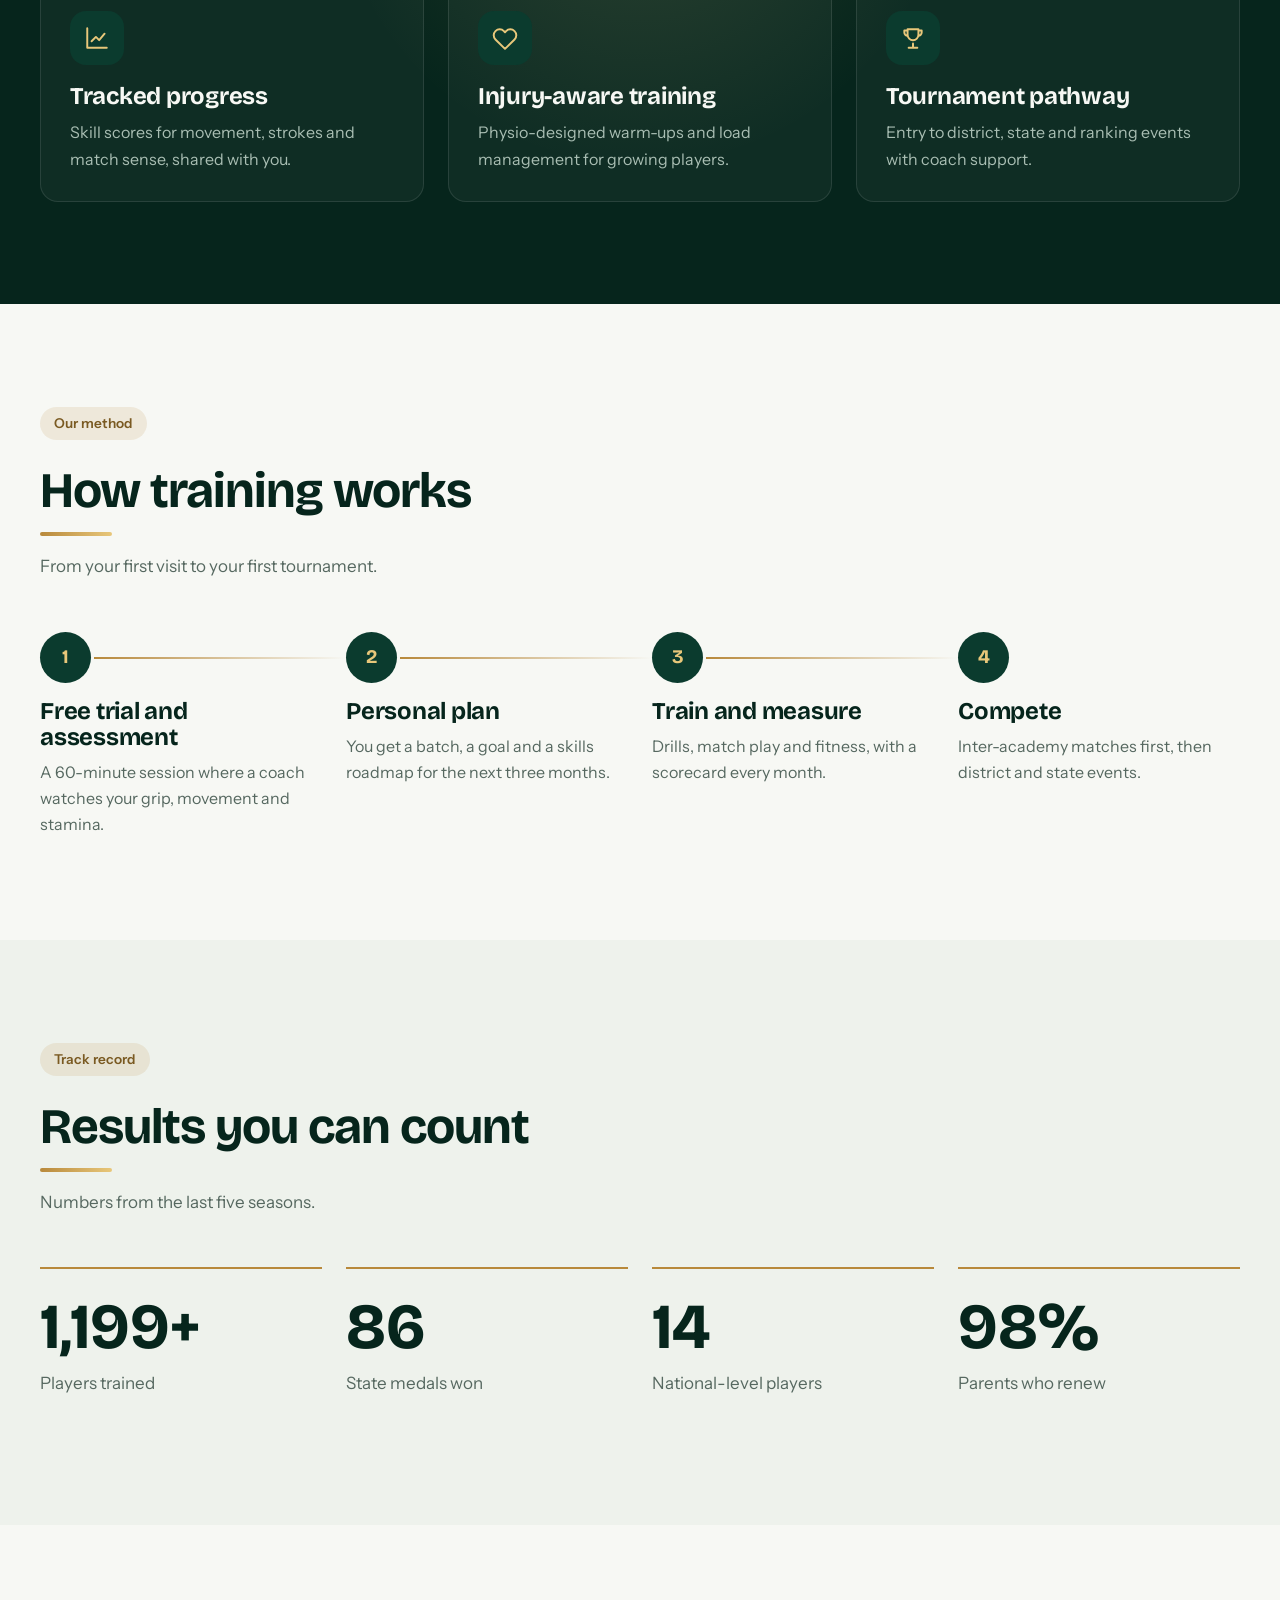
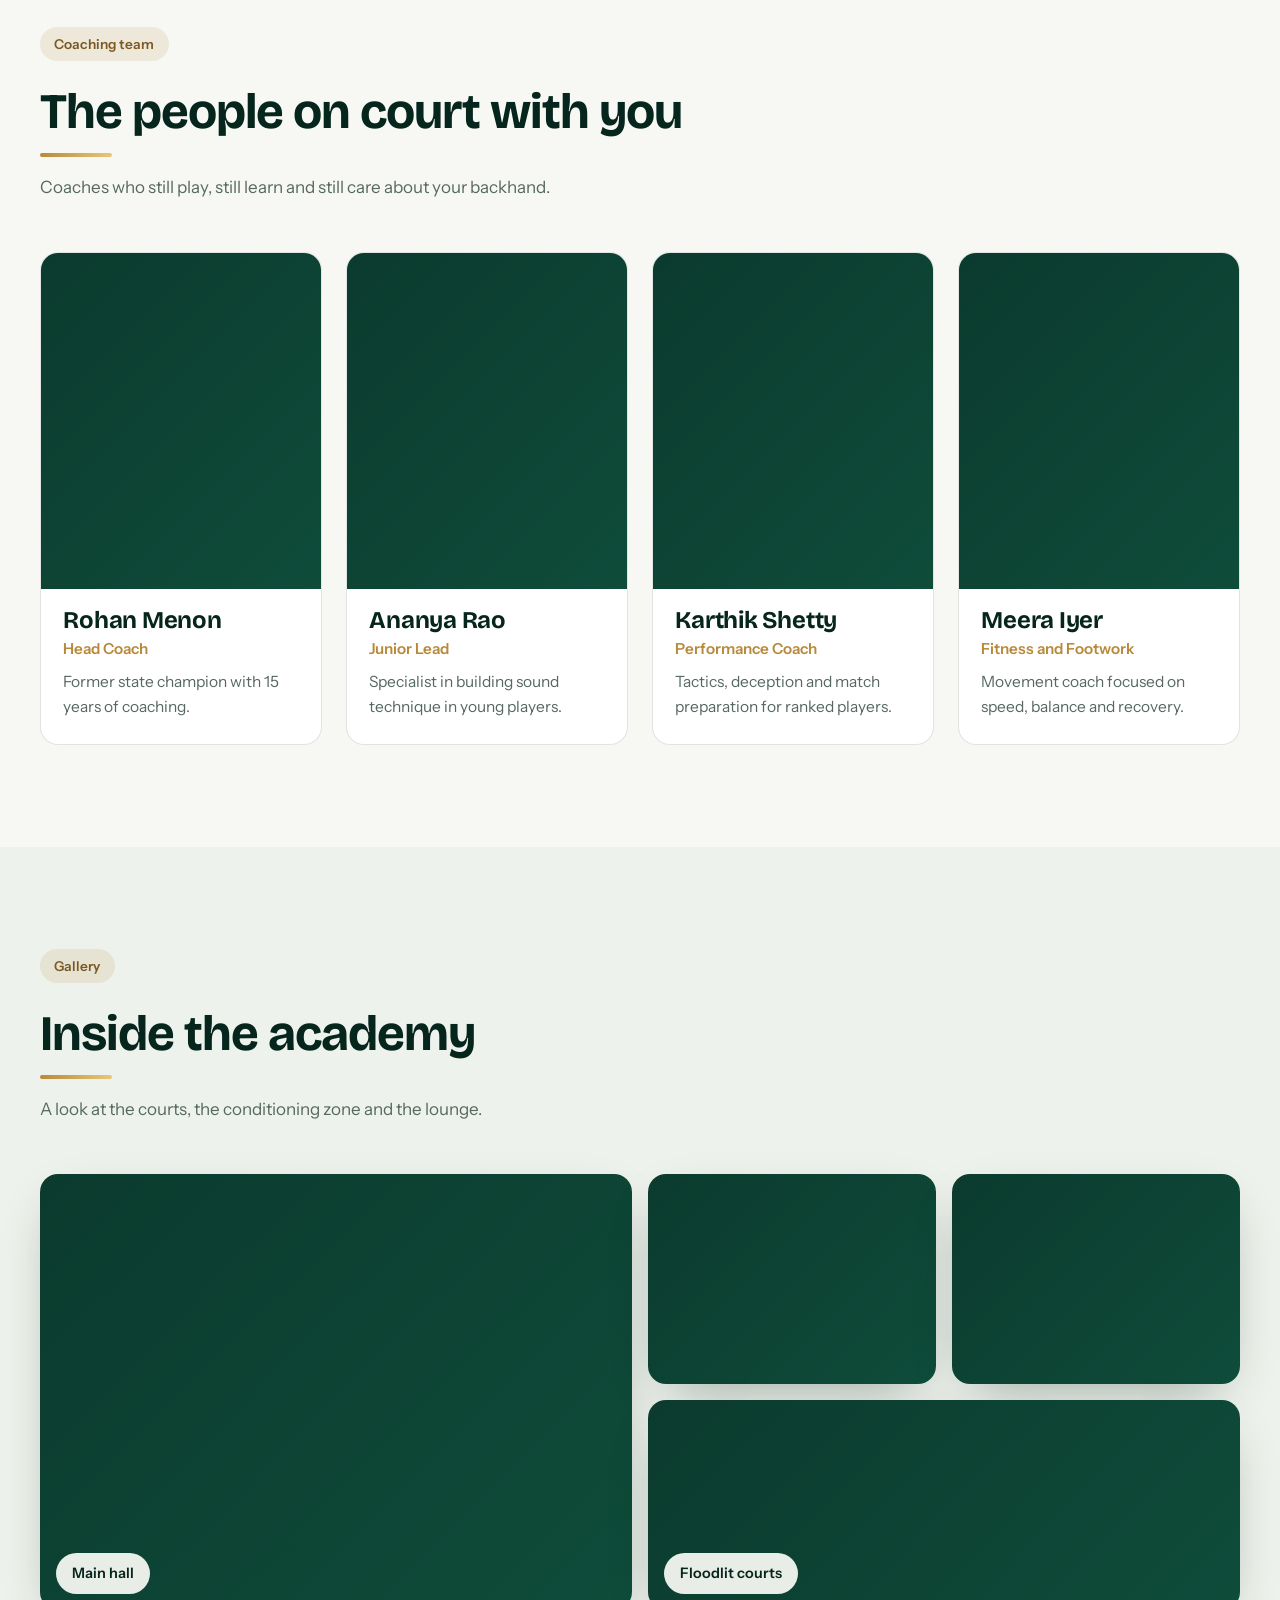
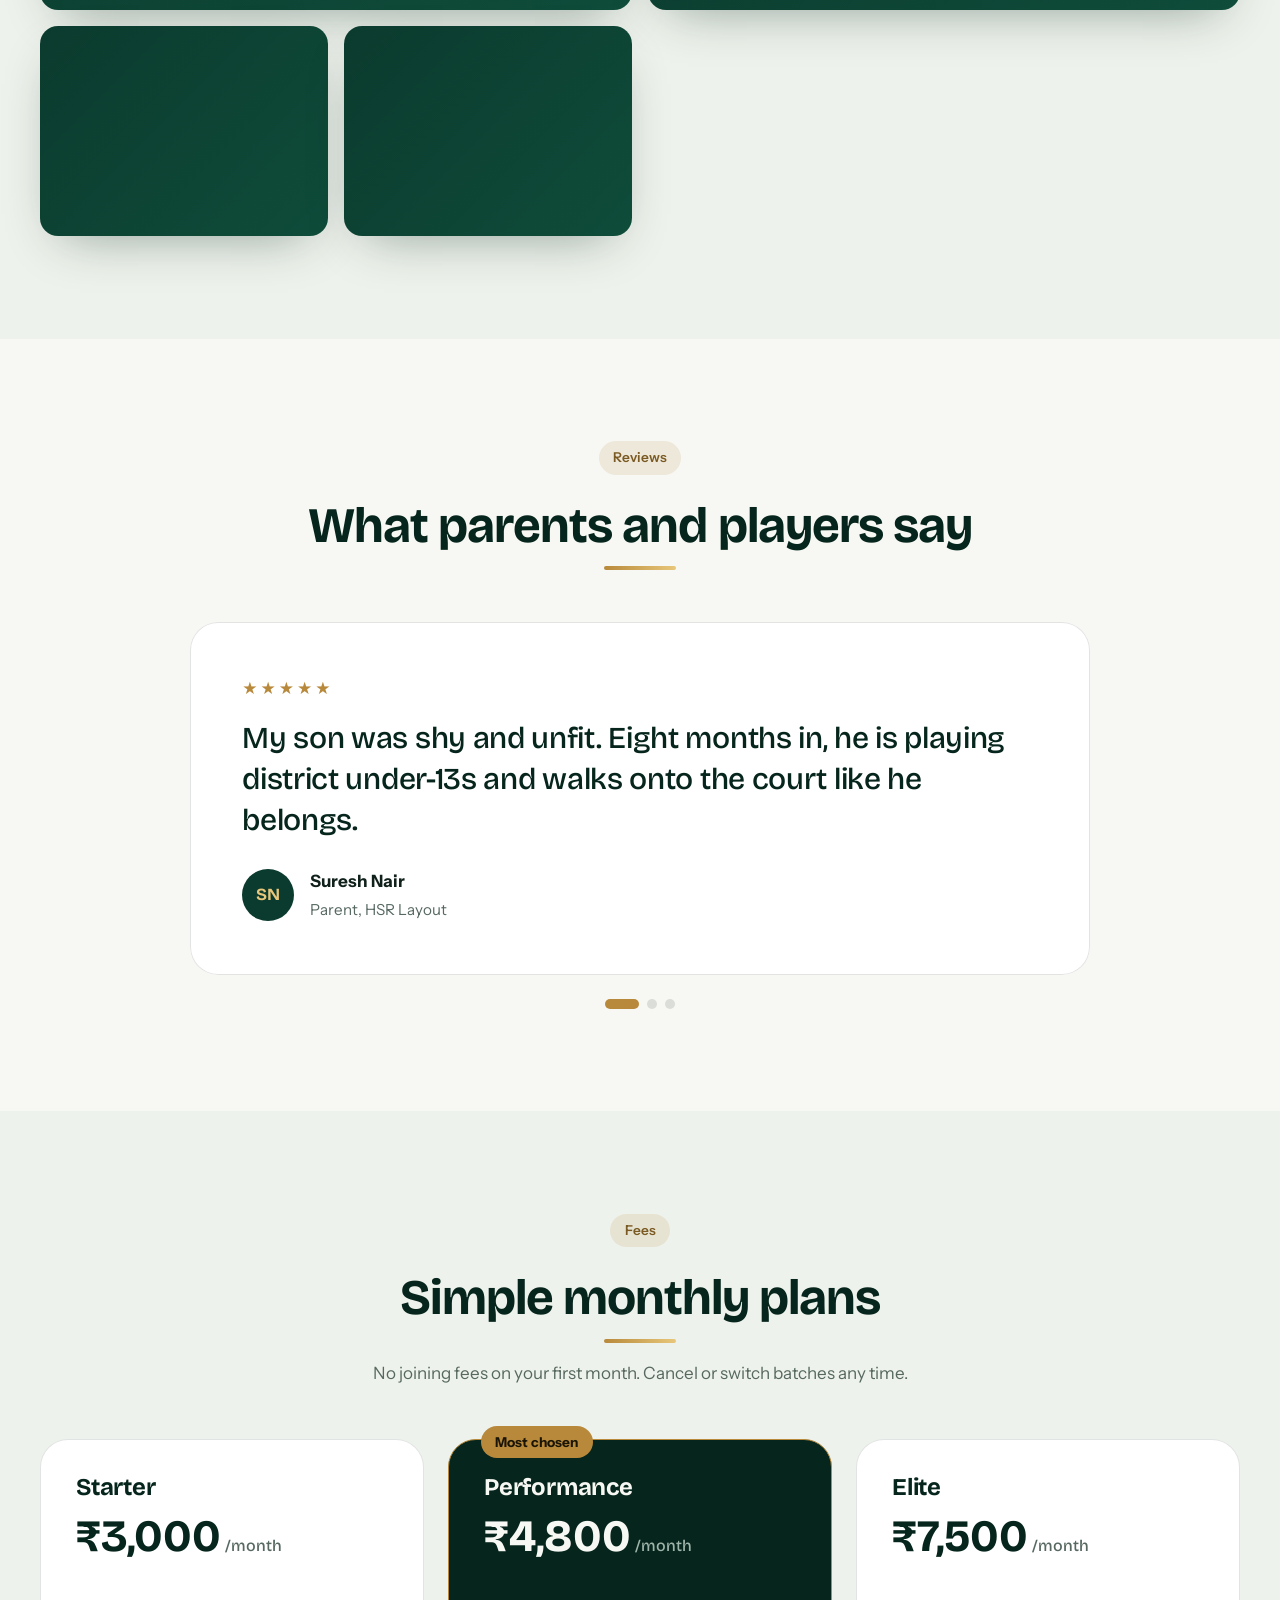
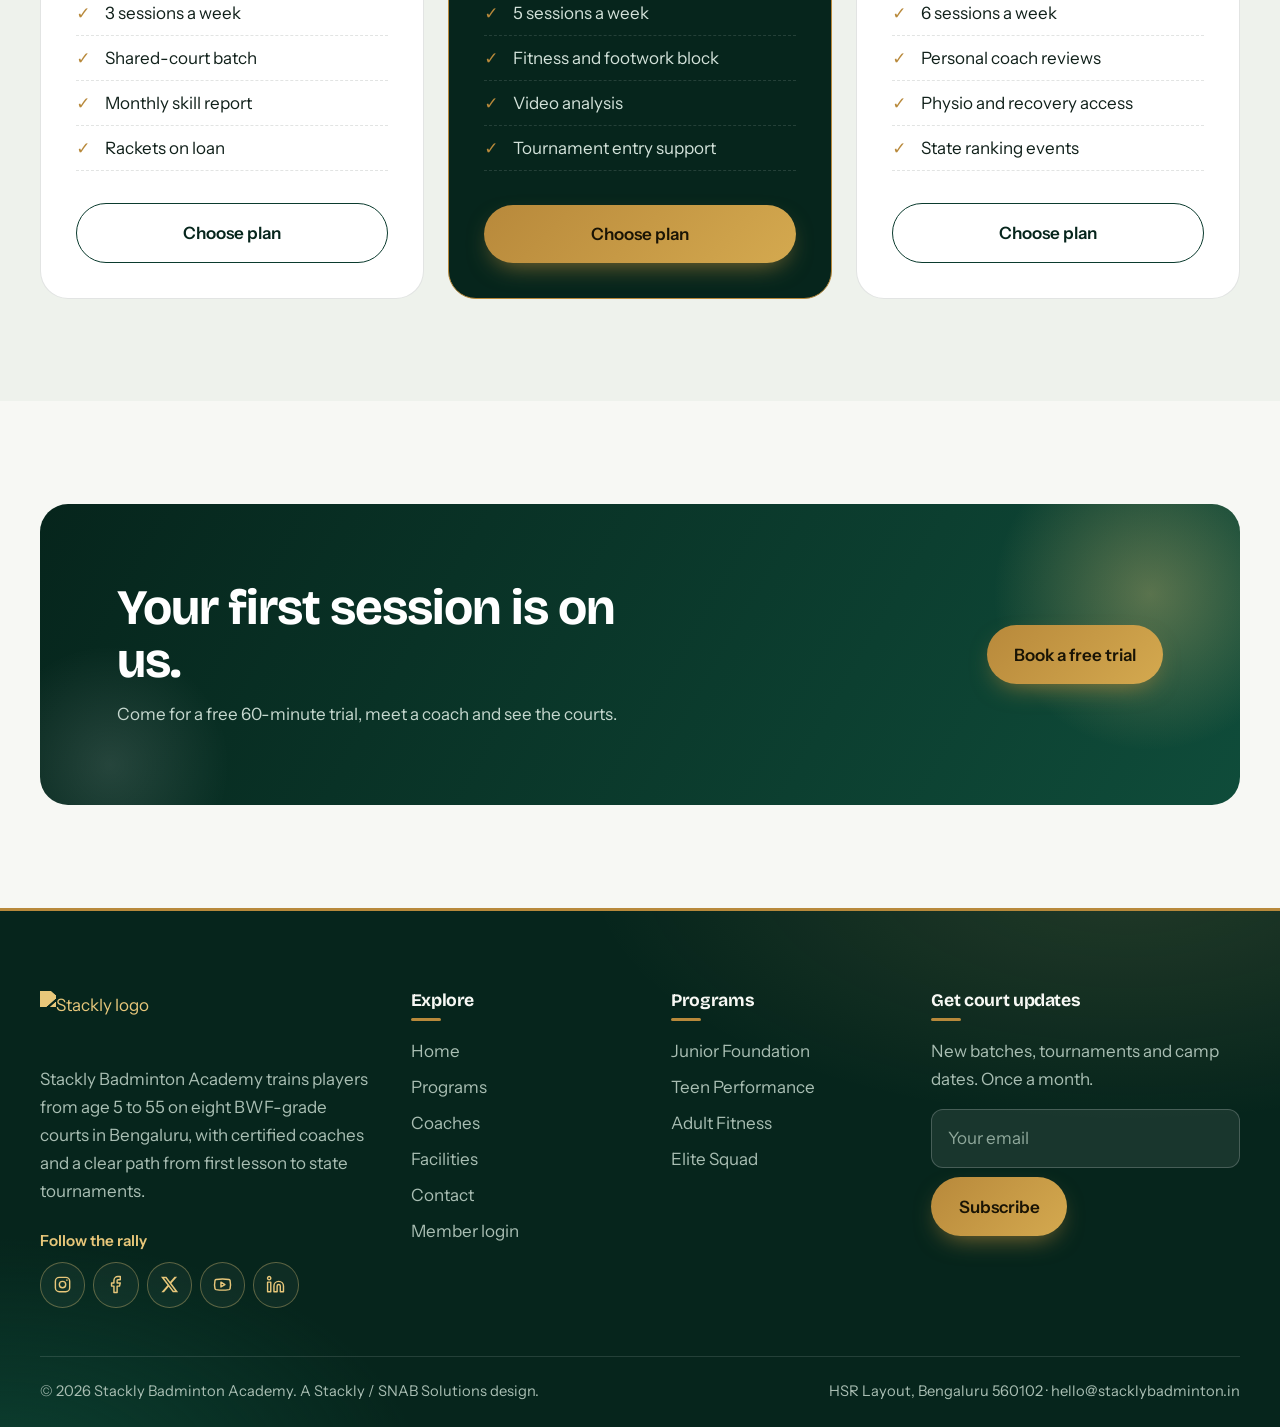
==== commit f5578aae: "update" ====
--- a/index.html
+++ b/index.html
@@ -439,10 +439,15 @@
       <div class="wrap">
         <div class="fgrid">
           <div>
-            <span class="lg"><img src="https://wsrv.nl/?url=https://snabsolutions.in/wp-content/uploads/2026/02/stackly-snab-solutions.png&w=280&output=webp&q=85&fit=cover" alt="Stackly logo" width="140" height="36" loading="lazy"></span>
+            <span class="lg"><a href="index.html"><img src="https://wsrv.nl/?url=https://snabsolutions.in/wp-content/uploads/2026/02/stackly-snab-solutions.png&w=280&output=webp&q=85&fit=cover" alt="Stackly logo" width="140" height="36" loading="lazy"></span></a>
             <p>Stackly Badminton Academy trains players from age 5 to 55 on eight BWF-grade courts in Bengaluru, with certified coaches and a clear path from first lesson to state tournaments.</p>
             <p class="ft-fol">Follow the rally</p>
-            <div class="soc"><a data-n="ig" href="https://www.instagram.com/" target="_blank" rel="noopener noreferrer" aria-label="Instagram"><svg viewBox="0 0 24 24" aria-hidden="true" fill="none" stroke="currentColor" stroke-width="1.8" stroke-linecap="round" stroke-linejoin="round"><rect x="3" y="3" width="18" height="18" rx="5"/><circle cx="12" cy="12" r="4"/><circle cx="17.5" cy="6.5" r="1" fill="currentColor" stroke="none"/></svg></a><a data-n="fb" href="https://www.facebook.com/" target="_blank" rel="noopener noreferrer" aria-label="Facebook"><svg viewBox="0 0 24 24" aria-hidden="true" fill="none" stroke="currentColor" stroke-width="1.8" stroke-linecap="round" stroke-linejoin="round"><path d="M18 2h-3a5 5 0 0 0-5 5v3H7v4h3v8h4v-8h3l1-4h-4V7a1 1 0 0 1 1-1h3z"/></svg></a><a data-n="x" href="https://x.com/" target="_blank" rel="noopener noreferrer" aria-label="X (Twitter)"><svg viewBox="0 0 24 24" aria-hidden="true" fill="none" stroke="currentColor" stroke-width="1.8" stroke-linecap="round" stroke-linejoin="round"><path fill="currentColor" stroke="none" d="M18.244 2.25h3.308l-7.227 8.26 8.502 11.24H16.17l-5.214-6.817L4.99 21.75H1.68l7.73-8.835L1.254 2.25H8.08l4.713 6.231zm-1.161 17.52h1.833L7.084 4.126H5.117z"/></svg></a><a data-n="yt" href="https://www.youtube.com/" target="_blank" rel="noopener noreferrer" aria-label="YouTube"><svg viewBox="0 0 24 24" aria-hidden="true" fill="none" stroke="currentColor" stroke-width="1.8" stroke-linecap="round" stroke-linejoin="round"><path d="M2.5 17a24.12 24.12 0 0 1 0-10 2 2 0 0 1 1.4-1.4 49.56 49.56 0 0 1 16.2 0A2 2 0 0 1 21.5 7a24.12 24.12 0 0 1 0 10 2 2 0 0 1-1.4 1.4 49.55 49.55 0 0 1-16.2 0A2 2 0 0 1 2.5 17"/><path d="m10 15 5-3-5-3z"/></svg></a><a data-n="in" href="https://www.linkedin.com/" target="_blank" rel="noopener noreferrer" aria-label="LinkedIn"><svg viewBox="0 0 24 24" aria-hidden="true" fill="none" stroke="currentColor" stroke-width="1.8" stroke-linecap="round" stroke-linejoin="round"><path d="M16 8a6 6 0 0 1 6 6v7h-4v-7a2 2 0 0 0-2-2 2 2 0 0 0-2 2v7h-4v-7a6 6 0 0 1 6-6z"/><rect x="2" y="9" width="4" height="12"/><circle cx="4" cy="4" r="2"/></svg></a><a data-n="wa" href="https://wa.me/919845012345" target="_blank" rel="noopener noreferrer" aria-label="WhatsApp"><svg viewBox="0 0 24 24" aria-hidden="true" fill="none" stroke="currentColor" stroke-width="1.8" stroke-linecap="round" stroke-linejoin="round"><path d="M21 12a8 8 0 0 1-11.7 7L3 21l2-5.5A8 8 0 1 1 21 12z"/><path d="M9 9.2c.3 2.6 2.4 4.9 5.2 5.6l1.3-1.3-1.9-1-.9.8c-.8-.4-1.6-1.2-2-2l.8-.9-1-1.9z" fill="currentColor" stroke="none"/></svg></a></div>
+           <div class="soc"><a data-n="ig" href="404.html" target="" rel="noopener noreferrer" aria-label="Instagram"><svg viewBox="0 0 24 24" aria-hidden="true" fill="none" stroke="currentColor" stroke-width="1.8" stroke-linecap="round" stroke-linejoin="round"><rect x="3" y="3" width="18" height="18" rx="5"/><circle cx="12" cy="12" r="4"/><circle cx="17.5" cy="6.5" r="1" fill="currentColor" stroke="none"/></svg></a>
+              <a data-n="fb" href="404.html" target="" rel="noopener noreferrer" aria-label="Facebook"><svg viewBox="0 0 24 24" aria-hidden="true" fill="none" stroke="currentColor" stroke-width="1.8" stroke-linecap="round" stroke-linejoin="round"><path d="M18 2h-3a5 5 0 0 0-5 5v3H7v4h3v8h4v-8h3l1-4h-4V7a1 1 0 0 1 1-1h3z"/></svg></a>
+              <a data-n="x" href="404.html" target="" rel="noopener noreferrer" aria-label="X (Twitter)"><svg viewBox="0 0 24 24" aria-hidden="true" fill="none" stroke="currentColor" stroke-width="1.8" stroke-linecap="round" stroke-linejoin="round"><path fill="currentColor" stroke="none" d="M18.244 2.25h3.308l-7.227 8.26 8.502 11.24H16.17l-5.214-6.817L4.99 21.75H1.68l7.73-8.835L1.254 2.25H8.08l4.713 6.231zm-1.161 17.52h1.833L7.084 4.126H5.117z"/></svg></a>
+              <a data-n="yt" href="404.html" target="" rel="noopener noreferrer" aria-label="YouTube"><svg viewBox="0 0 24 24" aria-hidden="true" fill="none" stroke="currentColor" stroke-width="1.8" stroke-linecap="round" stroke-linejoin="round"><path d="M2.5 17a24.12 24.12 0 0 1 0-10 2 2 0 0 1 1.4-1.4 49.56 49.56 0 0 1 16.2 0A2 2 0 0 1 21.5 7a24.12 24.12 0 0 1 0 10 2 2 0 0 1-1.4 1.4 49.55 49.55 0 0 1-16.2 0A2 2 0 0 1 2.5 17"/><path d="m10 15 5-3-5-3z"/></svg></a>
+              <a data-n="in" href="404.html" target="" rel="noopener noreferrer" aria-label="LinkedIn"><svg viewBox="0 0 24 24" aria-hidden="true" fill="none" stroke="currentColor" stroke-width="1.8" stroke-linecap="round" stroke-linejoin="round"><path d="M16 8a6 6 0 0 1 6 6v7h-4v-7a2 2 0 0 0-2-2 2 2 0 0 0-2 2v7h-4v-7a6 6 0 0 1 6-6z"/><rect x="2" y="9" width="4" height="12"/><circle cx="4" cy="4" r="2"/></svg></a>
+              </div>
           </div>
           <div>
             <h4>Explore</h4>
